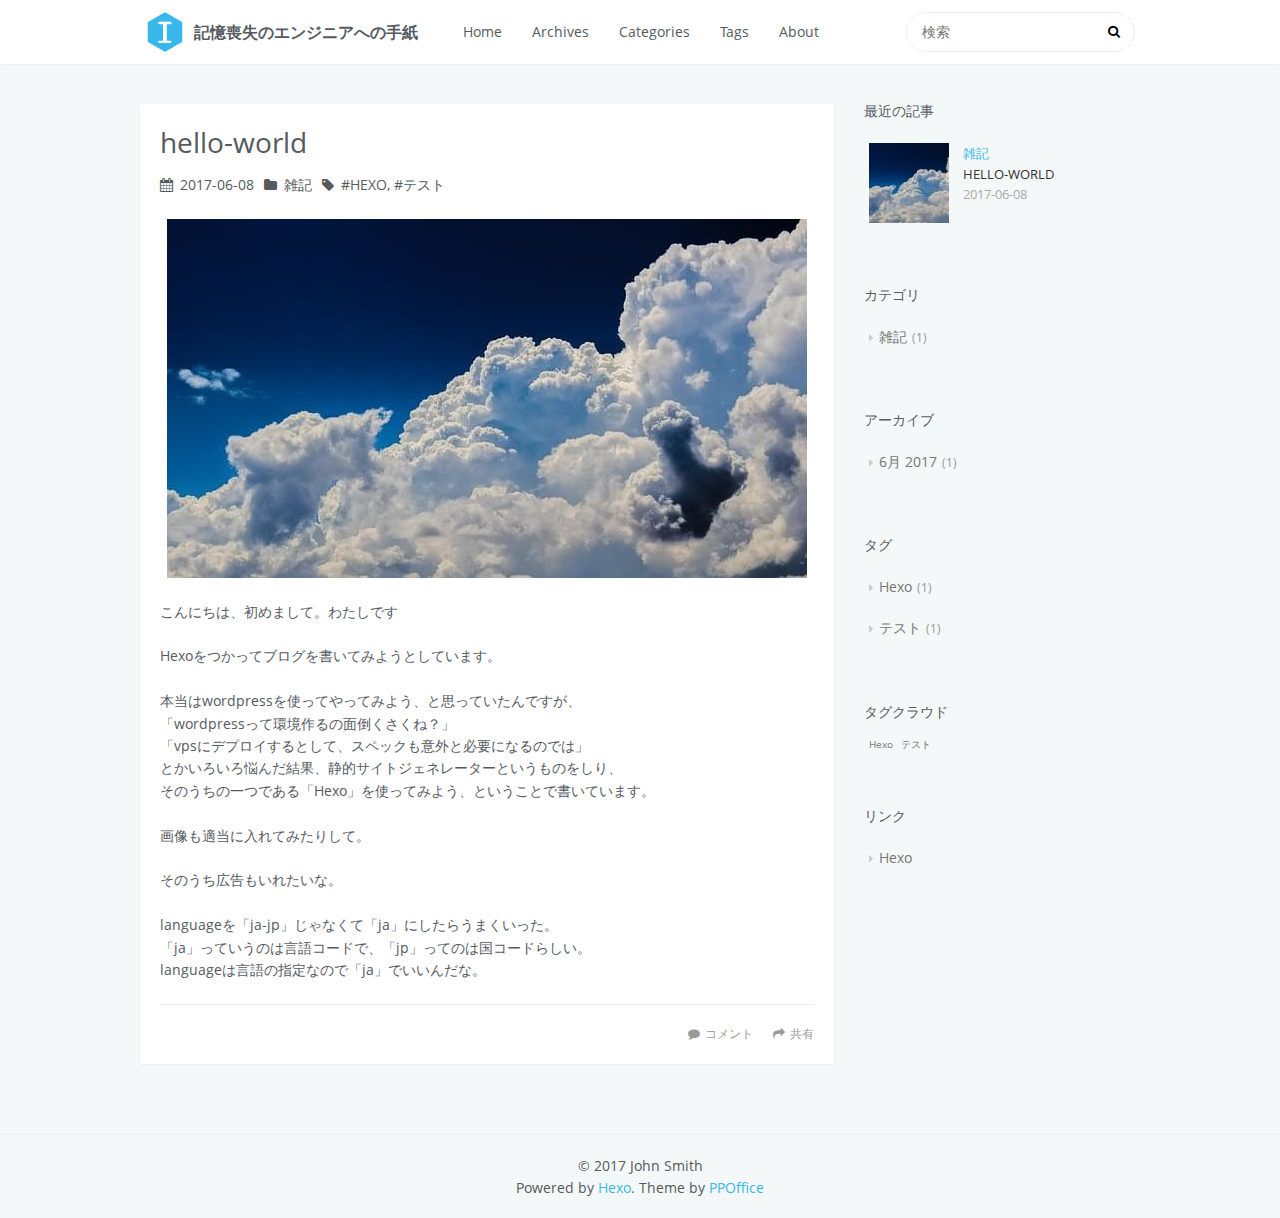
==== index.html @ bfbd878f "Hexo deploy" ====
<!DOCTYPE html><html lang="ja"><head><meta charset="utf-8"><title>記憶喪失のエンジニアへの手紙</title><meta name="viewport" content="width=device-width,initial-scale=1,maximum-scale=1"><meta property="og:type" content="website"><meta property="og:title" content="記憶喪失のエンジニアへの手紙"><meta property="og:url" content="http://localhost/index.html"><meta property="og:site_name" content="記憶喪失のエンジニアへの手紙"><meta name="twitter:card" content="summary"><meta name="twitter:title" content="記憶喪失のエンジニアへの手紙"><link rel="alternate" href="/" title="記憶喪失のエンジニアへの手紙" type="application/atom+xml"><link rel="stylesheet" href="/libs/font-awesome/css/font-awesome.min.css"><link rel="stylesheet" href="/libs/open-sans/styles.css"><link rel="stylesheet" href="/libs/source-code-pro/styles.css"><link rel="stylesheet" href="/css/style.css"><script src="/libs/jquery/2.1.3/jquery.min.js"></script><link rel="stylesheet" href="/libs/lightgallery/css/lightgallery.min.css"><link rel="stylesheet" href="/libs/justified-gallery/justifiedGallery.min.css"></head></html><body><div id="container"><header id="header"><div id="header-main" class="header-inner"><div class="outer"><a href="/" id="logo"><i class="logo"></i> <span class="site-title">記憶喪失のエンジニアへの手紙</span></a><nav id="main-nav"><a class="main-nav-link" href="/.">Home</a> <a class="main-nav-link" href="/archives">Archives</a> <a class="main-nav-link" href="/categories">Categories</a> <a class="main-nav-link" href="/tags">Tags</a> <a class="main-nav-link" href="/about">About</a></nav><div id="search-form-wrap"><form class="search-form"><input type="text" class="ins-search-input search-form-input" placeholder="検索"> <button type="submit" class="search-form-submit"></button></form><div class="ins-search"><div class="ins-search-mask"></div><div class="ins-search-container"><div class="ins-input-wrapper"><input type="text" class="ins-search-input" placeholder="Type something..."> <span class="ins-close ins-selectable"><i class="fa fa-times-circle"></i></span></div><div class="ins-section-wrapper"><div class="ins-section-container"></div></div></div></div><script>!function(T){var n={TRANSLATION:{POSTS:"投稿",PAGES:"Pages",CATEGORIES:"カテゴリ",TAGS:"タグ",UNTITLED:"(Untitled)"},ROOT_URL:"/",CONTENT_URL:"/content.json"};T.INSIGHT_CONFIG=n}(window)</script><script src="/js/insight.js"></script></div></div></div><div id="main-nav-mobile" class="header-sub header-inner"><table class="menu outer"><tr><td><a class="main-nav-link" href="/.">Home</a></td><td><a class="main-nav-link" href="/archives">Archives</a></td><td><a class="main-nav-link" href="/categories">Categories</a></td><td><a class="main-nav-link" href="/tags">Tags</a></td><td><a class="main-nav-link" href="/about">About</a></td><td><div class="search-form"><input type="text" class="ins-search-input search-form-input" placeholder="検索"></div></td></tr></table></div></header><div class="outer"><section id="main"><article id="post-hello-world" class="article article-type-post" itemscope itemprop="blogPost"><div class="article-inner"><header class="article-header"><h1 itemprop="name"><a class="article-title" href="/2017/06/08/hello-world/">hello-world</a></h1><div class="article-meta"><div class="article-date"><i class="fa fa-calendar"></i> <a href="/2017/06/08/hello-world/"><time datetime="2017-06-08T12:47:33.000Z" itemprop="datePublished">2017-06-08</time></a></div><div class="article-category"><i class="fa fa-folder"></i> <a class="article-category-link" href="/categories/雑記/">雑記</a></div><div class="article-tag"><i class="fa fa-tag"></i> <a class="tag-link" href="/tags/Hexo/">Hexo</a>, <a class="tag-link" href="/tags/テスト/">テスト</a></div></div></header><div class="article-entry" itemprop="articleBody"><p><img src="/img/clouds-2329680_640.jpg" alt=""></p><p>こんにちは、初めまして。わたしです</p><p>Hexoをつかってブログを書いてみようとしています。</p><p>本当はwordpressを使ってやってみよう、と思っていたんですが、<br>「wordpressって環境作るの面倒くさくね？」<br>「vpsにデプロイするとして、スペックも意外と必要になるのでは」<br>とかいろいろ悩んだ結果、静的サイトジェネレーターというものをしり、<br>そのうちの一つである「Hexo」を使ってみよう、ということで書いています。</p><p>画像も適当に入れてみたりして。</p><p>そのうち広告もいれたいな。</p><p>languageを「ja-jp」じゃなくて「ja」にしたらうまくいった。<br>「ja」っていうのは言語コードで、「jp」ってのは国コードらしい。<br>languageは言語の指定なので「ja」でいいんだな。</p></div><footer class="article-footer"><div class="share-container"></div><a data-url="http://localhost/2017/06/08/hello-world/" data-id="cj3r52si10000dojp0kq6yd2w" class="article-share-link"><i class="fa fa-share"></i>共有</a><script>!function(t){"undefined"!=typeof __SHARE_BUTTON_BINDED__&&__SHARE_BUTTON_BINDED__||(__SHARE_BUTTON_BINDED__=!0,t("body").on("click",function(){t(".article-share-box.on").removeClass("on")}).on("click",".article-share-link",function(e){e.stopPropagation();var a,o=t(this),i=o.attr("data-url"),r=encodeURIComponent(i),s="article-share-box-"+o.attr("data-id"),l=o.offset();if(t("#"+s).length){if((a=t("#"+s)).hasClass("on"))return void a.removeClass("on")}else{var n=['<div id="'+s+'" class="article-share-box">','<input class="article-share-input" value="'+i+'">','<div class="article-share-links">','<a href="https://twitter.com/intent/tweet?url='+r+'" class="fa fa-twitter article-share-twitter" target="_blank" title="Twitter"></a>','<a href="https://www.facebook.com/sharer.php?u='+r+'" class="fa fa-facebook article-share-facebook" target="_blank" title="Facebook"></a>','<a href="http://pinterest.com/pin/create/button/?url='+r+'" class="fa fa-pinterest article-share-pinterest" target="_blank" title="Pinterest"></a>','<a href="https://plus.google.com/share?url='+r+'" class="fa fa-google article-share-google" target="_blank" title="Google+"></a>',"</div>","</div>"].join("");a=t(n),t("body").append(a)}t(".article-share-box.on").hide(),a.css({top:l.top+25,left:l.left}).addClass("on")}).on("click",".article-share-box",function(t){t.stopPropagation()}).on("click",".article-share-box-input",function(){t(this).select()}).on("click",".article-share-box-link",function(t){t.preventDefault(),t.stopPropagation(),window.open(this.href,"article-share-box-window-"+Date.now(),"width=500,height=450")}))}(jQuery)</script><a href="http://localhost/2017/06/08/hello-world/#comments" class="article-comment-link disqus-comment-count" data-disqus-url="http://localhost/2017/06/08/hello-world/">コメント</a></footer></div></article></section><aside id="sidebar"><div class="widget-wrap"><h3 class="widget-title">最近の記事</h3><div class="widget"><ul id="recent-post"><li><div class="item-thumbnail"><a href="/2017/06/08/hello-world/" class="thumbnail"><span style="background-image:url(/img/clouds-2329680_640.thumbnail.jpg)" alt="hello-world" class="thumbnail-image"></span></a></div><div class="item-inner"><p class="item-category"><a class="article-category-link" href="/categories/雑記/">雑記</a></p><p class="item-title"><a href="/2017/06/08/hello-world/" class="title">hello-world</a></p><p class="item-date"><time datetime="2017-06-08T12:47:33.000Z" itemprop="datePublished">2017-06-08</time></p></div></li></ul></div></div><div class="widget-wrap"><h3 class="widget-title">カテゴリ</h3><div class="widget"><ul class="category-list"><li class="category-list-item"><a class="category-list-link" href="/categories/雑記/">雑記</a><span class="category-list-count">1</span></li></ul></div></div><div class="widget-wrap"><h3 class="widget-title">アーカイブ</h3><div class="widget"><ul class="archive-list"><li class="archive-list-item"><a class="archive-list-link" href="/archives/2017/06/">6月 2017</a><span class="archive-list-count">1</span></li></ul></div></div><div class="widget-wrap"><h3 class="widget-title">タグ</h3><div class="widget"><ul class="tag-list"><li class="tag-list-item"><a class="tag-list-link" href="/tags/Hexo/">Hexo</a><span class="tag-list-count">1</span></li><li class="tag-list-item"><a class="tag-list-link" href="/tags/テスト/">テスト</a><span class="tag-list-count">1</span></li></ul></div></div><div class="widget-wrap"><h3 class="widget-title">タグクラウド</h3><div class="widget tagcloud"><a href="/tags/Hexo/" style="font-size:10px">Hexo</a> <a href="/tags/テスト/" style="font-size:10px">テスト</a></div></div><div class="widget-wrap widget-list"><h3 class="widget-title">リンク</h3><div class="widget"><ul><li><a href="http://hexo.io">Hexo</a></li></ul></div></div><div id="toTop" class="fa fa-angle-up"></div></aside></div><footer id="footer"><div class="outer"><div id="footer-info" class="inner">&copy; 2017 John Smith<br>Powered by <a href="http://hexo.io/" target="_blank">Hexo</a>. Theme by <a href="http://github.com/ppoffice">PPOffice</a></div></div></footer><script>var disqus_config=function(){this.page.identifier="undefined"};!function(){var e=document,t=e.createElement("script");t.src="//clipclapclick.disqus.com/count.js",t.setAttribute("data-timestamp",+new Date),(e.head||e.body).appendChild(t)}()</script><script src="/libs/lightgallery/js/lightgallery.min.js"></script><script src="/libs/lightgallery/js/lg-thumbnail.min.js"></script><script src="/libs/lightgallery/js/lg-pager.min.js"></script><script src="/libs/lightgallery/js/lg-autoplay.min.js"></script><script src="/libs/lightgallery/js/lg-fullscreen.min.js"></script><script src="/libs/lightgallery/js/lg-zoom.min.js"></script><script src="/libs/lightgallery/js/lg-hash.min.js"></script><script src="/libs/lightgallery/js/lg-share.min.js"></script><script src="/libs/lightgallery/js/lg-video.min.js"></script><script src="/libs/justified-gallery/jquery.justifiedGallery.min.js"></script><script src="/js/main.js"></script></div></body>
---- libs/open-sans/styles.css ----
@font-face{font-family:'Open Sans';font-style:normal;font-weight:400;src:local('Open Sans'),local('OpenSans'),url(fonts/K88pR3goAWT7BTt32Z01mxJtnKITppOI_IvcXXDNrsc.woff2) format('woff2');unicode-range:U+0460-052F,U+20B4,U+2DE0-2DFF,U+A640-A69F}@font-face{font-family:'Open Sans';font-style:normal;font-weight:400;src:local('Open Sans'),local('OpenSans'),url(fonts/RjgO7rYTmqiVp7vzi-Q5URJtnKITppOI_IvcXXDNrsc.woff2) format('woff2');unicode-range:U+0400-045F,U+0490-0491,U+04B0-04B1,U+2116}@font-face{font-family:'Open Sans';font-style:normal;font-weight:400;src:local('Open Sans'),local('OpenSans'),url(fonts/LWCjsQkB6EMdfHrEVqA1KRJtnKITppOI_IvcXXDNrsc.woff2) format('woff2');unicode-range:U+1F00-1FFF}@font-face{font-family:'Open Sans';font-style:normal;font-weight:400;src:local('Open Sans'),local('OpenSans'),url(fonts/xozscpT2726on7jbcb_pAhJtnKITppOI_IvcXXDNrsc.woff2) format('woff2');unicode-range:U+0370-03FF}@font-face{font-family:'Open Sans';font-style:normal;font-weight:400;src:local('Open Sans'),local('OpenSans'),url(fonts/59ZRklaO5bWGqF5A9baEERJtnKITppOI_IvcXXDNrsc.woff2) format('woff2');unicode-range:U+0102-0103,U+1EA0-1EF1,U+20AB}@font-face{font-family:'Open Sans';font-style:normal;font-weight:400;src:local('Open Sans'),local('OpenSans'),url(fonts/u-WUoqrET9fUeobQW7jkRRJtnKITppOI_IvcXXDNrsc.woff2) format('woff2');unicode-range:U+0100-024F,U+1E00-1EFF,U+20A0-20AB,U+20AD-20CF,U+2C60-2C7F,U+A720-A7FF}@font-face{font-family:'Open Sans';font-style:normal;font-weight:400;src:local('Open Sans'),local('OpenSans'),url(fonts/cJZKeOuBrn4kERxqtaUH3VtXRa8TVwTICgirnJhmVJw.woff2) format('woff2');unicode-range:U+0000-00FF,U+0131,U+0152-0153,U+02C6,U+02DA,U+02DC,U+2000-206F,U+2074,U+20AC,U+2212,U+2215,U+E0FF,U+EFFD,U+F000}@font-face{font-family:'Open Sans';font-style:normal;font-weight:600;src:local('Open Sans Semibold'),local('OpenSans-Semibold'),url(fonts/MTP_ySUJH_bn48VBG8sNSq-j2U0lmluP9RWlSytm3ho.woff2) format('woff2');unicode-range:U+0460-052F,U+20B4,U+2DE0-2DFF,U+A640-A69F}@font-face{font-family:'Open Sans';font-style:normal;font-weight:600;src:local('Open Sans Semibold'),local('OpenSans-Semibold'),url(fonts/MTP_ySUJH_bn48VBG8sNSpX5f-9o1vgP2EXwfjgl7AY.woff2) format('woff2');unicode-range:U+0400-045F,U+0490-0491,U+04B0-04B1,U+2116}@font-face{font-family:'Open Sans';font-style:normal;font-weight:600;src:local('Open Sans Semibold'),local('OpenSans-Semibold'),url(fonts/MTP_ySUJH_bn48VBG8sNShWV49_lSm1NYrwo-zkhivY.woff2) format('woff2');unicode-range:U+1F00-1FFF}@font-face{font-family:'Open Sans';font-style:normal;font-weight:600;src:local('Open Sans Semibold'),local('OpenSans-Semibold'),url(fonts/MTP_ySUJH_bn48VBG8sNSqaRobkAwv3vxw3jMhVENGA.woff2) format('woff2');unicode-range:U+0370-03FF}@font-face{font-family:'Open Sans';font-style:normal;font-weight:600;src:local('Open Sans Semibold'),local('OpenSans-Semibold'),url(fonts/MTP_ySUJH_bn48VBG8sNSv8zf_FOSsgRmwsS7Aa9k2w.woff2) format('woff2');unicode-range:U+0102-0103,U+1EA0-1EF1,U+20AB}@font-face{font-family:'Open Sans';font-style:normal;font-weight:600;src:local('Open Sans Semibold'),local('OpenSans-Semibold'),url(fonts/MTP_ySUJH_bn48VBG8sNSj0LW-43aMEzIO6XUTLjad8.woff2) format('woff2');unicode-range:U+0100-024F,U+1E00-1EFF,U+20A0-20AB,U+20AD-20CF,U+2C60-2C7F,U+A720-A7FF}@font-face{font-family:'Open Sans';font-style:normal;font-weight:600;src:local('Open Sans Semibold'),local('OpenSans-Semibold'),url(fonts/MTP_ySUJH_bn48VBG8sNSugdm0LZdjqr5-oayXSOefg.woff2) format('woff2');unicode-range:U+0000-00FF,U+0131,U+0152-0153,U+02C6,U+02DA,U+02DC,U+2000-206F,U+2074,U+20AC,U+2212,U+2215,U+E0FF,U+EFFD,U+F000}@font-face{font-family:'Open Sans';font-style:italic;font-weight:400;src:local('Open Sans Italic'),local('OpenSans-Italic'),url(fonts/xjAJXh38I15wypJXxuGMBjTOQ_MqJVwkKsUn0wKzc2I.woff2) format('woff2');unicode-range:U+0460-052F,U+20B4,U+2DE0-2DFF,U+A640-A69F}@font-face{font-family:'Open Sans';font-style:italic;font-weight:400;src:local('Open Sans Italic'),local('OpenSans-Italic'),url(fonts/xjAJXh38I15wypJXxuGMBjUj_cnvWIuuBMVgbX098Mw.woff2) format('woff2');unicode-range:U+0400-045F,U+0490-0491,U+04B0-04B1,U+2116}@font-face{font-family:'Open Sans';font-style:italic;font-weight:400;src:local('Open Sans Italic'),local('OpenSans-Italic'),url(fonts/xjAJXh38I15wypJXxuGMBkbcKLIaa1LC45dFaAfauRA.woff2) format('woff2');unicode-range:U+1F00-1FFF}@font-face{font-family:'Open Sans';font-style:italic;font-weight:400;src:local('Open Sans Italic'),local('OpenSans-Italic'),url(fonts/xjAJXh38I15wypJXxuGMBmo_sUJ8uO4YLWRInS22T3Y.woff2) format('woff2');unicode-range:U+0370-03FF}@font-face{font-family:'Open Sans';font-style:italic;font-weight:400;src:local('Open Sans Italic'),local('OpenSans-Italic'),url(fonts/xjAJXh38I15wypJXxuGMBr6up8jxqWt8HVA3mDhkV_0.woff2) format('woff2');unicode-range:U+0102-0103,U+1EA0-1EF1,U+20AB}@font-face{font-family:'Open Sans';font-style:italic;font-weight:400;src:local('Open Sans Italic'),local('OpenSans-Italic'),url(fonts/xjAJXh38I15wypJXxuGMBiYE0-AqJ3nfInTTiDXDjU4.woff2) format('woff2');unicode-range:U+0100-024F,U+1E00-1EFF,U+20A0-20AB,U+20AD-20CF,U+2C60-2C7F,U+A720-A7FF}@font-face{font-family:'Open Sans';font-style:italic;font-weight:400;src:local('Open Sans Italic'),local('OpenSans-Italic'),url(fonts/xjAJXh38I15wypJXxuGMBo4P5ICox8Kq3LLUNMylGO4.woff2) format('woff2');unicode-range:U+0000-00FF,U+0131,U+0152-0153,U+02C6,U+02DA,U+02DC,U+2000-206F,U+2074,U+20AC,U+2212,U+2215,U+E0FF,U+EFFD,U+F000}
---- libs/source-code-pro/styles.css ----
@font-face{font-family:'Source Code Pro';font-style:normal;font-weight:400;src:local('Source Code Pro'),local('SourceCodePro-Regular'),url(fonts/mrl8jkM18OlOQN8JLgasDy2Q8seG17bfDXYR_jUsrzg.woff2) format('woff2');unicode-range:U+0100-024F,U+1E00-1EFF,U+20A0-20AB,U+20AD-20CF,U+2C60-2C7F,U+A720-A7FF}@font-face{font-family:'Source Code Pro';font-style:normal;font-weight:400;src:local('Source Code Pro'),local('SourceCodePro-Regular'),url(fonts/mrl8jkM18OlOQN8JLgasD9V_2ngZ8dMf8fLgjYEouxg.woff2) format('woff2');unicode-range:U+0000-00FF,U+0131,U+0152-0153,U+02C6,U+02DA,U+02DC,U+2000-206F,U+2074,U+20AC,U+2212,U+2215,U+E0FF,U+EFFD,U+F000}
---- css/style.css ----
body{width:100%}body:after,body:before{content:"";display:table}body:after{clear:both}a,abbr,acronym,address,applet,big,blockquote,body,caption,cite,code,dd,del,dfn,div,dl,dt,em,fieldset,form,h1,h2,h3,h4,h5,h6,html,iframe,img,ins,kbd,label,legend,li,object,ol,p,pre,q,s,samp,small,span,strike,strong,sub,sup,table,tbody,td,tfoot,th,thead,tr,tt,ul,var{margin:0;padding:0;border:0;outline:0;font-weight:inherit;font-style:inherit;font-family:inherit;font-size:100%;vertical-align:baseline}body{line-height:1;color:#000;background:#fff}ol,ul{list-style:none}table{border-collapse:separate;border-spacing:0;vertical-align:middle}caption,td,th{text-align:left;font-weight:400;vertical-align:middle}a img{border:none}button,input{margin:0;padding:0}button::-moz-focus-inner,input::-moz-focus-inner{border:0;padding:0}#container,body,html{height:100%}body{color:#565a5f;background:#f5f8f9;font:14px "open sans","Helvetica Neue","Microsoft Yahei",Helvetica,Arial,sans-serif;-webkit-text-size-adjust:100%}a{color:#38b7ea;text-decoration:none}a:visited{color:#38b7ea}code{margin:0 2px;color:#e96900;padding:3px 5px;font-size:.9em;border-radius:2px;font-family:"Source Code Pro",Consolas,Monaco,Menlo,Consolas,monospace;background-color:#f8f8f8}.outer{max-width:1020px;margin:0 auto;padding:0 20px}.outer:after,.outer:before{content:"";display:table}.outer:after{clear:both}@media screen and (max-width:559px){.outer{padding:0}}.alignleft,.left{float:left}.alignright,.right{float:right}.clear{clear:both}.logo{width:40px;height:40px;background-repeat:no-repeat;background-image:url(images/logo.png);-webkit-background-size:40px 40px;-moz-background-size:40px 40px;background-size:40px 40px}#container{position:relative}#container>.outer{margin-bottom:30px}@media screen and (min-width:1200px){#main{display:inline;float:left;width:68%;margin:0 1%}}@media screen and (min-width:800px) and (max-width:1199px){#main{display:inline;float:left;width:57.99999999999999%;margin:0 1%}}@media screen and (min-width:560px) and (max-width:799px){#main{width:100%}}@media screen and (max-width:559px){#main{width:100%}}.archive-article-header a,.archive-article-header a:visited,.layout-wrap-inner.tag-cloud a,.layout-wrap-inner.tag-cloud a:visited,.timeline-row .content h1 a,.timeline-row .content h1 a:visited{color:#565a5f;-webkit-transition:.2s ease;-moz-transition:.2s ease;-ms-transition:.2s ease;transition:.2s ease}.archive-article-header a:hover,.archive-article-header a:visited:hover,.layout-wrap-inner.tag-cloud a:hover,.layout-wrap-inner.tag-cloud a:visited:hover,.timeline-row .content h1 a:hover,.timeline-row .content h1 a:visited:hover{color:#38b7ea}.archive-year,.article-meta,.widget-title{line-height:1em;text-decoration:none;text-transform:uppercase}#comments,#header,#profile .inner,#toTop,.archive-article,.article-inner,.timeline-row .content{background:#fff;-webkit-box-shadow:0 1px 2px rgba(0,0,0,.05);box-shadow:0 1px 2px rgba(0,0,0,.05)}.article-entry h1,.widget h1{font-size:2em}.article-entry h2,.widget h2{font-size:1.5em}.article-entry h3,.widget h3{font-size:1.3em}.article-entry h4,.widget h4{font-size:1.2em}.article-entry h5,.widget h5{font-size:1em}.article-entry h6,.widget h6{font-size:1em;color:#999}.article-entry hr,.widget hr{border:1px dashed #eceff2}.article-entry strong,.widget strong{font-weight:700}.article-entry cite,.article-entry em,.widget cite,.widget em{font-style:italic}.article-entry sub,.article-entry sup,.widget sub,.widget sup{font-size:.75em;line-height:0;position:relative;vertical-align:baseline}.article-entry sup,.widget sup{top:-.5em}.article-entry sub,.widget sub{bottom:-.2em}.article-entry small,.widget small{font-size:.85em}.article-entry abbr,.article-entry acronym,.widget abbr,.widget acronym{border-bottom:1px dotted}.article-entry dl,.article-entry ol,.article-entry ul,.widget dl,.widget ol,.widget ul{margin:0 20px;line-height:1.6em}.article-entry ol ol,.article-entry ol ul,.article-entry ul ol,.article-entry ul ul,.widget ol ol,.widget ol ul,.widget ul ol,.widget ul ul{margin-top:0;margin-bottom:0}.article-entry ul,.widget ul{list-style:disc}.article-entry ol,.widget ol{list-style:decimal}.article-entry dt,.widget dt{font-weight:700}#header{background:#fff;position:relative}#header a,#header a:visited{white-space:nowrap;-webkit-transition:.2s ease;-moz-transition:.2s ease;-ms-transition:.2s ease;transition:.2s ease;color:#565a5f}#header a:hover{color:#38b7ea}#main-nav,#search-form-wrap,#sub-nav,.header-inner #logo{height:40px;line-height:40px;padding:12px 15px}#main-nav,.header-inner #logo{float:left}#search-form-wrap,#sub-nav{float:right}.header-inner{height:100%;position:relative}.header-inner #logo{display:inline-block}.header-inner #logo .logo{margin-right:5px;display:inline-block}.header-inner #logo .site-title{font-size:16px;display:inline-block;vertical-align:top;font-weight:600}#header-title{text-align:center;height:40px;position:absolute;top:50%;left:0;margin-top:-20px}.header-sub{border-top:1px solid #eceff2}.header-sub ul{margin:0 15px}.header-sub ul:after,.header-sub ul:before{content:"";display:table}.header-sub ul:after{clear:both}.header-sub ul li{float:left;margin:0 10px}.header-sub ul li a{display:inline-block;line-height:48px}.header-sub .main-nav-link{display:inline-block;line-height:48px}@media screen and (min-width:560px) and (max-width:799px){#header-sub{display:none}}@media screen and (max-width:559px){#header-sub{display:none}}@media screen and (min-width:560px) and (max-width:799px){#main-nav{display:none}}@media screen and (max-width:559px){#main-nav{display:none}}@media screen and (min-width:800px) and (max-width:1199px){#main-nav-mobile{display:none}}@media screen and (min-width:1200px){#main-nav-mobile{display:none}}.main-nav-link,.nav-icon{float:left;display:block;padding:0 15px}.nav-icon{text-align:center;font-size:14px;width:14px;height:14px;position:relative;cursor:pointer;height:40px!important;line-height:40px!important}.main-nav-link{font-weight:300}@media screen and (min-width:1200px){#sub-nav{display:none}}#sub-nav #profile-nav #profile-anchor{display:block;height:40px;line-height:40px}#sub-nav #profile-nav #profile-anchor:after,#sub-nav #profile-nav #profile-anchor:before{content:"";display:table}#sub-nav #profile-nav #profile-anchor:after{clear:both}#sub-nav #profile-nav .avatar,#sub-nav #profile-nav .fa{float:left}#sub-nav #profile-nav .avatar{width:40px;height:40px;margin-right:8px}#sub-nav #profile-nav .fa{line-height:40px}@media screen and (max-width:559px){#search-form-wrap{display:none}}#search-form-wrap .search-form{position:relative}#search-form-wrap .search-form .search-form-input{width:100%;padding:0 30px 0 15px;line-height:40px;height:40px!important;border-radius:21px}#search-form-wrap .search-form .search-form-input::-webkit-search-cancel-button,#search-form-wrap .search-form .search-form-input::-webkit-search-results-decoration{-webkit-appearance:none}#search-form-wrap .search-form .search-form-submit{top:50%;right:15px;border:none;cursor:pointer;margin-top:-7px;background:0 0;position:absolute;font:13px font-icon;font-family:FontAwesome}#search-form-wrap .search-form .search-form-submit:before{content:'\f002'}#search-form-wrap .search-form .search-form-submit:focus,#search-form-wrap .search-form .search-form-submit:hover{color:#777}.search-form-input,.search-form-input.ins-search-input,.search-form-input.st-default-search-input,.search-form-input.st-ui-search-input{-webkit-appearance:textarea;-webkit-appearance:textarea;-moz-appearance:textarea;appearance:textarea;padding:0;width:200px;-webkit-box-shadow:none;box-shadow:none;color:#565a5f;-webkit-transition:.2s ease;-moz-transition:.2s ease;-ms-transition:.2s ease;transition:.2s ease;-webkit-box-sizing:border-box;-moz-box-sizing:border-box;box-sizing:border-box;height:auto!important;line-height:1.6em;outline:0!important;background:0 0!important;font:14px "open sans","Helvetica Neue","Microsoft Yahei",Helvetica,Arial,sans-serif;border:1px solid #eceff2!important}.search-form-input.ins-search-input:focus,.search-form-input.st-default-search-input:focus,.search-form-input.st-ui-search-input:focus,.search-form-input:focus{border-color:#38b7ea!important}.search-form-input.ins-search-input::-webkit-search-cancel-button,.search-form-input.ins-search-input::-webkit-search-results-decoration,.search-form-input.st-default-search-input::-webkit-search-cancel-button,.search-form-input.st-default-search-input::-webkit-search-results-decoration,.search-form-input.st-ui-search-input::-webkit-search-cancel-button,.search-form-input.st-ui-search-input::-webkit-search-results-decoration,.search-form-input::-webkit-search-cancel-button,.search-form-input::-webkit-search-results-decoration{-webkit-appearance:none}#main-nav-mobile{overflow-y:hidden;overflow-x:auto}#main-nav-mobile .menu{margin:0;height:48px}#main-nav-mobile .menu:after,#main-nav-mobile .menu:before{content:"";display:table}#main-nav-mobile .menu:after{clear:both}#main-nav-mobile .menu .search-form-input{display:none;padding:0 10px;margin-right:15px;height:32px;line-height:32px;border-radius:16px}@media screen and (max-width:559px){#main-nav-mobile .menu .search-form-input{display:block}}#main-nav-mobile .menu .search-form-input::-webkit-search-cancel-button,#main-nav-mobile .menu .search-form-input::-webkit-search-results-decoration{-webkit-appearance:none}.bio{text-align:center}#profile .inner .bio h2{font-size:1.3em;font-weight:700;margin-top:15px}#profile .inner .bio p{margin:5px 20px 10px 20px;text-align:justify;max-width:300px;line-height:1.5em}.profile-block{padding:15px 20px;border-bottom:1px solid #eceff2}.profile-block:last-child{border-bottom:none}#profile{display:inline;float:left;width:28.000000000000004%;margin:0 1%;display:none}@media screen and (min-width:1200px){#profile{display:block}}#profile .inner{margin-top:40px;background:#fff}#profile .inner .base-info #avatar{display:block;margin:10px auto 20px;width:128px;height:128px}#profile .inner .base-info #location,#profile .inner .base-info #name,#profile .inner .base-info #title{display:block;text-align:center}#profile .inner .base-info #name{font-size:20px;font-weight:600}#profile .inner .base-info #location{font-size:12px;margin-top:5px;color:#9a9ea3}#profile .inner .base-info #location .fa{margin-right:5px}#profile .inner .base-info #follow{color:#fff;width:150px;height:40px;display:block;font-size:14px;line-height:40px;text-align:center;margin:20px auto 10px;background:#38b7ea;border-radius:20px;-webkit-transition:.2s ease;-moz-transition:.2s ease;-ms-transition:.2s ease;transition:.2s ease}#profile .inner .base-info #follow:hover{background:#49c8fb}#profile .inner .article-info{padding:0}#profile .inner .article-info:after,#profile .inner .article-info:before{content:"";display:table}#profile .inner .article-info:after{clear:both}#profile .inner .article-info .article-info-block{width:50%;float:left;padding:20px 15px;text-align:center;-webkit-box-sizing:border-box;-moz-box-sizing:border-box;box-sizing:border-box;font-size:20px}#profile .inner .article-info .article-info-block span{display:block;font-size:14px;text-transform:uppercase}#profile .inner .article-info .article-info-block:first-child{border-right:1px solid #eceff2}#profile .inner .social-links>table{width:100%}#profile .inner .social-links>table td{text-align:center;font-size:24px}#profile .inner .social-links>table td a{position:relative;-webkit-transition:.2s ease;-moz-transition:.2s ease;-ms-transition:.2s ease;transition:.2s ease;color:#898d92}#profile .inner .social-links>table td a:hover{color:#565a5f}#profile .inner .social-links>table td a.tooltip:hover:after{right:-50%;top:-41px;color:#fff;background:#333;font-size:14px;content:attr(title);display:block;padding:5px 15px;position:absolute;white-space:nowrap;border-radius:2px;text-transform:uppercase;-webkit-box-shadow:0 0 2px rgba(0,0,0,.2);box-shadow:0 0 2px rgba(0,0,0,.2);z-index:1}#profile .inner .social-links>table td a.tooltip:hover:before{top:-12px;right:8px;border:solid;border-color:#333 transparent;border-width:5px 5px 0 5px;content:"";display:block;position:absolute;z-index:2}#profile.card{top:50px;right:20px;z-index:999;display:block;min-width:280px;position:absolute}#profile.card .profile-inner{position:relative;-webkit-box-shadow:0 2px 5px rgba(0,0,0,.2);box-shadow:0 2px 5px rgba(0,0,0,.2)}#profile.card .profile-inner:after,#profile.card .profile-inner:before{z-index:1;content:'';top:-20px;right:10px;position:absolute;border-width:10px;border-style:solid;border-color:transparent transparent #fff transparent}#profile.card .profile-inner:after{z-index:0;border-color:transparent transparent #dbdee1 transparent}.article{margin:40px 0}.article-inner{overflow:hidden}.article-banner{width:100%;height:auto}.article-header{padding:20px 20px 0}.article-header .article-title{display:block;margin-bottom:14px}.article-title{font-size:2em;color:#565a5f;text-decoration:none;line-height:1.3em}a.article-title:visited{color:#565a5f}a.article-title:hover{color:#38b7ea}@media screen and (max-width:559px){.article-title{font-size:1.6em}}@media screen and (min-width:560px) and (max-width:799px){.article-title{font-size:1.6em}}.article-meta{line-height:1.6em}.article-meta:after,.article-meta:before{content:"";display:table}.article-meta:after{clear:both}.article-meta>div{float:left;margin-right:10px}.article-meta>div .fa{margin-right:3px}.article-meta a{color:#565a5f}.article-meta a:hover{color:#38b7ea}.article-category .fa-angle-right{margin:0 5px}.article-tag .tag-link:before{content:"#"}.article-entry{color:#565a5f;padding:0 20px;line-height:1.6em}.article-entry:after,.article-entry:before{content:"";display:table}.article-entry:after{clear:both}.article-entry p{text-align:justify}.article-entry p,.article-entry table{line-height:1.6em;margin:1.6em 0}.article-entry h1,.article-entry h2,.article-entry h3,.article-entry h4,.article-entry h5,.article-entry h6{font-weight:700}.article-entry h1,.article-entry h2,.article-entry h3,.article-entry h4,.article-entry h5,.article-entry h6{line-height:1.3em;margin:1.3em 0}.article-entry a{color:#38b7ea;text-decoration:none}.article-entry a:hover{text-decoration:underline}.article-entry dl,.article-entry ol,.article-entry ul{margin-top:1.6em;margin-bottom:1.6em}.article-entry img,.article-entry video{max-width:100%;height:auto;display:block;margin:auto}.article-entry iframe{border:none}.article-entry table{width:100%;border-collapse:collapse;border-spacing:0}.article-entry th{font-weight:700;border-bottom:3px solid #eceff2;padding-bottom:.5em}.article-entry td{border-bottom:1px solid #eceff2;padding:10px 0}.article-entry blockquote{position:static;font-family:Georgia,"Times New Roman","Microsoft Yahei",serif;font-size:1.1em;margin:0 -20px;padding:10px 20px 10px 54px;background:#fcfcfc;border-left:4px solid #eee}.article-entry blockquote:before{top:20px;left:10px;content:"\f10d";color:#e2e2e2;font-size:32px;font-family:FontAwesome;text-align:center;position:static}.article-entry blockquote footer{font-size:14px;margin:1.6em 0;font-family:"open sans","Helvetica Neue","Microsoft Yahei",Helvetica,Arial,sans-serif}.article-entry blockquote footer cite:before{content:"—";padding:0 .5em}.article-entry .pullquote{text-align:left;width:45%;margin:0}.article-entry .pullquote.left{margin-left:.5em;margin-right:1em}.article-entry .pullquote.right{margin-right:.5em;margin-left:1em}.article-entry .caption{color:#999;display:block;font-size:.9em;margin-top:.5em;position:relative;text-align:center}.article-entry .video-container{position:relative;padding-top:56.25%;height:0;overflow:hidden}.article-entry .video-container embed,.article-entry .video-container iframe,.article-entry .video-container object{position:absolute;top:0;left:0;width:100%;height:100%;margin-top:0}.article-more-link a{display:inline-block;line-height:1em;padding:6px 15px;border-radius:15px;background:#f5f8f9;color:#999;text-shadow:0 1px #fff;text-decoration:none}.article-more-link a:hover{background:#38b7ea;color:#fff;text-decoration:none;text-shadow:0 1px #169cd2}.article-footer{font-size:.85em;line-height:1.6em;border-top:1px solid #eceff2;padding-top:1.6em;margin:0 20px 20px}.article-footer:after,.article-footer:before{content:"";display:table}.article-footer:after{clear:both}.article-footer a{color:#999;text-decoration:none}.article-footer a:hover{color:#565a5f}.article-comment-link{float:right}.article-comment-link:before{content:"\f075";font-family:FontAwesome;padding-right:5px}.share-container{float:left}.article-share-link{float:right;cursor:pointer;margin-left:20px}.article-share-link .fa-share{margin-right:5px}#article-nav{position:relative}#article-nav:after,#article-nav:before{content:"";display:table}#article-nav:after{clear:both}@media screen and (min-width:1200px){#article-nav{margin:40px 0}#article-nav:before{width:8px;height:8px;position:absolute;top:50%;left:50%;margin-top:-4px;margin-left:-4px;content:"";border-radius:50%;background:#787c81}}.article-nav-link-wrap{text-decoration:none;color:#999;-webkit-box-sizing:border-box;-moz-box-sizing:border-box;box-sizing:border-box;margin-top:40px;text-align:center;display:block}.article-nav-link-wrap:hover{color:#565a5f}@media screen and (min-width:1200px){.article-nav-link-wrap{width:50%;margin-top:0}}@media screen and (min-width:1200px){#article-nav-newer{float:left;text-align:right;padding-right:20px}}@media screen and (min-width:1200px){#article-nav-older{float:right;text-align:left;padding-left:20px}}.article-nav-caption{letter-spacing:2px;line-height:1em;font-weight:700;color:#565a5f;text-transform:uppercase}#article-nav-newer .article-nav-caption{margin-right:-2px}.article-nav-title{font-size:.85em;margin-top:.5em;color:#565a5f;line-height:1.6em}.article-share-box{position:absolute;display:none;background:#fff;-webkit-box-shadow:0 2px 2px rgba(0,0,0,.1);box-shadow:0 2px 2px rgba(0,0,0,.1);border-radius:3px;margin-left:-145px;overflow:hidden;z-index:1}.article-share-box.on{display:block}.article-share-input{width:100%;background:0 0;-webkit-box-sizing:border-box;-moz-box-sizing:border-box;box-sizing:border-box;font:14px "open sans","Helvetica Neue","Microsoft Yahei",Helvetica,Arial,sans-serif;padding:0 10px;color:#565a5f;outline:0;border:1px solid #eceff2;border-radius:3px 3px 0 0;height:36px;line-height:36px}.article-share-links{background:#f5f8f9}.article-share-links:after,.article-share-links:before{content:"";display:table}.article-share-links:after{clear:both}.article-share-facebook,.article-share-google,.article-share-pinterest,.article-share-twitter{width:50px;height:36px;display:block;float:left;position:relative;color:#999;text-shadow:0 1px #fff}.article-share-facebook:before,.article-share-google:before,.article-share-pinterest:before,.article-share-twitter:before{font-size:20px;width:20px;height:20px;position:absolute;top:50%;left:50%;margin-top:-10px;margin-left:-10px;text-align:center}.article-share-facebook:hover,.article-share-google:hover,.article-share-pinterest:hover,.article-share-twitter:hover{color:#fff}.article-share-twitter:hover{background:#00aced;text-shadow:0 1px #008abe}.article-share-facebook:hover{background:#3b5998;text-shadow:0 1px #2f477a}.article-share-pinterest:hover{background:#cb2027;text-shadow:0 1px #a21a1f}.article-share-google:hover{background:#dd4b39;text-shadow:0 1px #be3221}.article-gallery{overflow:hidden;background:#000;position:relative;text-align:center;margin:1.6em 0}.article-gallery .gallery-item{display:none;max-width:100%}.article-gallery .gallery-item:after,.article-gallery .gallery-item:before{top:50%;width:40px;height:36px;font-size:36px;line-height:36px;margin-top:-18px;position:absolute;font-family:FontAwesome;color:rgba(255,255,255,.5)}.article-gallery .gallery-item:hover:after,.article-gallery .gallery-item:hover:before{color:rgba(255,255,255,.8)}.article-gallery .gallery-item:before{left:0;content:"\f104"}.article-gallery .gallery-item:after{right:0;content:"\f105"}.article-gallery .gallery-item:first-child{display:block}.article-gallery .gallery-item img{display:block;max-width:100%;margin:0 auto}.toc-article{background:#f9f9f9;margin:2em 0 0 .2em;padding:1em;border-radius:0}.toc-article .toc-title{font-size:120%}.toc-article strong{padding:.3em 1}ol.toc{width:100%;margin:1em 2em 0 0}#toc{line-height:1em;font-size:.8em;float:right}#toc .toc{padding:0}#toc .toc li{list-style-type:none}#toc .toc-child{padding-left:0}#toc.toc-aside{display:none;width:13%;position:fixed;right:2%;top:320px;overflow:hidden;line-height:1.5em;font-size:1em;color:color-heading;opacity:.6;-webkit-transition:opacity 1s ease-out;-moz-transition:opacity 1s ease-out;-ms-transition:opacity 1s ease-out;transition:opacity 1s ease-out}#toc.toc-aside strong{padding:.3em 0;color:color-font}#toc.toc-aside:hover{-webkit-transition:opacity .3s ease-out;-moz-transition:opacity .3s ease-out;-ms-transition:opacity .3s ease-out;transition:opacity .3s ease-out;opacity:1}#toc.toc-aside a{-webkit-transition:color 1s ease-out;-moz-transition:color 1s ease-out;-ms-transition:color 1s ease-out;transition:color 1s ease-out}#toc.toc-aside a:hover{color:color-theme;-webkit-transition:color .3s ease-out;-moz-transition:color .3s ease-out;-ms-transition:color .3s ease-out;transition:color .3s ease-out}.article.rtl .article-entry p,.article.rtl .article-title{direction:rtl}.article.rtl .article-meta>div{float:right;margin-left:10px;margin-right:0}.lg-outer .lg-thumb-item{border-radius:0!important}#comments{padding:20px;margin:40px 0}#comments a{color:#38b7ea}.archives:after,.archives:before{content:"";display:table}.archives:after{clear:both}.archives .article:first-child{margin:20px 0}.archive-category-wrap,.archive-tag-wrap,.archive-year-wrap,.layout-title{font-size:1.4em;margin:40px 0 20px 0}@media screen and (max-width:559px){.archive-category-wrap,.archive-tag-wrap,.archive-year-wrap,.layout-title{padding:0 15px;font-size:1.2em}}.archive-category-wrap .fa,.archive-tag-wrap .fa,.archive-year-wrap .fa,.layout-title .fa{margin-right:3px}.archive-category-wrap .archive-year,.archive-tag-wrap .archive-year,.archive-year-wrap .archive-year,.layout-title .archive-year{color:#565a5f}.archive-category-wrap .archive-year:hover,.archive-tag-wrap .archive-year:hover,.archive-year-wrap .archive-year:hover,.layout-title .archive-year:hover{color:#38b7ea}@media screen and (max-width:559px){.layout-wrap-inner{padding:0 15px}}.archive-article{-webkit-column-break-inside:avoid;page-break-inside:avoid;overflow:hidden;break-inside:avoid-column;padding:0;margin-bottom:15px}.archive-article:after,.archive-article:before{content:"";display:table}.archive-article:after{clear:both}.archive-article.archive-type-summary{padding:15px}.archive-article.archive-type-summary .article-entry{padding:0}.archive-article.archive-type-summary .article-entry p{margin:12px 0}.archive-article .archive-article-content,.archive-article .archive-article-thumbnail{display:table-cell;vertical-align:top}@media screen and (max-width:559px){.archive-article .archive-article-content,.archive-article .archive-article-thumbnail{display:block}}.archive-article .archive-article-thumbnail{width:160px;padding-right:15px}@media screen and (max-width:559px){.archive-article .archive-article-thumbnail{width:100%;padding-bottom:15px}}.archive-article .archive-article-thumbnail .thumbnail{height:0;width:100%;padding-bottom:56.25%;display:block;position:relative;overflow:hidden}.archive-article .archive-article-thumbnail .thumbnail span{width:100%;height:100%;display:block}.archive-article .archive-article-thumbnail .thumbnail .thumbnail-image{position:absolute;-webkit-background-size:cover;-moz-background-size:cover;background-size:cover;background-position:center}.archive-article .archive-article-thumbnail .thumbnail .thumbnail-none{background-image:url(images/thumb-default-small.png)}.archive-article-title{display:block;font-size:1.6em;line-height:1.4em;margin-bottom:12px}@media screen and (max-width:559px){.archive-article-title{display:block;font-size:1.3em}}.archive-article-date{display:block;margin-top:8px}.layout-wrap-inner.list-categories ul{margin-left:15px;list-style:none}.layout-wrap-inner.list-categories ul .category-list-child,.layout-wrap-inner.list-categories ul li{padding:10px 0;font-size:14px;border-bottom:1px solid border-color}.layout-wrap-inner.list-categories ul .category-list-child a,.layout-wrap-inner.list-categories ul li a{color:#777}.layout-wrap-inner.list-categories ul ol,.layout-wrap-inner.list-categories ul ul{list-style:none}.layout-wrap-inner.list-categories ul ol li,.layout-wrap-inner.list-categories ul ul li{border:none}.layout-wrap-inner.list-categories ul ol li:last-child,.layout-wrap-inner.list-categories ul ul li:last-child{padding-bottom:0}.layout-wrap-inner.list-categories li a:before{color:#ccc;content:"\f0da";font-size:12px;margin-right:6px;font-family:FontAwesome;-webkit-transition:.2s ease;-moz-transition:.2s ease;-ms-transition:.2s ease;transition:.2s ease}.layout-wrap-inner.list-categories li a:hover:before{color:#333}.layout-wrap-inner.tag-cloud a{margin-right:8px}.layout-wrap-inner.tag-cloud a:before{content:'#'}#page-nav{margin:40px auto;text-align:center;color:#999;overflow:hidden}#page-nav:after,#page-nav:before{content:"";display:table}#page-nav:after{clear:both}#page-nav a,#page-nav span{height:32px;padding:0 10px;line-height:32px;text-align:center;display:inline-block;border-radius:2px}#page-nav a{color:#999;text-decoration:none}#page-nav a:hover{color:#fff;background:#38b7ea}#page-nav .page-number{display:inline-block}@media screen and (max-width:559px){#page-nav .page-number{display:none}}#page-nav .current{color:#565a5f;font-weight:700}.timeline-wrap{margin:40px 20px 40px 40px;border-left:3px solid #eceff2}@media screen and (max-width:559px){.timeline-wrap{margin:40px 20px 40px 30px}}@media screen and (min-width:560px) and (max-width:799px){.timeline-wrap{margin:40px 20px 40px 30px}}.timeline-row{margin:20px 0}.timeline-row:after,.timeline-row:before{content:"";display:table}.timeline-row:after{clear:both}.timeline-row .node,.timeline-row .title{float:left}.timeline-row .node{width:12px;color:#fff;height:12px;border-radius:50%;margin:11px 0 0 -8px;display:inline-block;background-color:#38b7ea}.timeline-row .content{margin-left:25px;position:relative}.timeline-row .content:after,.timeline-row .content:before{content:'';position:absolute;display:inline-block}.timeline-row .content:after{top:10px;left:-14px;border:7px solid transparent;border-right-color:#fff}.timeline-row .content:before{top:9px;left:-16px;border:8px solid transparent;border-right-color:rgba(0,0,0,.05)}.timeline-row .content .article-meta,.timeline-row .content h1{padding:10px}.timeline-row .content h1{font-size:16px}.timeline-row .content .article-meta{font-size:12px;color:#898d92;border-top:1px solid #f7f7f7;background-color:rgba(244,246,247,.2)}.timeline-row-major .node{width:14px;height:14px;font-size:14px;margin:0 0 0 -17px;padding:6px 8px 10px}.timeline-row-major .title{font-size:18px;margin-left:15px;line-height:30px}#footer{padding:20px 0;border-top:1px solid #eceff2;color:#565a5f;font-size:16px;text-align:center}#footer .outer{margin-bottom:0}#footer a{color:#38b7ea;text-decoration:none}#footer a:hover{text-decoration:underline}#footer-info{line-height:1.6em;font-size:.85em}@media screen and (min-width:1200px){#sidebar{display:inline;float:left;width:28.000000000000004%;margin:0 1%}}@media screen and (min-width:800px) and (max-width:1199px){#sidebar{display:inline;float:left;width:38%;margin:0 1%}}.widget{line-height:1.6em;word-wrap:break-word;font-size:.9em}.widget ol,.widget ul{list-style:none;margin:0}.widget ol ol,.widget ol ul,.widget ul ol,.widget ul ul{margin:0 20px}.widget ol ul,.widget ul ul{list-style:disc}.widget ol ol,.widget ul ol{list-style:decimal}.archive-list-count,.category-list-count,.tag-list-count{padding-left:5px;color:#999;font-size:.85em}.archive-list-count:before,.category-list-count:before,.tag-list-count:before{content:"("}.archive-list-count:after,.category-list-count:after,.tag-list-count:after{content:")"}.tagcloud a{margin-right:5px}.widget-wrap{margin:40px 10px}@media screen and (max-width:559px){.widget-wrap{margin:40px 20px}}.widget-title{margin-bottom:0}.widget{padding:15px 5px}.widget a{color:#777;text-decoration:none}.widget a:hover{color:#333}.widget dl dl,.widget dl ol,.widget dl ul,.widget ol dl,.widget ol ol,.widget ol ul,.widget ul dl,.widget ul ol,.widget ul ul{margin-left:15px;list-style:disc}.widget ol,.widget ul{list-style:none}.widget ol .category-list-child,.widget ol li,.widget ul .category-list-child,.widget ul li{padding:10px 0;font-size:14px;border-bottom:1px solid border-color}.widget ol .category-list-child a,.widget ol li a,.widget ul .category-list-child a,.widget ul li a{color:#777}.widget ol ol,.widget ol ul,.widget ul ol,.widget ul ul{list-style:none}.widget ol ol li,.widget ol ul li,.widget ul ol li,.widget ul ul li{border:none}.widget ol ol li:last-child,.widget ol ul li:last-child,.widget ul ol li:last-child,.widget ul ul li:last-child{padding-bottom:0}.widget ol:not(#recent-post) li a:before,.widget ul:not(#recent-post) li a:before{color:#ccc;content:"\f0da";font-size:12px;margin-right:6px;font-family:FontAwesome;-webkit-transition:.2s ease;-moz-transition:.2s ease;-ms-transition:.2s ease;transition:.2s ease}.widget ol:not(#recent-post) li a:hover:before,.widget ul:not(#recent-post) li a:hover:before{color:#333}#toTop{display:none;cursor:pointer;text-align:center;width:60px;height:60px;color:#fff;font-size:50px;line-height:55px;background:#565a5f;opacity:.8;border-radius:4px;bottom:20px;position:fixed}@media screen and (min-width:560px) and (max-width:799px){#toTop{width:52px;height:52px;font-size:34px;line-height:52px}}@media screen and (max-width:559px){#toTop{width:48px;height:48px;font-size:32px;line-height:48px}}#recent-post li{padding:10px 0 10px 94px}#recent-post li:after,#recent-post li:before{content:"";display:table}#recent-post li:after{clear:both}#recent-post.no-thumbnail li{padding:10px 0}#recent-post li .item-thumbnail{opacity:1;float:left;margin-left:-94px;-webkit-transition:all .2s ease;-moz-transition:all .2s ease;-ms-transition:all .2s ease;transition:all .2s ease}#recent-post li .item-thumbnail .thumbnail{width:80px;height:80px;display:block;position:relative;overflow:hidden}#recent-post li .item-thumbnail .thumbnail span{width:100%;height:100%;display:block}#recent-post li .item-thumbnail .thumbnail .thumbnail-image{position:absolute;-webkit-background-size:cover;-moz-background-size:cover;background-size:cover;background-position:center}#recent-post li .item-thumbnail .thumbnail .thumbnail-none{background-image:url(images/thumb-default-small.png);-webkit-background-size:100% 100%;-moz-background-size:100% 100%;background-size:100% 100%}#recent-post li .item-inner .item-category,#recent-post li .item-inner a{font-size:13px;text-transform:uppercase}#recent-post li .item-inner .item-category a,#recent-post li .item-inner a a{color:#38b7ea}#recent-post li .item-inner .item-category a:hover,#recent-post li .item-inner a a:hover{color:#333}#recent-post li .item-inner .item-category .fa,#recent-post li .item-inner .item-category a,#recent-post li .item-inner a .fa,#recent-post li .item-inner a a{margin-right:5px}#recent-post li .item-inner .item-title{font-size:15px}#recent-post li .item-inner .item-title a{color:#333;-webkit-transition:all .2s ease;-moz-transition:all .2s ease;-ms-transition:all .2s ease;transition:all .2s ease}#recent-post li .item-inner .item-date{color:#aaa;font-size:13px;text-transform:uppercase}#recent-post li:hover .item-thumbnail{opacity:.8}#recent-post li:hover .item-title a{color:#38b7ea}.ins-search{display:none}.ins-search.show{display:block}.ins-selectable{cursor:pointer}.ins-search-container,.ins-search-mask{position:fixed}.ins-search-mask{top:0;left:0;width:100%;height:100%;z-index:100;background:rgba(0,0,0,.5)}.ins-input-wrapper{position:relative}.ins-search-input{width:100%;border:none;outline:0;font-size:16px;-webkit-box-shadow:none;box-shadow:none;font-weight:200;border-radius:0;background:#fff;line-height:20px;-webkit-box-sizing:border-box;-moz-box-sizing:border-box;box-sizing:border-box;padding:12px 28px 12px 20px;border-bottom:1px solid #e2e2e2;font-family:"Microsoft Yahei Light","Microsoft Yahei",Helvetica,Arial,sans-serif}.ins-close{top:50%;right:6px;width:20px;height:20px;font-size:16px;margin-top:-11px;position:absolute;text-align:center;display:inline-block}.ins-close:hover{color:#006bde}.ins-search-container{left:50%;top:100px;z-index:101;bottom:100px;-webkit-box-sizing:border-box;-moz-box-sizing:border-box;box-sizing:border-box;width:540px;margin-left:-270px}@media screen and (max-width:559px),screen and (max-height:479px){.ins-search-container{top:0;left:0;margin:0;width:100%;height:100%;background:#f7f7f7}}.ins-section-wrapper{left:0;right:0;top:45px;bottom:0;overflow-y:auto;position:absolute}.ins-section-container{position:relative;background:#f7f7f7}.ins-section{font-size:14px;line-height:16px}.ins-section .ins-search-item,.ins-section .ins-section-header{padding:8px 15px}.ins-section .ins-section-header{color:#9a9a9a;border-bottom:1px solid #e2e2e2}.ins-section .ins-slug{margin-left:5px;color:#9a9a9a}.ins-section .ins-slug:before{content:'('}.ins-section .ins-slug:after{content:')'}.ins-section .ins-search-item .ins-search-preview,.ins-section .ins-search-item header{overflow:hidden;white-space:nowrap;text-overflow:ellipsis}.ins-section .ins-search-item header .fa{margin-right:8px}.ins-section .ins-search-item .ins-search-preview{height:15px;font-size:12px;color:#9a9a9a;margin:5px 0 0 20px}.ins-section .ins-search-item.active,.ins-section .ins-search-item:hover{color:#fff;background:#006bde}.ins-section .ins-search-item.active .ins-search-preview,.ins-section .ins-search-item.active .ins-slug,.ins-section .ins-search-item:hover .ins-search-preview,.ins-section .ins-search-item:hover .ins-slug{color:#fff}.highlight{margin:0;display:block;overflow-x:auto;padding:15px 20px;font-size:14px;font-family:"Source Code Pro",Consolas,Monaco,Menlo,Consolas,monospace;line-height:22.400000000000002px}.highlight table{margin:0;width:auto}.highlight table td{border:none}.highlight table td.code{padding-right:20px}.highlight .gutter pre{color:#666;text-align:right;padding-right:20px}.article-entry .highlight{margin:1.6em 0}.article-entry .highlight .line{height:1.6em}.highlight{color:#ddd;background:#272822}.highlight .code .keyword,.highlight .code .literal,.highlight .code .name,.highlight .code .selector-tag,.highlight .code .strong,.highlight .code .tag{color:#f92672}.highlight .code .code{color:#66d9ef}.highlight .code .class .title{color:#fff}.highlight .code .attribute,.highlight .code .link,.highlight .code .regexp,.highlight .code .symbol{color:#bf79db}.highlight .code .addition,.highlight .code .built_in,.highlight .code .builtin-name,.highlight .code .bullet,.highlight .code .emphasis,.highlight .code .section,.highlight .code .selector-attr,.highlight .code .selector-pseudo,.highlight .code .string,.highlight .code .subst,.highlight .code .template-tag,.highlight .code .template-variable,.highlight .code .title,.highlight .code .type,.highlight .code .variable{color:#a6e22e}.highlight .code .comment,.highlight .code .deletion,.highlight .code .meta,.highlight .code .quote{color:#75715e}.highlight .code .doctag,.highlight .code .keyword,.highlight .code .literal,.highlight .code .section,.highlight .code .selector-id,.highlight .code .selector-tag,.highlight .code .title,.highlight .code .type{font-weight:700}
---- libs/lightgallery/css/lightgallery.min.css ----
.lg-sub-html,.lg-toolbar{background-color:rgba(0,0,0,.45)}#lg-counter,.lg-outer .lg-video-cont{vertical-align:middle;display:inline-block}@font-face{font-family:lg;src:url(../fonts/lg.eot?n1z373);src:url(../fonts/lg.eot?#iefixn1z373) format("embedded-opentype"),url(../fonts/lg.woff?n1z373) format("woff"),url(../fonts/lg.ttf?n1z373) format("truetype"),url(../fonts/lg.svg?n1z373#lg) format("svg");font-weight:400;font-style:normal}.lg-icon{font-family:lg;speak:none;font-style:normal;font-weight:400;font-variant:normal;text-transform:none;line-height:1;-webkit-font-smoothing:antialiased;-moz-osx-font-smoothing:grayscale}.lg-actions .lg-next,.lg-actions .lg-prev{background-color:rgba(0,0,0,.45);border-radius:2px;color:#999;cursor:pointer;display:block;font-size:22px;margin-top:-10px;padding:8px 10px 9px;position:absolute;top:50%;z-index:1080}.lg-actions .lg-next.disabled,.lg-actions .lg-prev.disabled{pointer-events:none;opacity:.5}.lg-actions .lg-next:hover,.lg-actions .lg-prev:hover{color:#fff}.lg-actions .lg-next{right:20px}.lg-actions .lg-next:before{content:"\e095"}.lg-actions .lg-prev{left:20px}.lg-actions .lg-prev:after{content:"\e094"}@-webkit-keyframes lg-right-end{0%,100%{left:0}50%{left:-30px}}@-moz-keyframes lg-right-end{0%,100%{left:0}50%{left:-30px}}@-ms-keyframes lg-right-end{0%,100%{left:0}50%{left:-30px}}@keyframes lg-right-end{0%,100%{left:0}50%{left:-30px}}@-webkit-keyframes lg-left-end{0%,100%{left:0}50%{left:30px}}@-moz-keyframes lg-left-end{0%,100%{left:0}50%{left:30px}}@-ms-keyframes lg-left-end{0%,100%{left:0}50%{left:30px}}@keyframes lg-left-end{0%,100%{left:0}50%{left:30px}}.lg-outer.lg-right-end .lg-object{-webkit-animation:lg-right-end .3s;-o-animation:lg-right-end .3s;animation:lg-right-end .3s;position:relative}.lg-outer.lg-left-end .lg-object{-webkit-animation:lg-left-end .3s;-o-animation:lg-left-end .3s;animation:lg-left-end .3s;position:relative}.lg-toolbar{z-index:1082;left:0;position:absolute;top:0;width:100%}.lg-toolbar .lg-icon{color:#999;cursor:pointer;float:right;font-size:24px;height:47px;line-height:27px;padding:10px 0;text-align:center;width:50px;text-decoration:none!important;outline:0;-webkit-transition:color .2s linear;-o-transition:color .2s linear;transition:color .2s linear}.lg-toolbar .lg-icon:hover{color:#fff}.lg-toolbar .lg-close:after{content:"\e070"}.lg-toolbar .lg-download:after{content:"\e0f2"}.lg-sub-html{bottom:0;color:#eee;font-size:16px;left:0;padding:10px 40px;position:fixed;right:0;text-align:center;z-index:1080}.lg-sub-html h4{margin:0;font-size:13px;font-weight:700}.lg-sub-html p{font-size:12px;margin:5px 0 0}#lg-counter{color:#999;font-size:16px;padding-left:20px;padding-top:12px}.lg-next,.lg-prev,.lg-toolbar{opacity:1;-webkit-transition:-webkit-transform .35s cubic-bezier(0,0,.25,1) 0s,opacity .35s cubic-bezier(0,0,.25,1) 0s,color .2s linear;-moz-transition:-moz-transform .35s cubic-bezier(0,0,.25,1) 0s,opacity .35s cubic-bezier(0,0,.25,1) 0s,color .2s linear;-o-transition:-o-transform .35s cubic-bezier(0,0,.25,1) 0s,opacity .35s cubic-bezier(0,0,.25,1) 0s,color .2s linear;transition:transform .35s cubic-bezier(0,0,.25,1) 0s,opacity .35s cubic-bezier(0,0,.25,1) 0s,color .2s linear}.lg-hide-items .lg-prev{opacity:0;-webkit-transform:translate3d(-10px,0,0);transform:translate3d(-10px,0,0)}.lg-hide-items .lg-next{opacity:0;-webkit-transform:translate3d(10px,0,0);transform:translate3d(10px,0,0)}.lg-hide-items .lg-toolbar{opacity:0;-webkit-transform:translate3d(0,-10px,0);transform:translate3d(0,-10px,0)}body:not(.lg-from-hash) .lg-outer.lg-start-zoom .lg-object{-webkit-transform:scale3d(.5,.5,.5);transform:scale3d(.5,.5,.5);opacity:0;-webkit-transition:-webkit-transform 250ms cubic-bezier(0,0,.25,1) 0s,opacity 250ms cubic-bezier(0,0,.25,1)!important;-moz-transition:-moz-transform 250ms cubic-bezier(0,0,.25,1) 0s,opacity 250ms cubic-bezier(0,0,.25,1)!important;-o-transition:-o-transform 250ms cubic-bezier(0,0,.25,1) 0s,opacity 250ms cubic-bezier(0,0,.25,1)!important;transition:transform 250ms cubic-bezier(0,0,.25,1) 0s,opacity 250ms cubic-bezier(0,0,.25,1)!important;-webkit-transform-origin:50% 50%;-moz-transform-origin:50% 50%;-ms-transform-origin:50% 50%;transform-origin:50% 50%}body:not(.lg-from-hash) .lg-outer.lg-start-zoom .lg-item.lg-complete .lg-object{-webkit-transform:scale3d(1,1,1);transform:scale3d(1,1,1);opacity:1}.lg-outer .lg-thumb-outer{background-color:#0d0a0a;bottom:0;position:absolute;width:100%;z-index:1080;max-height:350px;-webkit-transform:translate3d(0,100%,0);transform:translate3d(0,100%,0);-webkit-transition:-webkit-transform .25s cubic-bezier(0,0,.25,1) 0s;-moz-transition:-moz-transform .25s cubic-bezier(0,0,.25,1) 0s;-o-transition:-o-transform .25s cubic-bezier(0,0,.25,1) 0s;transition:transform .25s cubic-bezier(0,0,.25,1) 0s}.lg-outer .lg-thumb-outer.lg-grab .lg-thumb-item{cursor:-webkit-grab;cursor:-moz-grab;cursor:-o-grab;cursor:-ms-grab;cursor:grab}.lg-outer .lg-thumb-outer.lg-grabbing .lg-thumb-item{cursor:move;cursor:-webkit-grabbing;cursor:-moz-grabbing;cursor:-o-grabbing;cursor:-ms-grabbing;cursor:grabbing}.lg-outer .lg-thumb-outer.lg-dragging .lg-thumb{-webkit-transition-duration:0s!important;transition-duration:0s!important}.lg-outer.lg-thumb-open .lg-thumb-outer{-webkit-transform:translate3d(0,0,0);transform:translate3d(0,0,0)}.lg-outer .lg-thumb{padding:10px 0;height:100%;margin-bottom:-5px}.lg-outer .lg-thumb-item{cursor:pointer;float:left;overflow:hidden;height:100%;border:2px solid #fff;border-radius:4px;margin-bottom:5px}@media (min-width:1025px){.lg-outer .lg-thumb-item{-webkit-transition:border-color .25s ease;-o-transition:border-color .25s ease;transition:border-color .25s ease}}.lg-outer .lg-thumb-item.active,.lg-outer .lg-thumb-item:hover{border-color:#a90707}.lg-outer .lg-thumb-item img{width:100%;height:100%;object-fit:cover}.lg-outer.lg-has-thumb .lg-item{padding-bottom:120px}.lg-outer.lg-can-toggle .lg-item{padding-bottom:0}.lg-outer.lg-pull-caption-up .lg-sub-html{-webkit-transition:bottom .25s ease;-o-transition:bottom .25s ease;transition:bottom .25s ease}.lg-outer.lg-pull-caption-up.lg-thumb-open .lg-sub-html{bottom:100px}.lg-outer .lg-toggle-thumb{background-color:#0d0a0a;border-radius:2px 2px 0 0;color:#999;cursor:pointer;font-size:24px;height:39px;line-height:27px;padding:5px 0;position:absolute;right:20px;text-align:center;top:-39px;width:50px}.lg-outer .lg-toggle-thumb:hover,.lg-outer.lg-dropdown-active #lg-share{color:#fff}.lg-outer .lg-toggle-thumb:after{content:"\e1ff"}.lg-outer .lg-video-cont{max-width:1140px;max-height:100%;width:100%;padding:0 5px}.lg-outer .lg-video{width:100%;height:0;padding-bottom:56.25%;overflow:hidden;position:relative}.lg-outer .lg-video .lg-object{display:inline-block;position:absolute;top:0;left:0;width:100%!important;height:100%!important}.lg-outer .lg-video .lg-video-play{width:84px;height:59px;position:absolute;left:50%;top:50%;margin-left:-42px;margin-top:-30px;z-index:1080;cursor:pointer}.lg-outer .lg-has-vimeo .lg-video-play{background:url(../img/vimeo-play.png) no-repeat}.lg-outer .lg-has-vimeo:hover .lg-video-play{background:url(../img/vimeo-play.png) 0 -58px no-repeat}.lg-outer .lg-has-html5 .lg-video-play{background:url(../img/video-play.png) no-repeat;height:64px;margin-left:-32px;margin-top:-32px;width:64px;opacity:.8}.lg-outer .lg-has-html5:hover .lg-video-play{opacity:1}.lg-outer .lg-has-youtube .lg-video-play{background:url(../img/youtube-play.png) no-repeat}.lg-outer .lg-has-youtube:hover .lg-video-play{background:url(../img/youtube-play.png) 0 -60px no-repeat}.lg-outer .lg-video-object{width:100%!important;height:100%!important;position:absolute;top:0;left:0}.lg-outer .lg-has-video .lg-video-object{visibility:hidden}.lg-outer .lg-has-video.lg-video-playing .lg-object,.lg-outer .lg-has-video.lg-video-playing .lg-video-play{display:none}.lg-outer .lg-has-video.lg-video-playing .lg-video-object{visibility:visible}.lg-progress-bar{background-color:#333;height:5px;left:0;position:absolute;top:0;width:100%;z-index:1083;opacity:0;-webkit-transition:opacity 80ms ease 0s;-moz-transition:opacity 80ms ease 0s;-o-transition:opacity 80ms ease 0s;transition:opacity 80ms ease 0s}.lg-progress-bar .lg-progress{background-color:#a90707;height:5px;width:0}.lg-progress-bar.lg-start .lg-progress{width:100%}.lg-show-autoplay .lg-progress-bar{opacity:1}.lg-autoplay-button:after{content:"\e01d"}.lg-show-autoplay .lg-autoplay-button:after{content:"\e01a"}.lg-outer.lg-css3.lg-zoom-dragging .lg-item.lg-complete.lg-zoomable .lg-image,.lg-outer.lg-css3.lg-zoom-dragging .lg-item.lg-complete.lg-zoomable .lg-img-wrap{-webkit-transition-duration:0s;transition-duration:0s}.lg-outer .lg-item.lg-complete.lg-zoomable .lg-img-wrap{-webkit-transition:left .3s cubic-bezier(0,0,.25,1) 0s,top .3s cubic-bezier(0,0,.25,1) 0s;-moz-transition:left .3s cubic-bezier(0,0,.25,1) 0s,top .3s cubic-bezier(0,0,.25,1) 0s;-o-transition:left .3s cubic-bezier(0,0,.25,1) 0s,top .3s cubic-bezier(0,0,.25,1) 0s;transition:left .3s cubic-bezier(0,0,.25,1) 0s,top .3s cubic-bezier(0,0,.25,1) 0s;-webkit-transform:translate3d(0,0,0);transform:translate3d(0,0,0);-webkit-backface-visibility:hidden;-moz-backface-visibility:hidden;backface-visibility:hidden}.lg-outer .lg-item.lg-complete.lg-zoomable .lg-image{-webkit-transform:scale3d(1,1,1);transform:scale3d(1,1,1);-webkit-transition:-webkit-transform .3s cubic-bezier(0,0,.25,1) 0s,opacity .15s!important;-moz-transition:-moz-transform .3s cubic-bezier(0,0,.25,1) 0s,opacity .15s!important;-o-transition:-o-transform .3s cubic-bezier(0,0,.25,1) 0s,opacity .15s!important;transition:transform .3s cubic-bezier(0,0,.25,1) 0s,opacity .15s!important;-webkit-transform-origin:0 0;-moz-transform-origin:0 0;-ms-transform-origin:0 0;transform-origin:0 0;-webkit-backface-visibility:hidden;-moz-backface-visibility:hidden;backface-visibility:hidden}#lg-zoom-in:after{content:"\e311"}#lg-actual-size{font-size:20px}#lg-actual-size:after{content:"\e033"}#lg-zoom-out{opacity:.5;pointer-events:none}#lg-zoom-out:after{content:"\e312"}.lg-zoomed #lg-zoom-out{opacity:1;pointer-events:auto}.lg-outer .lg-pager-outer{bottom:60px;left:0;position:absolute;right:0;text-align:center;z-index:1080;height:10px}.lg-outer .lg-pager-outer.lg-pager-hover .lg-pager-cont{overflow:visible}.lg-outer .lg-pager-cont{cursor:pointer;display:inline-block;overflow:hidden;position:relative;vertical-align:top;margin:0 5px}.lg-outer .lg-pager-cont:hover .lg-pager-thumb-cont{opacity:1;-webkit-transform:translate3d(0,0,0);transform:translate3d(0,0,0)}.lg-outer .lg-pager-cont.lg-pager-active .lg-pager{box-shadow:0 0 0 2px #fff inset}.lg-outer .lg-pager-thumb-cont{background-color:#fff;color:#fff;bottom:100%;height:83px;left:0;margin-bottom:20px;margin-left:-60px;opacity:0;padding:5px;position:absolute;width:120px;border-radius:3px;-webkit-transition:opacity .15s ease 0s,-webkit-transform .15s ease 0s;-moz-transition:opacity .15s ease 0s,-moz-transform .15s ease 0s;-o-transition:opacity .15s ease 0s,-o-transform .15s ease 0s;transition:opacity .15s ease 0s,transform .15s ease 0s;-webkit-transform:translate3d(0,5px,0);transform:translate3d(0,5px,0)}.lg-outer .lg-pager-thumb-cont img{width:100%;height:100%}.lg-outer .lg-pager{background-color:rgba(255,255,255,.5);border-radius:50%;box-shadow:0 0 0 8px rgba(255,255,255,.7) inset;display:block;height:12px;-webkit-transition:box-shadow .3s ease 0s;-o-transition:box-shadow .3s ease 0s;transition:box-shadow .3s ease 0s;width:12px}.lg-outer .lg-pager:focus,.lg-outer .lg-pager:hover{box-shadow:0 0 0 8px #fff inset}.lg-outer .lg-caret{border-left:10px solid transparent;border-right:10px solid transparent;border-top:10px dashed;bottom:-10px;display:inline-block;height:0;left:50%;margin-left:-5px;position:absolute;vertical-align:middle;width:0}.lg-fullscreen:after{content:"\e20c"}.lg-fullscreen-on .lg-fullscreen:after{content:"\e20d"}.lg-outer #lg-dropdown-overlay{background-color:rgba(0,0,0,.25);bottom:0;cursor:default;left:0;position:fixed;right:0;top:0;z-index:1081;opacity:0;visibility:hidden;-webkit-transition:visibility 0s linear .18s,opacity .18s linear 0s;-o-transition:visibility 0s linear .18s,opacity .18s linear 0s;transition:visibility 0s linear .18s,opacity .18s linear 0s}.lg-outer.lg-dropdown-active #lg-dropdown-overlay,.lg-outer.lg-dropdown-active .lg-dropdown{-webkit-transition-delay:0s;transition-delay:0s;-moz-transform:translate3d(0,0,0);-o-transform:translate3d(0,0,0);-ms-transform:translate3d(0,0,0);-webkit-transform:translate3d(0,0,0);transform:translate3d(0,0,0);opacity:1;visibility:visible}.lg-outer .lg-dropdown{background-color:#fff;border-radius:2px;font-size:14px;list-style-type:none;margin:0;padding:10px 0;position:absolute;right:0;text-align:left;top:50px;opacity:0;visibility:hidden;-moz-transform:translate3d(0,5px,0);-o-transform:translate3d(0,5px,0);-ms-transform:translate3d(0,5px,0);-webkit-transform:translate3d(0,5px,0);transform:translate3d(0,5px,0);-webkit-transition:-webkit-transform .18s linear 0s,visibility 0s linear .5s,opacity .18s linear 0s;-moz-transition:-moz-transform .18s linear 0s,visibility 0s linear .5s,opacity .18s linear 0s;-o-transition:-o-transform .18s linear 0s,visibility 0s linear .5s,opacity .18s linear 0s;transition:transform .18s linear 0s,visibility 0s linear .5s,opacity .18s linear 0s}.lg-outer .lg-dropdown:after{content:"";display:block;height:0;width:0;position:absolute;border:8px solid transparent;border-bottom-color:#fff;right:16px;top:-16px}.lg-outer .lg-dropdown>li:last-child{margin-bottom:0}.lg-outer .lg-dropdown>li:hover .lg-icon,.lg-outer .lg-dropdown>li:hover a{color:#333}.lg-outer .lg-dropdown a{color:#333;display:block;white-space:pre;padding:4px 12px;font-family:"Open Sans","Helvetica Neue",Helvetica,Arial,sans-serif;font-size:12px}.lg-outer .lg-dropdown a:hover{background-color:rgba(0,0,0,.07)}.lg-outer .lg-dropdown .lg-dropdown-text{display:inline-block;line-height:1;margin-top:-3px;vertical-align:middle}.lg-outer .lg-dropdown .lg-icon{color:#333;display:inline-block;float:none;font-size:20px;height:auto;line-height:1;margin-right:8px;padding:0;vertical-align:middle;width:auto}.lg-outer,.lg-outer .lg,.lg-outer .lg-inner{width:100%;height:100%}.lg-outer #lg-share{position:relative}.lg-outer #lg-share:after{content:"\e80d"}.lg-outer #lg-share-facebook .lg-icon{color:#3b5998}.lg-outer #lg-share-facebook .lg-icon:after{content:"\e901"}.lg-outer #lg-share-twitter .lg-icon{color:#00aced}.lg-outer #lg-share-twitter .lg-icon:after{content:"\e904"}.lg-outer #lg-share-googleplus .lg-icon{color:#dd4b39}.lg-outer #lg-share-googleplus .lg-icon:after{content:"\e902"}.lg-outer #lg-share-pinterest .lg-icon{color:#cb2027}.lg-outer #lg-share-pinterest .lg-icon:after{content:"\e903"}.group:after,.group:before{display:table;content:"";line-height:0}.group:after{clear:both}.lg-outer{position:fixed;top:0;left:0;z-index:1050;opacity:0;-webkit-transition:opacity .15s ease 0s;-o-transition:opacity .15s ease 0s;transition:opacity .15s ease 0s}.lg-outer *{-webkit-box-sizing:border-box;-moz-box-sizing:border-box;box-sizing:border-box}.lg-outer.lg-visible{opacity:1}.lg-outer.lg-css3 .lg-item.lg-current,.lg-outer.lg-css3 .lg-item.lg-next-slide,.lg-outer.lg-css3 .lg-item.lg-prev-slide{-webkit-transition-duration:inherit!important;transition-duration:inherit!important;-webkit-transition-timing-function:inherit!important;transition-timing-function:inherit!important}.lg-outer.lg-css3.lg-dragging .lg-item.lg-current,.lg-outer.lg-css3.lg-dragging .lg-item.lg-next-slide,.lg-outer.lg-css3.lg-dragging .lg-item.lg-prev-slide{-webkit-transition-duration:0s!important;transition-duration:0s!important;opacity:1}.lg-outer.lg-grab img.lg-object{cursor:-webkit-grab;cursor:-moz-grab;cursor:-o-grab;cursor:-ms-grab;cursor:grab}.lg-outer.lg-grabbing img.lg-object{cursor:move;cursor:-webkit-grabbing;cursor:-moz-grabbing;cursor:-o-grabbing;cursor:-ms-grabbing;cursor:grabbing}.lg-outer .lg{position:relative;overflow:hidden;margin-left:auto;margin-right:auto;max-width:100%;max-height:100%}.lg-outer .lg-inner{position:absolute;left:0;top:0;white-space:nowrap}.lg-outer .lg-item{background:url(../img/loading.gif) center center no-repeat;display:none!important}.lg-outer.lg-css .lg-current,.lg-outer.lg-css3 .lg-current,.lg-outer.lg-css3 .lg-next-slide,.lg-outer.lg-css3 .lg-prev-slide{display:inline-block!important}.lg-outer .lg-img-wrap,.lg-outer .lg-item{display:inline-block;text-align:center;position:absolute;width:100%;height:100%}.lg-outer .lg-img-wrap:before,.lg-outer .lg-item:before{content:"";display:inline-block;height:50%;width:1px;margin-right:-1px}.lg-outer .lg-img-wrap{position:absolute;padding:0 5px;left:0;right:0;top:0;bottom:0}.lg-outer .lg-item.lg-complete{background-image:none}.lg-outer .lg-item.lg-current{z-index:1060}.lg-outer .lg-image{display:inline-block;vertical-align:middle;max-width:100%;max-height:100%;width:auto!important;height:auto!important}.lg-outer.lg-show-after-load .lg-item .lg-object,.lg-outer.lg-show-after-load .lg-item .lg-video-play{opacity:0;-webkit-transition:opacity .15s ease 0s;-o-transition:opacity .15s ease 0s;transition:opacity .15s ease 0s}.lg-outer.lg-show-after-load .lg-item.lg-complete .lg-object,.lg-outer.lg-show-after-load .lg-item.lg-complete .lg-video-play{opacity:1}.lg-outer .lg-empty-html,.lg-outer.lg-hide-download #lg-download{display:none}.lg-backdrop{position:fixed;top:0;left:0;right:0;bottom:0;z-index:1040;background-color:#000;opacity:0;-webkit-transition:opacity .15s ease 0s;-o-transition:opacity .15s ease 0s;transition:opacity .15s ease 0s}.lg-backdrop.in{opacity:1}.lg-css3.lg-no-trans .lg-current,.lg-css3.lg-no-trans .lg-next-slide,.lg-css3.lg-no-trans .lg-prev-slide{-webkit-transition:none 0s ease 0s!important;-moz-transition:none 0s ease 0s!important;-o-transition:none 0s ease 0s!important;transition:none 0s ease 0s!important}.lg-css3.lg-use-css3 .lg-item,.lg-css3.lg-use-left .lg-item{-webkit-backface-visibility:hidden;-moz-backface-visibility:hidden;backface-visibility:hidden}.lg-css3.lg-fade .lg-item{opacity:0}.lg-css3.lg-fade .lg-item.lg-current{opacity:1}.lg-css3.lg-fade .lg-item.lg-current,.lg-css3.lg-fade .lg-item.lg-next-slide,.lg-css3.lg-fade .lg-item.lg-prev-slide{-webkit-transition:opacity .1s ease 0s;-moz-transition:opacity .1s ease 0s;-o-transition:opacity .1s ease 0s;transition:opacity .1s ease 0s}.lg-css3.lg-slide.lg-use-css3 .lg-item{opacity:0}.lg-css3.lg-slide.lg-use-css3 .lg-item.lg-prev-slide{-webkit-transform:translate3d(-100%,0,0);transform:translate3d(-100%,0,0)}.lg-css3.lg-slide.lg-use-css3 .lg-item.lg-next-slide{-webkit-transform:translate3d(100%,0,0);transform:translate3d(100%,0,0)}.lg-css3.lg-slide.lg-use-css3 .lg-item.lg-current{-webkit-transform:translate3d(0,0,0);transform:translate3d(0,0,0);opacity:1}.lg-css3.lg-slide.lg-use-css3 .lg-item.lg-current,.lg-css3.lg-slide.lg-use-css3 .lg-item.lg-next-slide,.lg-css3.lg-slide.lg-use-css3 .lg-item.lg-prev-slide{-webkit-transition:-webkit-transform 1s cubic-bezier(0,0,.25,1) 0s,opacity .1s ease 0s;-moz-transition:-moz-transform 1s cubic-bezier(0,0,.25,1) 0s,opacity .1s ease 0s;-o-transition:-o-transform 1s cubic-bezier(0,0,.25,1) 0s,opacity .1s ease 0s;transition:transform 1s cubic-bezier(0,0,.25,1) 0s,opacity .1s ease 0s}.lg-css3.lg-slide.lg-use-left .lg-item{opacity:0;position:absolute;left:0}.lg-css3.lg-slide.lg-use-left .lg-item.lg-prev-slide{left:-100%}.lg-css3.lg-slide.lg-use-left .lg-item.lg-next-slide{left:100%}.lg-css3.lg-slide.lg-use-left .lg-item.lg-current{left:0;opacity:1}.lg-css3.lg-slide.lg-use-left .lg-item.lg-current,.lg-css3.lg-slide.lg-use-left .lg-item.lg-next-slide,.lg-css3.lg-slide.lg-use-left .lg-item.lg-prev-slide{-webkit-transition:left 1s cubic-bezier(0,0,.25,1) 0s,opacity .1s ease 0s;-moz-transition:left 1s cubic-bezier(0,0,.25,1) 0s,opacity .1s ease 0s;-o-transition:left 1s cubic-bezier(0,0,.25,1) 0s,opacity .1s ease 0s;transition:left 1s cubic-bezier(0,0,.25,1) 0s,opacity .1s ease 0s}
---- libs/justified-gallery/justifiedGallery.min.css ----
/*!
 * Justified Gallery - v3.6.1
 * http://miromannino.github.io/Justified-Gallery/
 * Copyright (c) 2015 Miro Mannino
 * Licensed under the MIT license.
 */@-webkit-keyframes justified-gallery-show-caption-animation{from{opacity:0}to{opacity:.7}}@-moz-keyframes justified-gallery-show-caption-animation{from{opacity:0}to{opacity:.7}}@-o-keyframes justified-gallery-show-caption-animation{from{opacity:0}to{opacity:.7}}@keyframes justified-gallery-show-caption-animation{from{opacity:0}to{opacity:.7}}@-webkit-keyframes justified-gallery-show-entry-animation{from{opacity:0}to{opacity:1}}@-moz-keyframes justified-gallery-show-entry-animation{from{opacity:0}to{opacity:1}}@-o-keyframes justified-gallery-show-entry-animation{from{opacity:0}to{opacity:1}}@keyframes justified-gallery-show-entry-animation{from{opacity:0}to{opacity:1}}.justified-gallery{width:100%;position:relative;overflow:hidden}.justified-gallery>a,.justified-gallery>div{position:absolute;display:inline-block;overflow:hidden;opacity:0}.justified-gallery>a>a>img,.justified-gallery>a>img,.justified-gallery>div>a>img,.justified-gallery>div>img{position:absolute;top:50%;left:50%;margin:0;padding:0;border:0}.justified-gallery>a>.caption,.justified-gallery>div>.caption{display:none;position:absolute;bottom:0;padding:5px;background-color:#000;left:0;right:0;margin:0;color:#fff;font-size:12px;font-weight:300;font-family:sans-serif}.justified-gallery>a>.caption.caption-visible,.justified-gallery>div>.caption.caption-visible{display:initial;opacity:.7;filter:"alpha(opacity=70)";-webkit-animation:justified-gallery-show-caption-animation .5s 0 ease;-moz-animation:justified-gallery-show-caption-animation .5s 0 ease;-ms-animation:justified-gallery-show-caption-animation .5s 0 ease}.justified-gallery>.entry-visible{opacity:1;-webkit-animation:justified-gallery-show-entry-animation .5s 0 ease;-moz-animation:justified-gallery-show-entry-animation .5s 0 ease;-ms-animation:justified-gallery-show-entry-animation .5s 0 ease}.justified-gallery>.jg-filtered{display:none}.justified-gallery>.spinner{position:absolute;bottom:0;margin-left:-24px;padding:10px 0;left:50%;opacity:initial;filter:initial;overflow:initial}.justified-gallery>.spinner>span{display:inline-block;opacity:0;width:8px;height:8px;margin:0 4px;background-color:#000;border-top-left-radius:6px;border-top-right-radius:6px;border-bottom-right-radius:6px;border-bottom-left-radius:6px}
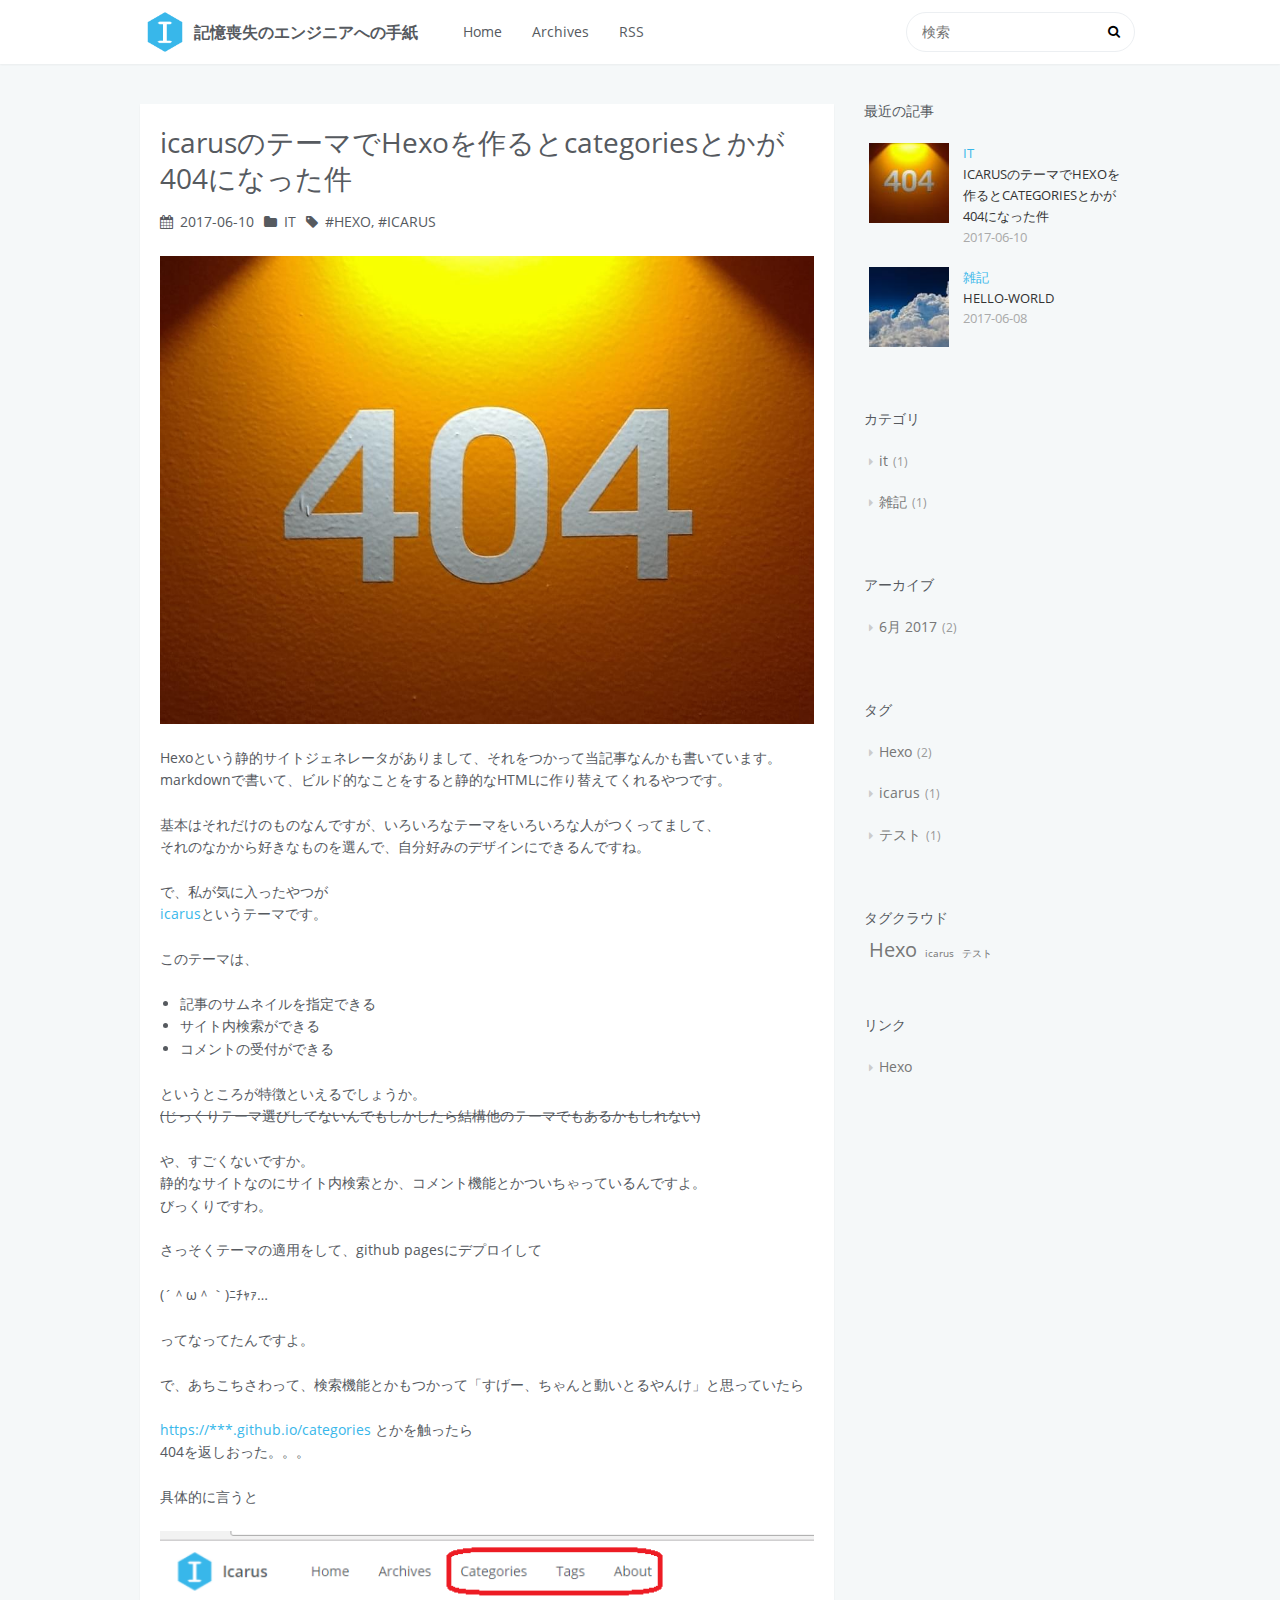
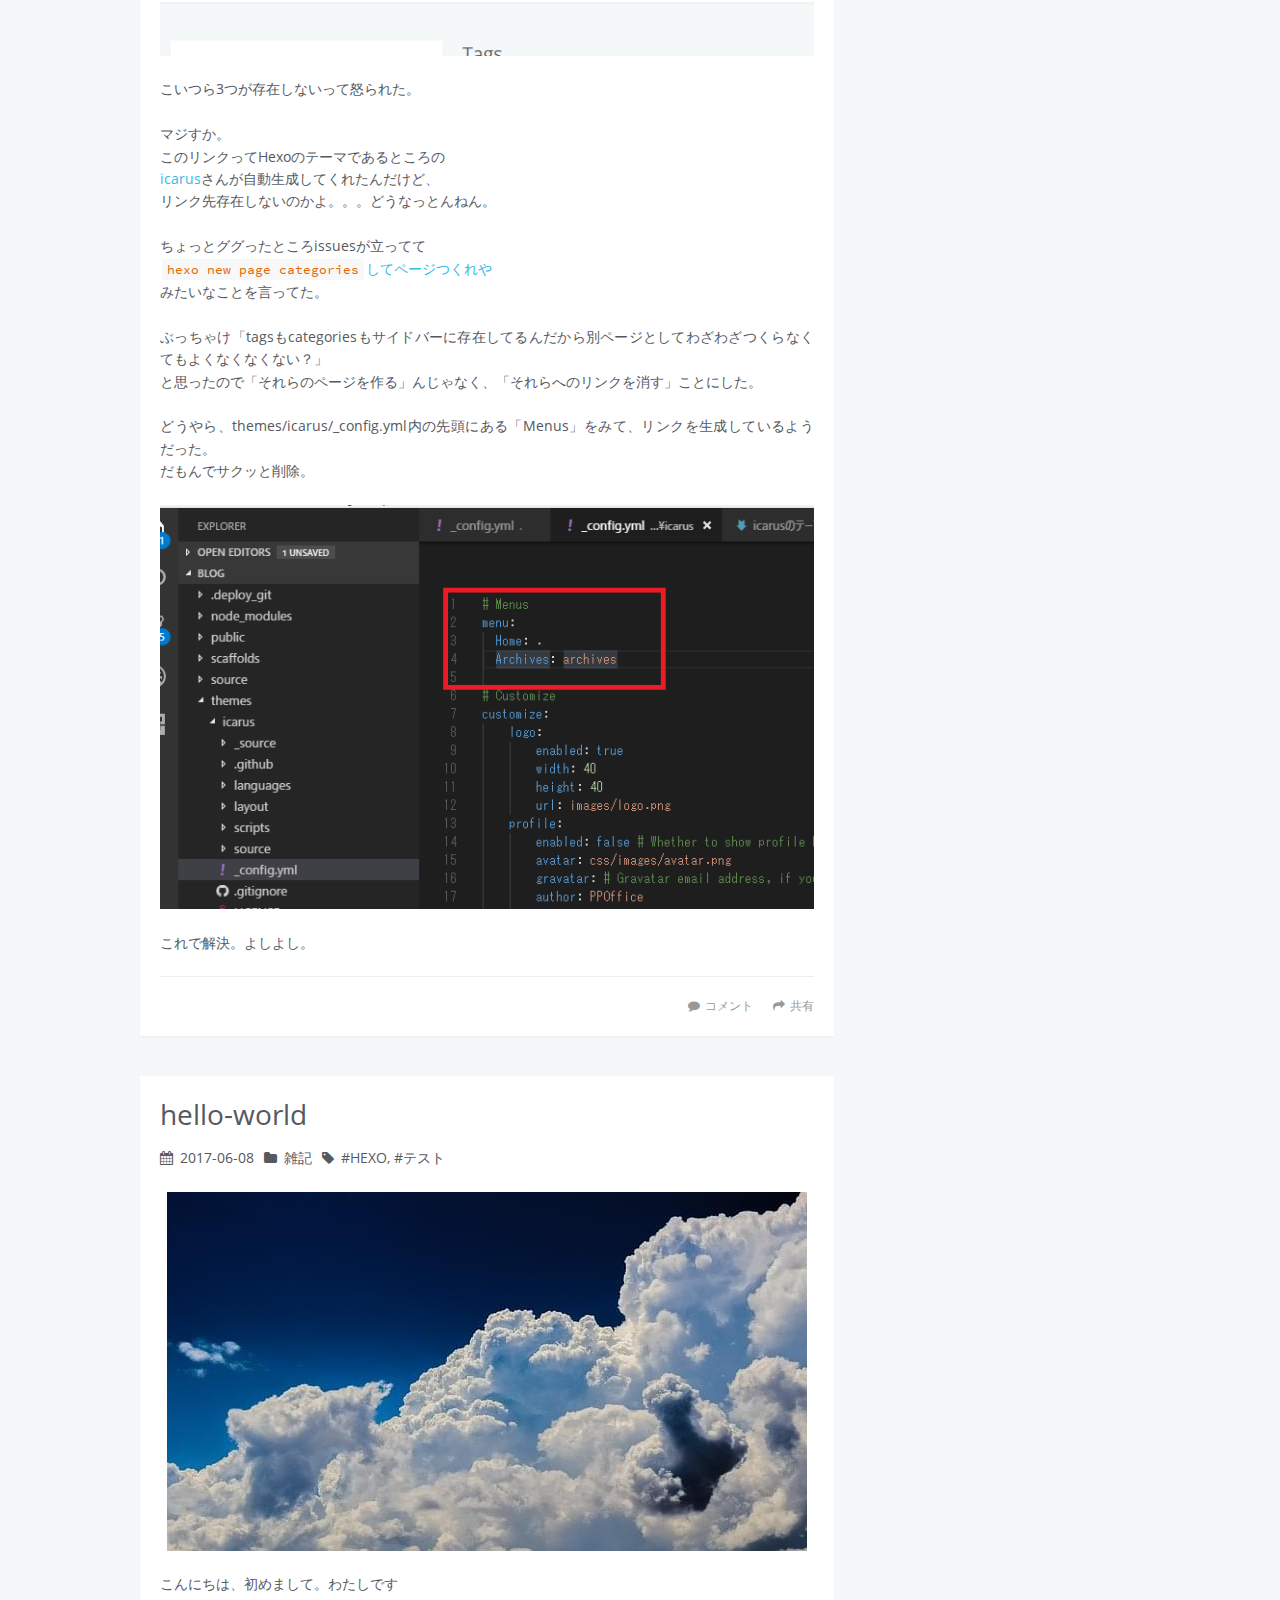
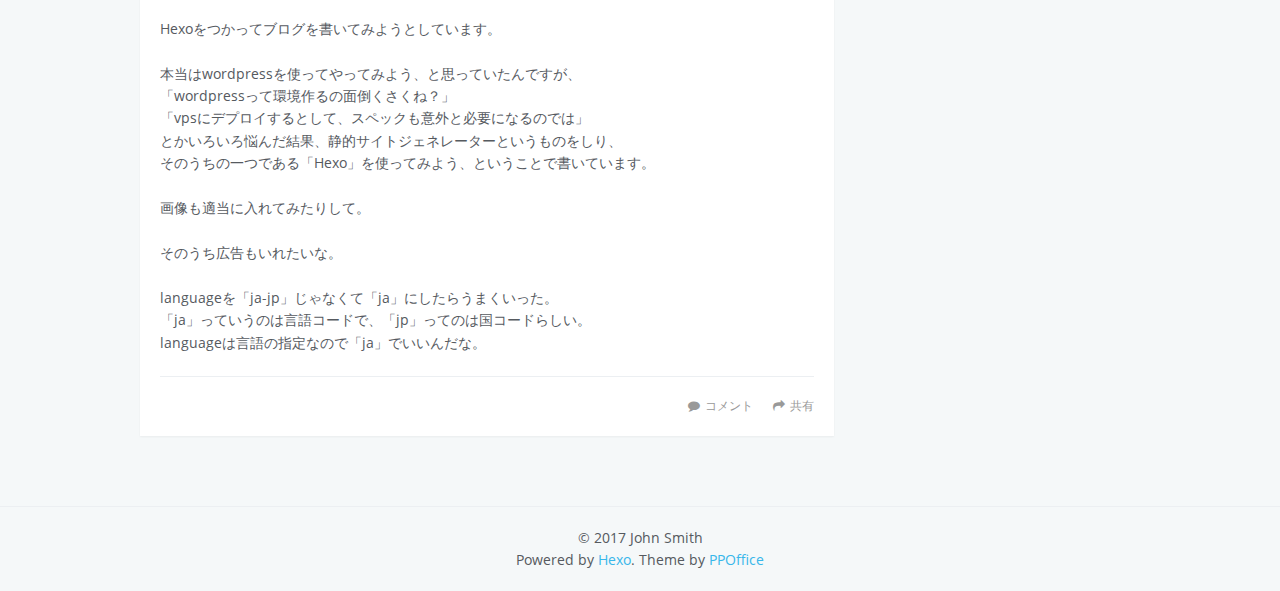
==== commit a16703d9: "Hexo deploy" ====
--- a/index.html
+++ b/index.html
@@ -1 +1 @@
-<!DOCTYPE html><html lang="ja"><head><meta charset="utf-8"><title>記憶喪失のエンジニアへの手紙</title><meta name="viewport" content="width=device-width,initial-scale=1,maximum-scale=1"><meta property="og:type" content="website"><meta property="og:title" content="記憶喪失のエンジニアへの手紙"><meta property="og:url" content="http://localhost/index.html"><meta property="og:site_name" content="記憶喪失のエンジニアへの手紙"><meta name="twitter:card" content="summary"><meta name="twitter:title" content="記憶喪失のエンジニアへの手紙"><link rel="alternate" href="/" title="記憶喪失のエンジニアへの手紙" type="application/atom+xml"><link rel="stylesheet" href="/libs/font-awesome/css/font-awesome.min.css"><link rel="stylesheet" href="/libs/open-sans/styles.css"><link rel="stylesheet" href="/libs/source-code-pro/styles.css"><link rel="stylesheet" href="/css/style.css"><script src="/libs/jquery/2.1.3/jquery.min.js"></script><link rel="stylesheet" href="/libs/lightgallery/css/lightgallery.min.css"><link rel="stylesheet" href="/libs/justified-gallery/justifiedGallery.min.css"></head></html><body><div id="container"><header id="header"><div id="header-main" class="header-inner"><div class="outer"><a href="/" id="logo"><i class="logo"></i> <span class="site-title">記憶喪失のエンジニアへの手紙</span></a><nav id="main-nav"><a class="main-nav-link" href="/.">Home</a> <a class="main-nav-link" href="/archives">Archives</a> <a class="main-nav-link" href="/categories">Categories</a> <a class="main-nav-link" href="/tags">Tags</a> <a class="main-nav-link" href="/about">About</a></nav><div id="search-form-wrap"><form class="search-form"><input type="text" class="ins-search-input search-form-input" placeholder="検索"> <button type="submit" class="search-form-submit"></button></form><div class="ins-search"><div class="ins-search-mask"></div><div class="ins-search-container"><div class="ins-input-wrapper"><input type="text" class="ins-search-input" placeholder="Type something..."> <span class="ins-close ins-selectable"><i class="fa fa-times-circle"></i></span></div><div class="ins-section-wrapper"><div class="ins-section-container"></div></div></div></div><script>!function(T){var n={TRANSLATION:{POSTS:"投稿",PAGES:"Pages",CATEGORIES:"カテゴリ",TAGS:"タグ",UNTITLED:"(Untitled)"},ROOT_URL:"/",CONTENT_URL:"/content.json"};T.INSIGHT_CONFIG=n}(window)</script><script src="/js/insight.js"></script></div></div></div><div id="main-nav-mobile" class="header-sub header-inner"><table class="menu outer"><tr><td><a class="main-nav-link" href="/.">Home</a></td><td><a class="main-nav-link" href="/archives">Archives</a></td><td><a class="main-nav-link" href="/categories">Categories</a></td><td><a class="main-nav-link" href="/tags">Tags</a></td><td><a class="main-nav-link" href="/about">About</a></td><td><div class="search-form"><input type="text" class="ins-search-input search-form-input" placeholder="検索"></div></td></tr></table></div></header><div class="outer"><section id="main"><article id="post-hello-world" class="article article-type-post" itemscope itemprop="blogPost"><div class="article-inner"><header class="article-header"><h1 itemprop="name"><a class="article-title" href="/2017/06/08/hello-world/">hello-world</a></h1><div class="article-meta"><div class="article-date"><i class="fa fa-calendar"></i> <a href="/2017/06/08/hello-world/"><time datetime="2017-06-08T12:47:33.000Z" itemprop="datePublished">2017-06-08</time></a></div><div class="article-category"><i class="fa fa-folder"></i> <a class="article-category-link" href="/categories/雑記/">雑記</a></div><div class="article-tag"><i class="fa fa-tag"></i> <a class="tag-link" href="/tags/Hexo/">Hexo</a>, <a class="tag-link" href="/tags/テスト/">テスト</a></div></div></header><div class="article-entry" itemprop="articleBody"><p><img src="/img/clouds-2329680_640.jpg" alt=""></p><p>こんにちは、初めまして。わたしです</p><p>Hexoをつかってブログを書いてみようとしています。</p><p>本当はwordpressを使ってやってみよう、と思っていたんですが、<br>「wordpressって環境作るの面倒くさくね？」<br>「vpsにデプロイするとして、スペックも意外と必要になるのでは」<br>とかいろいろ悩んだ結果、静的サイトジェネレーターというものをしり、<br>そのうちの一つである「Hexo」を使ってみよう、ということで書いています。</p><p>画像も適当に入れてみたりして。</p><p>そのうち広告もいれたいな。</p><p>languageを「ja-jp」じゃなくて「ja」にしたらうまくいった。<br>「ja」っていうのは言語コードで、「jp」ってのは国コードらしい。<br>languageは言語の指定なので「ja」でいいんだな。</p></div><footer class="article-footer"><div class="share-container"></div><a data-url="http://localhost/2017/06/08/hello-world/" data-id="cj3r52si10000dojp0kq6yd2w" class="article-share-link"><i class="fa fa-share"></i>共有</a><script>!function(t){"undefined"!=typeof __SHARE_BUTTON_BINDED__&&__SHARE_BUTTON_BINDED__||(__SHARE_BUTTON_BINDED__=!0,t("body").on("click",function(){t(".article-share-box.on").removeClass("on")}).on("click",".article-share-link",function(e){e.stopPropagation();var a,o=t(this),i=o.attr("data-url"),r=encodeURIComponent(i),s="article-share-box-"+o.attr("data-id"),l=o.offset();if(t("#"+s).length){if((a=t("#"+s)).hasClass("on"))return void a.removeClass("on")}else{var n=['<div id="'+s+'" class="article-share-box">','<input class="article-share-input" value="'+i+'">','<div class="article-share-links">','<a href="https://twitter.com/intent/tweet?url='+r+'" class="fa fa-twitter article-share-twitter" target="_blank" title="Twitter"></a>','<a href="https://www.facebook.com/sharer.php?u='+r+'" class="fa fa-facebook article-share-facebook" target="_blank" title="Facebook"></a>','<a href="http://pinterest.com/pin/create/button/?url='+r+'" class="fa fa-pinterest article-share-pinterest" target="_blank" title="Pinterest"></a>','<a href="https://plus.google.com/share?url='+r+'" class="fa fa-google article-share-google" target="_blank" title="Google+"></a>',"</div>","</div>"].join("");a=t(n),t("body").append(a)}t(".article-share-box.on").hide(),a.css({top:l.top+25,left:l.left}).addClass("on")}).on("click",".article-share-box",function(t){t.stopPropagation()}).on("click",".article-share-box-input",function(){t(this).select()}).on("click",".article-share-box-link",function(t){t.preventDefault(),t.stopPropagation(),window.open(this.href,"article-share-box-window-"+Date.now(),"width=500,height=450")}))}(jQuery)</script><a href="http://localhost/2017/06/08/hello-world/#comments" class="article-comment-link disqus-comment-count" data-disqus-url="http://localhost/2017/06/08/hello-world/">コメント</a></footer></div></article></section><aside id="sidebar"><div class="widget-wrap"><h3 class="widget-title">最近の記事</h3><div class="widget"><ul id="recent-post"><li><div class="item-thumbnail"><a href="/2017/06/08/hello-world/" class="thumbnail"><span style="background-image:url(/img/clouds-2329680_640.thumbnail.jpg)" alt="hello-world" class="thumbnail-image"></span></a></div><div class="item-inner"><p class="item-category"><a class="article-category-link" href="/categories/雑記/">雑記</a></p><p class="item-title"><a href="/2017/06/08/hello-world/" class="title">hello-world</a></p><p class="item-date"><time datetime="2017-06-08T12:47:33.000Z" itemprop="datePublished">2017-06-08</time></p></div></li></ul></div></div><div class="widget-wrap"><h3 class="widget-title">カテゴリ</h3><div class="widget"><ul class="category-list"><li class="category-list-item"><a class="category-list-link" href="/categories/雑記/">雑記</a><span class="category-list-count">1</span></li></ul></div></div><div class="widget-wrap"><h3 class="widget-title">アーカイブ</h3><div class="widget"><ul class="archive-list"><li class="archive-list-item"><a class="archive-list-link" href="/archives/2017/06/">6月 2017</a><span class="archive-list-count">1</span></li></ul></div></div><div class="widget-wrap"><h3 class="widget-title">タグ</h3><div class="widget"><ul class="tag-list"><li class="tag-list-item"><a class="tag-list-link" href="/tags/Hexo/">Hexo</a><span class="tag-list-count">1</span></li><li class="tag-list-item"><a class="tag-list-link" href="/tags/テスト/">テスト</a><span class="tag-list-count">1</span></li></ul></div></div><div class="widget-wrap"><h3 class="widget-title">タグクラウド</h3><div class="widget tagcloud"><a href="/tags/Hexo/" style="font-size:10px">Hexo</a> <a href="/tags/テスト/" style="font-size:10px">テスト</a></div></div><div class="widget-wrap widget-list"><h3 class="widget-title">リンク</h3><div class="widget"><ul><li><a href="http://hexo.io">Hexo</a></li></ul></div></div><div id="toTop" class="fa fa-angle-up"></div></aside></div><footer id="footer"><div class="outer"><div id="footer-info" class="inner">&copy; 2017 John Smith<br>Powered by <a href="http://hexo.io/" target="_blank">Hexo</a>. Theme by <a href="http://github.com/ppoffice">PPOffice</a></div></div></footer><script>var disqus_config=function(){this.page.identifier="undefined"};!function(){var e=document,t=e.createElement("script");t.src="//clipclapclick.disqus.com/count.js",t.setAttribute("data-timestamp",+new Date),(e.head||e.body).appendChild(t)}()</script><script src="/libs/lightgallery/js/lightgallery.min.js"></script><script src="/libs/lightgallery/js/lg-thumbnail.min.js"></script><script src="/libs/lightgallery/js/lg-pager.min.js"></script><script src="/libs/lightgallery/js/lg-autoplay.min.js"></script><script src="/libs/lightgallery/js/lg-fullscreen.min.js"></script><script src="/libs/lightgallery/js/lg-zoom.min.js"></script><script src="/libs/lightgallery/js/lg-hash.min.js"></script><script src="/libs/lightgallery/js/lg-share.min.js"></script><script src="/libs/lightgallery/js/lg-video.min.js"></script><script src="/libs/justified-gallery/jquery.justifiedGallery.min.js"></script><script src="/js/main.js"></script></div></body>+<!DOCTYPE html><html lang="ja"><head><meta charset="utf-8"><title>記憶喪失のエンジニアへの手紙</title><meta name="viewport" content="width=device-width,initial-scale=1,maximum-scale=1"><meta property="og:type" content="website"><meta property="og:title" content="記憶喪失のエンジニアへの手紙"><meta property="og:url" content="https://dskssk.github.io/index.html"><meta property="og:site_name" content="記憶喪失のエンジニアへの手紙"><meta name="twitter:card" content="summary"><meta name="twitter:title" content="記憶喪失のエンジニアへの手紙"><link rel="alternate" href="/" title="記憶喪失のエンジニアへの手紙" type="application/atom+xml"><link rel="stylesheet" href="/libs/font-awesome/css/font-awesome.min.css"><link rel="stylesheet" href="/libs/open-sans/styles.css"><link rel="stylesheet" href="/libs/source-code-pro/styles.css"><link rel="stylesheet" href="/css/style.css"><script src="/libs/jquery/2.1.3/jquery.min.js"></script><link rel="stylesheet" href="/libs/lightgallery/css/lightgallery.min.css"><link rel="stylesheet" href="/libs/justified-gallery/justifiedGallery.min.css"></head></html><body><div id="container"><header id="header"><div id="header-main" class="header-inner"><div class="outer"><a href="/" id="logo"><i class="logo"></i> <span class="site-title">記憶喪失のエンジニアへの手紙</span></a><nav id="main-nav"><a class="main-nav-link" href="/.">Home</a> <a class="main-nav-link" href="/archives">Archives</a> <a class="main-nav-link" href="/atom.xml">RSS</a></nav><div id="search-form-wrap"><form class="search-form"><input type="text" class="ins-search-input search-form-input" placeholder="検索"> <button type="submit" class="search-form-submit"></button></form><div class="ins-search"><div class="ins-search-mask"></div><div class="ins-search-container"><div class="ins-input-wrapper"><input type="text" class="ins-search-input" placeholder="Type something..."> <span class="ins-close ins-selectable"><i class="fa fa-times-circle"></i></span></div><div class="ins-section-wrapper"><div class="ins-section-container"></div></div></div></div><script>!function(T){var n={TRANSLATION:{POSTS:"投稿",PAGES:"Pages",CATEGORIES:"カテゴリ",TAGS:"タグ",UNTITLED:"(Untitled)"},ROOT_URL:"/",CONTENT_URL:"/content.json"};T.INSIGHT_CONFIG=n}(window)</script><script src="/js/insight.js"></script></div></div></div><div id="main-nav-mobile" class="header-sub header-inner"><table class="menu outer"><tr><td><a class="main-nav-link" href="/.">Home</a></td><td><a class="main-nav-link" href="/archives">Archives</a></td><td><a class="main-nav-link" href="/atom.xml">RSS</a></td><td><div class="search-form"><input type="text" class="ins-search-input search-form-input" placeholder="検索"></div></td></tr></table></div></header><div class="outer"><section id="main"><article id="post-icarusのテーマでhexoを作るとcategoriesとかが404になった件" class="article article-type-post" itemscope itemprop="blogPost"><div class="article-inner"><header class="article-header"><h1 itemprop="name"><a class="article-title" href="/2017/06/10/icarusのテーマでhexoを作るとcategoriesとかが404になった件/">icarusのテーマでHexoを作るとcategoriesとかが404になった件</a></h1><div class="article-meta"><div class="article-date"><i class="fa fa-calendar"></i> <a href="/2017/06/10/icarusのテーマでhexoを作るとcategoriesとかが404になった件/"><time datetime="2017-06-10T13:16:32.000Z" itemprop="datePublished">2017-06-10</time></a></div><div class="article-category"><i class="fa fa-folder"></i> <a class="article-category-link" href="/categories/it/">it</a></div><div class="article-tag"><i class="fa fa-tag"></i> <a class="tag-link" href="/tags/Hexo/">Hexo</a>, <a class="tag-link" href="/tags/icarus/">icarus</a></div></div></header><div class="article-entry" itemprop="articleBody"><p><img src="/img/not_found.jpg" alt=""></p><p>Hexoという静的サイトジェネレータがありまして、それをつかって当記事なんかも書いています。<br>markdownで書いて、ビルド的なことをすると静的なHTMLに作り替えてくれるやつです。</p><p>基本はそれだけのものなんですが、いろいろなテーマをいろいろな人がつくってまして、<br>それのなかから好きなものを選んで、自分好みのデザインにできるんですね。</p><p>で、私が気に入ったやつが<br><a href="https://github.com/ppoffice/hexo-theme-icarus" target="_blank" rel="external">icarus</a>というテーマです。</p><p>このテーマは、</p><ul><li>記事のサムネイルを指定できる</li><li>サイト内検索ができる</li><li>コメントの受付ができる</li></ul><p>というところが特徴といえるでしょうか。<br><del>(じっくりテーマ選びしてないんでもしかしたら結構他のテーマでもあるかもしれない)</del></p><p>や、すごくないですか。<br>静的なサイトなのにサイト内検索とか、コメント機能とかついちゃっているんですよ。<br>びっくりですわ。</p><p>さっそくテーマの適用をして、github pagesにデプロイして</p><p>(´＾ω＾｀)ﾆﾁｬｧ…</p><p>ってなってたんですよ。</p><p>で、あちこちさわって、検索機能とかもつかって「すげー、ちゃんと動いとるやんけ」と思っていたら</p><p><a href="https://***.github.io/categories" target="_blank" rel="external">https://***.github.io/categories</a> とかを触ったら<br>404を返しおった。。。</p><p>具体的に言うと</p><p><img src="/img/not_found_links.png" alt=""></p><p>こいつら3つが存在しないって怒られた。</p><p>マジすか。<br>このリンクってHexoのテーマであるところの<br><a href="https://github.com/ppoffice/hexo-theme-icarus" target="_blank" rel="external">icarus</a>さんが自動生成してくれたんだけど、<br>リンク先存在しないのかよ。。。どうなっとんねん。</p><p>ちょっとググったところissuesが立ってて<br><a href="https://github.com/ppoffice/hexo-theme-icarus/issues/236" target="_blank" rel="external"><code>hexo new page categories</code>してページつくれや</a><br>みたいなことを言ってた。</p><p>ぶっちゃけ「tagsもcategoriesもサイドバーに存在してるんだから別ページとしてわざわざつくらなくてもよくなくなくない？」<br>と思ったので「それらのページを作る」んじゃなく、「それらへのリンクを消す」ことにした。</p><p>どうやら、themes/icarus/_config.yml内の先頭にある「Menus」をみて、リンクを生成しているようだった。<br>だもんでサクッと削除。</p><p><img src="/img/delete_menus.png" alt=""></p><p>これで解決。よしよし。</p></div><footer class="article-footer"><div class="share-container"></div><a data-url="https://dskssk.github.io/2017/06/10/icarusのテーマでhexoを作るとcategoriesとかが404になった件/" data-id="cj3rcv6g400010gjpxskaxij1" class="article-share-link"><i class="fa fa-share"></i>共有</a><script>!function(t){"undefined"!=typeof __SHARE_BUTTON_BINDED__&&__SHARE_BUTTON_BINDED__||(__SHARE_BUTTON_BINDED__=!0,t("body").on("click",function(){t(".article-share-box.on").removeClass("on")}).on("click",".article-share-link",function(e){e.stopPropagation();var a,o=t(this),i=o.attr("data-url"),r=encodeURIComponent(i),s="article-share-box-"+o.attr("data-id"),l=o.offset();if(t("#"+s).length){if((a=t("#"+s)).hasClass("on"))return void a.removeClass("on")}else{var n=['<div id="'+s+'" class="article-share-box">','<input class="article-share-input" value="'+i+'">','<div class="article-share-links">','<a href="https://twitter.com/intent/tweet?url='+r+'" class="fa fa-twitter article-share-twitter" target="_blank" title="Twitter"></a>','<a href="https://www.facebook.com/sharer.php?u='+r+'" class="fa fa-facebook article-share-facebook" target="_blank" title="Facebook"></a>','<a href="http://pinterest.com/pin/create/button/?url='+r+'" class="fa fa-pinterest article-share-pinterest" target="_blank" title="Pinterest"></a>','<a href="https://plus.google.com/share?url='+r+'" class="fa fa-google article-share-google" target="_blank" title="Google+"></a>',"</div>","</div>"].join("");a=t(n),t("body").append(a)}t(".article-share-box.on").hide(),a.css({top:l.top+25,left:l.left}).addClass("on")}).on("click",".article-share-box",function(t){t.stopPropagation()}).on("click",".article-share-box-input",function(){t(this).select()}).on("click",".article-share-box-link",function(t){t.preventDefault(),t.stopPropagation(),window.open(this.href,"article-share-box-window-"+Date.now(),"width=500,height=450")}))}(jQuery)</script><a href="https://dskssk.github.io/2017/06/10/icarusのテーマでhexoを作るとcategoriesとかが404になった件/#comments" class="article-comment-link disqus-comment-count" data-disqus-url="https://dskssk.github.io/2017/06/10/icarusのテーマでhexoを作るとcategoriesとかが404になった件/">コメント</a></footer></div></article><article id="post-hello-world" class="article article-type-post" itemscope itemprop="blogPost"><div class="article-inner"><header class="article-header"><h1 itemprop="name"><a class="article-title" href="/2017/06/08/hello-world/">hello-world</a></h1><div class="article-meta"><div class="article-date"><i class="fa fa-calendar"></i> <a href="/2017/06/08/hello-world/"><time datetime="2017-06-08T12:47:33.000Z" itemprop="datePublished">2017-06-08</time></a></div><div class="article-category"><i class="fa fa-folder"></i> <a class="article-category-link" href="/categories/雑記/">雑記</a></div><div class="article-tag"><i class="fa fa-tag"></i> <a class="tag-link" href="/tags/Hexo/">Hexo</a>, <a class="tag-link" href="/tags/テスト/">テスト</a></div></div></header><div class="article-entry" itemprop="articleBody"><p><img src="/img/clouds-2329680_640.jpg" alt=""></p><p>こんにちは、初めまして。わたしです</p><p>Hexoをつかってブログを書いてみようとしています。</p><p>本当はwordpressを使ってやってみよう、と思っていたんですが、<br>「wordpressって環境作るの面倒くさくね？」<br>「vpsにデプロイするとして、スペックも意外と必要になるのでは」<br>とかいろいろ悩んだ結果、静的サイトジェネレーターというものをしり、<br>そのうちの一つである「Hexo」を使ってみよう、ということで書いています。</p><p>画像も適当に入れてみたりして。</p><p>そのうち広告もいれたいな。</p><p>languageを「ja-jp」じゃなくて「ja」にしたらうまくいった。<br>「ja」っていうのは言語コードで、「jp」ってのは国コードらしい。<br>languageは言語の指定なので「ja」でいいんだな。</p></div><footer class="article-footer"><div class="share-container"></div><a data-url="https://dskssk.github.io/2017/06/08/hello-world/" data-id="cj3rcv6ey00000gjp5xgh105y" class="article-share-link"><i class="fa fa-share"></i>共有</a><script>!function(t){"undefined"!=typeof __SHARE_BUTTON_BINDED__&&__SHARE_BUTTON_BINDED__||(__SHARE_BUTTON_BINDED__=!0,t("body").on("click",function(){t(".article-share-box.on").removeClass("on")}).on("click",".article-share-link",function(e){e.stopPropagation();var a,o=t(this),i=o.attr("data-url"),r=encodeURIComponent(i),s="article-share-box-"+o.attr("data-id"),l=o.offset();if(t("#"+s).length){if((a=t("#"+s)).hasClass("on"))return void a.removeClass("on")}else{var n=['<div id="'+s+'" class="article-share-box">','<input class="article-share-input" value="'+i+'">','<div class="article-share-links">','<a href="https://twitter.com/intent/tweet?url='+r+'" class="fa fa-twitter article-share-twitter" target="_blank" title="Twitter"></a>','<a href="https://www.facebook.com/sharer.php?u='+r+'" class="fa fa-facebook article-share-facebook" target="_blank" title="Facebook"></a>','<a href="http://pinterest.com/pin/create/button/?url='+r+'" class="fa fa-pinterest article-share-pinterest" target="_blank" title="Pinterest"></a>','<a href="https://plus.google.com/share?url='+r+'" class="fa fa-google article-share-google" target="_blank" title="Google+"></a>',"</div>","</div>"].join("");a=t(n),t("body").append(a)}t(".article-share-box.on").hide(),a.css({top:l.top+25,left:l.left}).addClass("on")}).on("click",".article-share-box",function(t){t.stopPropagation()}).on("click",".article-share-box-input",function(){t(this).select()}).on("click",".article-share-box-link",function(t){t.preventDefault(),t.stopPropagation(),window.open(this.href,"article-share-box-window-"+Date.now(),"width=500,height=450")}))}(jQuery)</script><a href="https://dskssk.github.io/2017/06/08/hello-world/#comments" class="article-comment-link disqus-comment-count" data-disqus-url="https://dskssk.github.io/2017/06/08/hello-world/">コメント</a></footer></div></article></section><aside id="sidebar"><div class="widget-wrap"><h3 class="widget-title">最近の記事</h3><div class="widget"><ul id="recent-post"><li><div class="item-thumbnail"><a href="/2017/06/10/icarusのテーマでhexoを作るとcategoriesとかが404になった件/" class="thumbnail"><span style="background-image:url(/img/not_found.thumbnail.jpg)" alt="icarusのテーマでHexoを作るとcategoriesとかが404になった件" class="thumbnail-image"></span></a></div><div class="item-inner"><p class="item-category"><a class="article-category-link" href="/categories/it/">it</a></p><p class="item-title"><a href="/2017/06/10/icarusのテーマでhexoを作るとcategoriesとかが404になった件/" class="title">icarusのテーマでHexoを作るとcategoriesとかが404になった件</a></p><p class="item-date"><time datetime="2017-06-10T13:16:32.000Z" itemprop="datePublished">2017-06-10</time></p></div></li><li><div class="item-thumbnail"><a href="/2017/06/08/hello-world/" class="thumbnail"><span style="background-image:url(/img/clouds-2329680_640.thumbnail.jpg)" alt="hello-world" class="thumbnail-image"></span></a></div><div class="item-inner"><p class="item-category"><a class="article-category-link" href="/categories/雑記/">雑記</a></p><p class="item-title"><a href="/2017/06/08/hello-world/" class="title">hello-world</a></p><p class="item-date"><time datetime="2017-06-08T12:47:33.000Z" itemprop="datePublished">2017-06-08</time></p></div></li></ul></div></div><div class="widget-wrap"><h3 class="widget-title">カテゴリ</h3><div class="widget"><ul class="category-list"><li class="category-list-item"><a class="category-list-link" href="/categories/it/">it</a><span class="category-list-count">1</span></li><li class="category-list-item"><a class="category-list-link" href="/categories/雑記/">雑記</a><span class="category-list-count">1</span></li></ul></div></div><div class="widget-wrap"><h3 class="widget-title">アーカイブ</h3><div class="widget"><ul class="archive-list"><li class="archive-list-item"><a class="archive-list-link" href="/archives/2017/06/">6月 2017</a><span class="archive-list-count">2</span></li></ul></div></div><div class="widget-wrap"><h3 class="widget-title">タグ</h3><div class="widget"><ul class="tag-list"><li class="tag-list-item"><a class="tag-list-link" href="/tags/Hexo/">Hexo</a><span class="tag-list-count">2</span></li><li class="tag-list-item"><a class="tag-list-link" href="/tags/icarus/">icarus</a><span class="tag-list-count">1</span></li><li class="tag-list-item"><a class="tag-list-link" href="/tags/テスト/">テスト</a><span class="tag-list-count">1</span></li></ul></div></div><div class="widget-wrap"><h3 class="widget-title">タグクラウド</h3><div class="widget tagcloud"><a href="/tags/Hexo/" style="font-size:20px">Hexo</a> <a href="/tags/icarus/" style="font-size:10px">icarus</a> <a href="/tags/テスト/" style="font-size:10px">テスト</a></div></div><div class="widget-wrap widget-list"><h3 class="widget-title">リンク</h3><div class="widget"><ul><li><a href="http://hexo.io">Hexo</a></li></ul></div></div><div id="toTop" class="fa fa-angle-up"></div></aside></div><footer id="footer"><div class="outer"><div id="footer-info" class="inner">&copy; 2017 John Smith<br>Powered by <a href="http://hexo.io/" target="_blank">Hexo</a>. Theme by <a href="http://github.com/ppoffice">PPOffice</a></div></div></footer><script>var disqus_config=function(){this.page.identifier="undefined"};!function(){var e=document,t=e.createElement("script");t.src="//clipclapclick.disqus.com/count.js",t.setAttribute("data-timestamp",+new Date),(e.head||e.body).appendChild(t)}()</script><script src="/libs/lightgallery/js/lightgallery.min.js"></script><script src="/libs/lightgallery/js/lg-thumbnail.min.js"></script><script src="/libs/lightgallery/js/lg-pager.min.js"></script><script src="/libs/lightgallery/js/lg-autoplay.min.js"></script><script src="/libs/lightgallery/js/lg-fullscreen.min.js"></script><script src="/libs/lightgallery/js/lg-zoom.min.js"></script><script src="/libs/lightgallery/js/lg-hash.min.js"></script><script src="/libs/lightgallery/js/lg-share.min.js"></script><script src="/libs/lightgallery/js/lg-video.min.js"></script><script src="/libs/justified-gallery/jquery.justifiedGallery.min.js"></script><script src="/js/main.js"></script></div></body>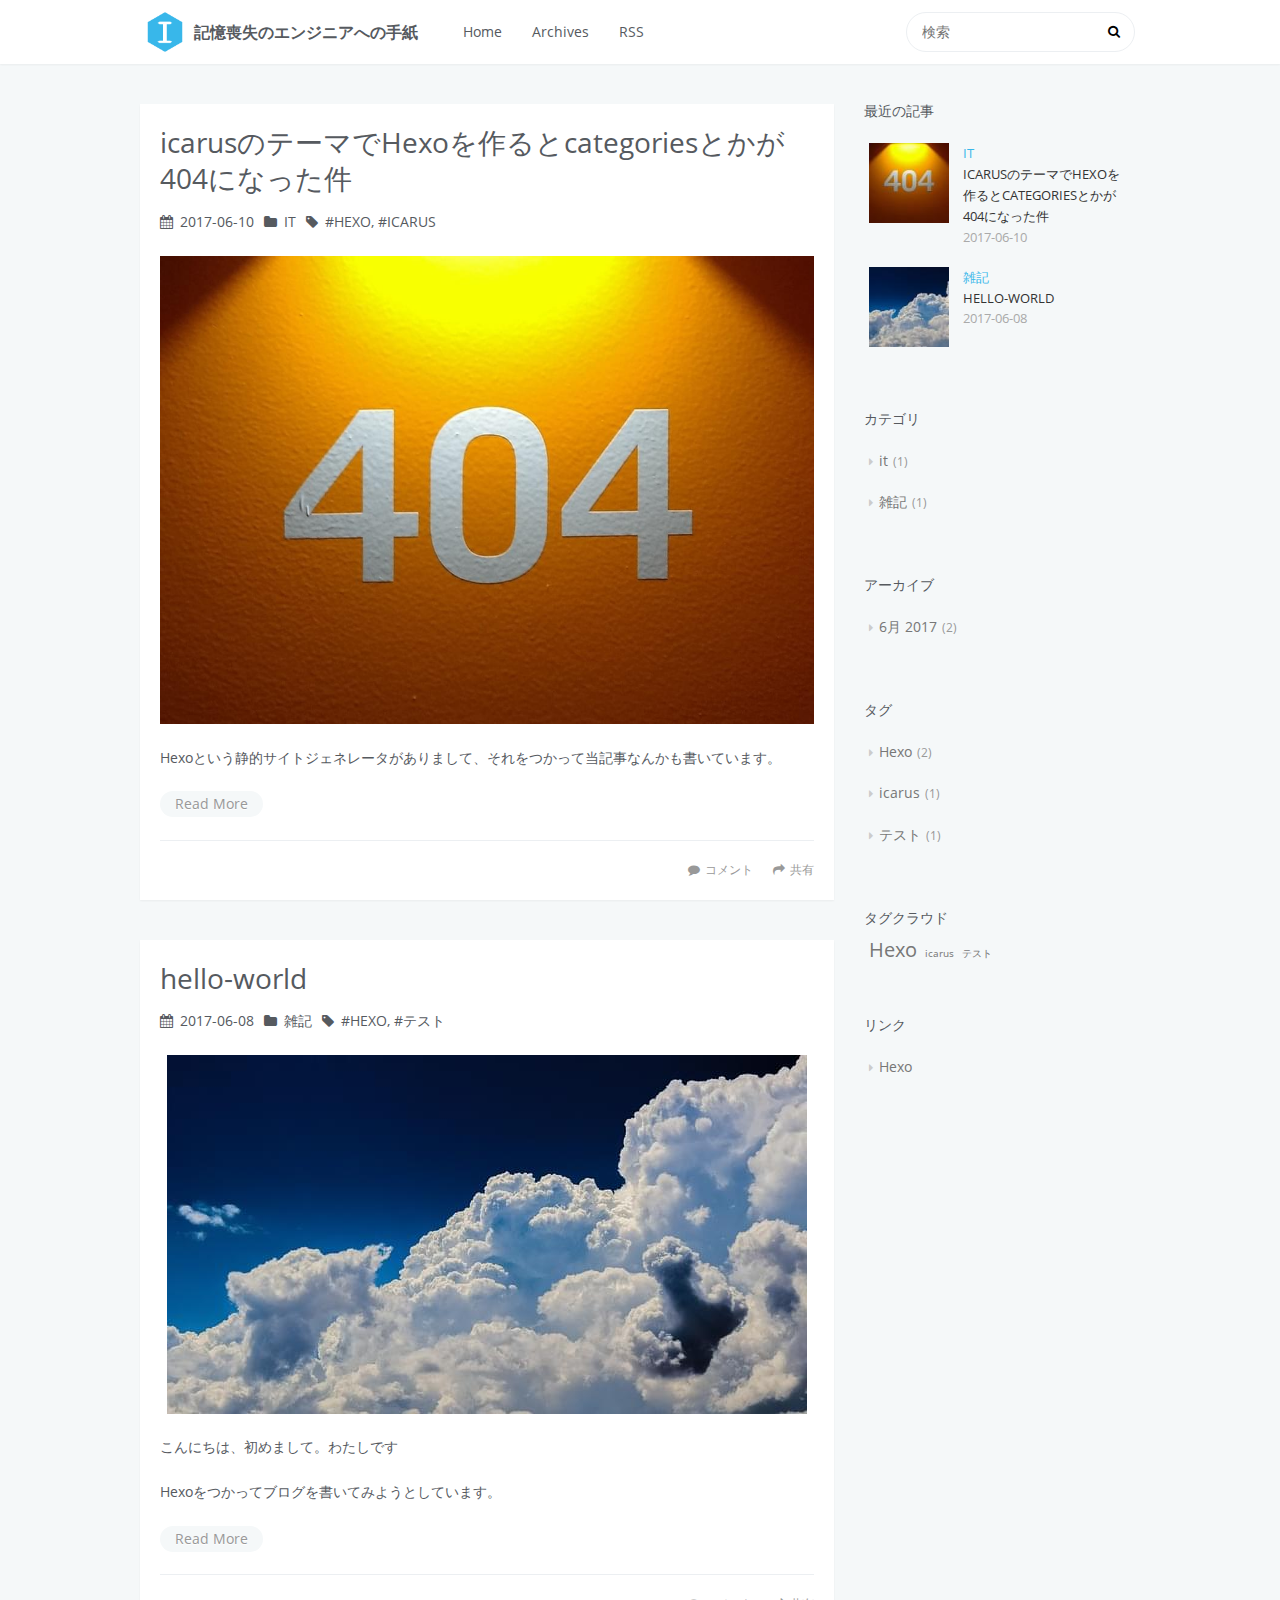
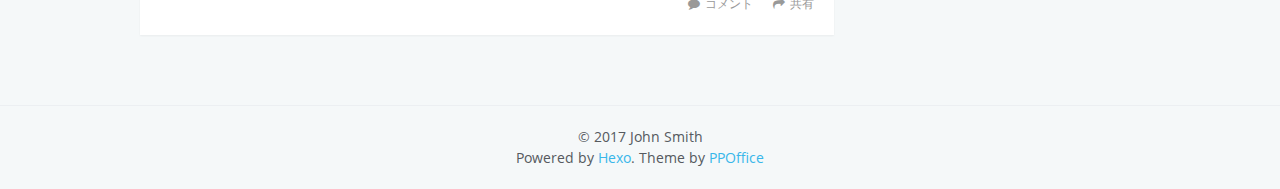
==== commit 1c4bd8ff: "Hexo deploy" ====
--- a/index.html
+++ b/index.html
@@ -1 +1 @@
-<!DOCTYPE html><html lang="ja"><head><meta charset="utf-8"><title>記憶喪失のエンジニアへの手紙</title><meta name="viewport" content="width=device-width,initial-scale=1,maximum-scale=1"><meta property="og:type" content="website"><meta property="og:title" content="記憶喪失のエンジニアへの手紙"><meta property="og:url" content="https://dskssk.github.io/index.html"><meta property="og:site_name" content="記憶喪失のエンジニアへの手紙"><meta name="twitter:card" content="summary"><meta name="twitter:title" content="記憶喪失のエンジニアへの手紙"><link rel="alternate" href="/" title="記憶喪失のエンジニアへの手紙" type="application/atom+xml"><link rel="stylesheet" href="/libs/font-awesome/css/font-awesome.min.css"><link rel="stylesheet" href="/libs/open-sans/styles.css"><link rel="stylesheet" href="/libs/source-code-pro/styles.css"><link rel="stylesheet" href="/css/style.css"><script src="/libs/jquery/2.1.3/jquery.min.js"></script><link rel="stylesheet" href="/libs/lightgallery/css/lightgallery.min.css"><link rel="stylesheet" href="/libs/justified-gallery/justifiedGallery.min.css"></head></html><body><div id="container"><header id="header"><div id="header-main" class="header-inner"><div class="outer"><a href="/" id="logo"><i class="logo"></i> <span class="site-title">記憶喪失のエンジニアへの手紙</span></a><nav id="main-nav"><a class="main-nav-link" href="/.">Home</a> <a class="main-nav-link" href="/archives">Archives</a> <a class="main-nav-link" href="/atom.xml">RSS</a></nav><div id="search-form-wrap"><form class="search-form"><input type="text" class="ins-search-input search-form-input" placeholder="検索"> <button type="submit" class="search-form-submit"></button></form><div class="ins-search"><div class="ins-search-mask"></div><div class="ins-search-container"><div class="ins-input-wrapper"><input type="text" class="ins-search-input" placeholder="Type something..."> <span class="ins-close ins-selectable"><i class="fa fa-times-circle"></i></span></div><div class="ins-section-wrapper"><div class="ins-section-container"></div></div></div></div><script>!function(T){var n={TRANSLATION:{POSTS:"投稿",PAGES:"Pages",CATEGORIES:"カテゴリ",TAGS:"タグ",UNTITLED:"(Untitled)"},ROOT_URL:"/",CONTENT_URL:"/content.json"};T.INSIGHT_CONFIG=n}(window)</script><script src="/js/insight.js"></script></div></div></div><div id="main-nav-mobile" class="header-sub header-inner"><table class="menu outer"><tr><td><a class="main-nav-link" href="/.">Home</a></td><td><a class="main-nav-link" href="/archives">Archives</a></td><td><a class="main-nav-link" href="/atom.xml">RSS</a></td><td><div class="search-form"><input type="text" class="ins-search-input search-form-input" placeholder="検索"></div></td></tr></table></div></header><div class="outer"><section id="main"><article id="post-icarusのテーマでhexoを作るとcategoriesとかが404になった件" class="article article-type-post" itemscope itemprop="blogPost"><div class="article-inner"><header class="article-header"><h1 itemprop="name"><a class="article-title" href="/2017/06/10/icarusのテーマでhexoを作るとcategoriesとかが404になった件/">icarusのテーマでHexoを作るとcategoriesとかが404になった件</a></h1><div class="article-meta"><div class="article-date"><i class="fa fa-calendar"></i> <a href="/2017/06/10/icarusのテーマでhexoを作るとcategoriesとかが404になった件/"><time datetime="2017-06-10T13:16:32.000Z" itemprop="datePublished">2017-06-10</time></a></div><div class="article-category"><i class="fa fa-folder"></i> <a class="article-category-link" href="/categories/it/">it</a></div><div class="article-tag"><i class="fa fa-tag"></i> <a class="tag-link" href="/tags/Hexo/">Hexo</a>, <a class="tag-link" href="/tags/icarus/">icarus</a></div></div></header><div class="article-entry" itemprop="articleBody"><p><img src="/img/not_found.jpg" alt=""></p><p>Hexoという静的サイトジェネレータがありまして、それをつかって当記事なんかも書いています。<br>markdownで書いて、ビルド的なことをすると静的なHTMLに作り替えてくれるやつです。</p><p>基本はそれだけのものなんですが、いろいろなテーマをいろいろな人がつくってまして、<br>それのなかから好きなものを選んで、自分好みのデザインにできるんですね。</p><p>で、私が気に入ったやつが<br><a href="https://github.com/ppoffice/hexo-theme-icarus" target="_blank" rel="external">icarus</a>というテーマです。</p><p>このテーマは、</p><ul><li>記事のサムネイルを指定できる</li><li>サイト内検索ができる</li><li>コメントの受付ができる</li></ul><p>というところが特徴といえるでしょうか。<br><del>(じっくりテーマ選びしてないんでもしかしたら結構他のテーマでもあるかもしれない)</del></p><p>や、すごくないですか。<br>静的なサイトなのにサイト内検索とか、コメント機能とかついちゃっているんですよ。<br>びっくりですわ。</p><p>さっそくテーマの適用をして、github pagesにデプロイして</p><p>(´＾ω＾｀)ﾆﾁｬｧ…</p><p>ってなってたんですよ。</p><p>で、あちこちさわって、検索機能とかもつかって「すげー、ちゃんと動いとるやんけ」と思っていたら</p><p><a href="https://***.github.io/categories" target="_blank" rel="external">https://***.github.io/categories</a> とかを触ったら<br>404を返しおった。。。</p><p>具体的に言うと</p><p><img src="/img/not_found_links.png" alt=""></p><p>こいつら3つが存在しないって怒られた。</p><p>マジすか。<br>このリンクってHexoのテーマであるところの<br><a href="https://github.com/ppoffice/hexo-theme-icarus" target="_blank" rel="external">icarus</a>さんが自動生成してくれたんだけど、<br>リンク先存在しないのかよ。。。どうなっとんねん。</p><p>ちょっとググったところissuesが立ってて<br><a href="https://github.com/ppoffice/hexo-theme-icarus/issues/236" target="_blank" rel="external"><code>hexo new page categories</code>してページつくれや</a><br>みたいなことを言ってた。</p><p>ぶっちゃけ「tagsもcategoriesもサイドバーに存在してるんだから別ページとしてわざわざつくらなくてもよくなくなくない？」<br>と思ったので「それらのページを作る」んじゃなく、「それらへのリンクを消す」ことにした。</p><p>どうやら、themes/icarus/_config.yml内の先頭にある「Menus」をみて、リンクを生成しているようだった。<br>だもんでサクッと削除。</p><p><img src="/img/delete_menus.png" alt=""></p><p>これで解決。よしよし。</p></div><footer class="article-footer"><div class="share-container"></div><a data-url="https://dskssk.github.io/2017/06/10/icarusのテーマでhexoを作るとcategoriesとかが404になった件/" data-id="cj3rcv6g400010gjpxskaxij1" class="article-share-link"><i class="fa fa-share"></i>共有</a><script>!function(t){"undefined"!=typeof __SHARE_BUTTON_BINDED__&&__SHARE_BUTTON_BINDED__||(__SHARE_BUTTON_BINDED__=!0,t("body").on("click",function(){t(".article-share-box.on").removeClass("on")}).on("click",".article-share-link",function(e){e.stopPropagation();var a,o=t(this),i=o.attr("data-url"),r=encodeURIComponent(i),s="article-share-box-"+o.attr("data-id"),l=o.offset();if(t("#"+s).length){if((a=t("#"+s)).hasClass("on"))return void a.removeClass("on")}else{var n=['<div id="'+s+'" class="article-share-box">','<input class="article-share-input" value="'+i+'">','<div class="article-share-links">','<a href="https://twitter.com/intent/tweet?url='+r+'" class="fa fa-twitter article-share-twitter" target="_blank" title="Twitter"></a>','<a href="https://www.facebook.com/sharer.php?u='+r+'" class="fa fa-facebook article-share-facebook" target="_blank" title="Facebook"></a>','<a href="http://pinterest.com/pin/create/button/?url='+r+'" class="fa fa-pinterest article-share-pinterest" target="_blank" title="Pinterest"></a>','<a href="https://plus.google.com/share?url='+r+'" class="fa fa-google article-share-google" target="_blank" title="Google+"></a>',"</div>","</div>"].join("");a=t(n),t("body").append(a)}t(".article-share-box.on").hide(),a.css({top:l.top+25,left:l.left}).addClass("on")}).on("click",".article-share-box",function(t){t.stopPropagation()}).on("click",".article-share-box-input",function(){t(this).select()}).on("click",".article-share-box-link",function(t){t.preventDefault(),t.stopPropagation(),window.open(this.href,"article-share-box-window-"+Date.now(),"width=500,height=450")}))}(jQuery)</script><a href="https://dskssk.github.io/2017/06/10/icarusのテーマでhexoを作るとcategoriesとかが404になった件/#comments" class="article-comment-link disqus-comment-count" data-disqus-url="https://dskssk.github.io/2017/06/10/icarusのテーマでhexoを作るとcategoriesとかが404になった件/">コメント</a></footer></div></article><article id="post-hello-world" class="article article-type-post" itemscope itemprop="blogPost"><div class="article-inner"><header class="article-header"><h1 itemprop="name"><a class="article-title" href="/2017/06/08/hello-world/">hello-world</a></h1><div class="article-meta"><div class="article-date"><i class="fa fa-calendar"></i> <a href="/2017/06/08/hello-world/"><time datetime="2017-06-08T12:47:33.000Z" itemprop="datePublished">2017-06-08</time></a></div><div class="article-category"><i class="fa fa-folder"></i> <a class="article-category-link" href="/categories/雑記/">雑記</a></div><div class="article-tag"><i class="fa fa-tag"></i> <a class="tag-link" href="/tags/Hexo/">Hexo</a>, <a class="tag-link" href="/tags/テスト/">テスト</a></div></div></header><div class="article-entry" itemprop="articleBody"><p><img src="/img/clouds-2329680_640.jpg" alt=""></p><p>こんにちは、初めまして。わたしです</p><p>Hexoをつかってブログを書いてみようとしています。</p><p>本当はwordpressを使ってやってみよう、と思っていたんですが、<br>「wordpressって環境作るの面倒くさくね？」<br>「vpsにデプロイするとして、スペックも意外と必要になるのでは」<br>とかいろいろ悩んだ結果、静的サイトジェネレーターというものをしり、<br>そのうちの一つである「Hexo」を使ってみよう、ということで書いています。</p><p>画像も適当に入れてみたりして。</p><p>そのうち広告もいれたいな。</p><p>languageを「ja-jp」じゃなくて「ja」にしたらうまくいった。<br>「ja」っていうのは言語コードで、「jp」ってのは国コードらしい。<br>languageは言語の指定なので「ja」でいいんだな。</p></div><footer class="article-footer"><div class="share-container"></div><a data-url="https://dskssk.github.io/2017/06/08/hello-world/" data-id="cj3rcv6ey00000gjp5xgh105y" class="article-share-link"><i class="fa fa-share"></i>共有</a><script>!function(t){"undefined"!=typeof __SHARE_BUTTON_BINDED__&&__SHARE_BUTTON_BINDED__||(__SHARE_BUTTON_BINDED__=!0,t("body").on("click",function(){t(".article-share-box.on").removeClass("on")}).on("click",".article-share-link",function(e){e.stopPropagation();var a,o=t(this),i=o.attr("data-url"),r=encodeURIComponent(i),s="article-share-box-"+o.attr("data-id"),l=o.offset();if(t("#"+s).length){if((a=t("#"+s)).hasClass("on"))return void a.removeClass("on")}else{var n=['<div id="'+s+'" class="article-share-box">','<input class="article-share-input" value="'+i+'">','<div class="article-share-links">','<a href="https://twitter.com/intent/tweet?url='+r+'" class="fa fa-twitter article-share-twitter" target="_blank" title="Twitter"></a>','<a href="https://www.facebook.com/sharer.php?u='+r+'" class="fa fa-facebook article-share-facebook" target="_blank" title="Facebook"></a>','<a href="http://pinterest.com/pin/create/button/?url='+r+'" class="fa fa-pinterest article-share-pinterest" target="_blank" title="Pinterest"></a>','<a href="https://plus.google.com/share?url='+r+'" class="fa fa-google article-share-google" target="_blank" title="Google+"></a>',"</div>","</div>"].join("");a=t(n),t("body").append(a)}t(".article-share-box.on").hide(),a.css({top:l.top+25,left:l.left}).addClass("on")}).on("click",".article-share-box",function(t){t.stopPropagation()}).on("click",".article-share-box-input",function(){t(this).select()}).on("click",".article-share-box-link",function(t){t.preventDefault(),t.stopPropagation(),window.open(this.href,"article-share-box-window-"+Date.now(),"width=500,height=450")}))}(jQuery)</script><a href="https://dskssk.github.io/2017/06/08/hello-world/#comments" class="article-comment-link disqus-comment-count" data-disqus-url="https://dskssk.github.io/2017/06/08/hello-world/">コメント</a></footer></div></article></section><aside id="sidebar"><div class="widget-wrap"><h3 class="widget-title">最近の記事</h3><div class="widget"><ul id="recent-post"><li><div class="item-thumbnail"><a href="/2017/06/10/icarusのテーマでhexoを作るとcategoriesとかが404になった件/" class="thumbnail"><span style="background-image:url(/img/not_found.thumbnail.jpg)" alt="icarusのテーマでHexoを作るとcategoriesとかが404になった件" class="thumbnail-image"></span></a></div><div class="item-inner"><p class="item-category"><a class="article-category-link" href="/categories/it/">it</a></p><p class="item-title"><a href="/2017/06/10/icarusのテーマでhexoを作るとcategoriesとかが404になった件/" class="title">icarusのテーマでHexoを作るとcategoriesとかが404になった件</a></p><p class="item-date"><time datetime="2017-06-10T13:16:32.000Z" itemprop="datePublished">2017-06-10</time></p></div></li><li><div class="item-thumbnail"><a href="/2017/06/08/hello-world/" class="thumbnail"><span style="background-image:url(/img/clouds-2329680_640.thumbnail.jpg)" alt="hello-world" class="thumbnail-image"></span></a></div><div class="item-inner"><p class="item-category"><a class="article-category-link" href="/categories/雑記/">雑記</a></p><p class="item-title"><a href="/2017/06/08/hello-world/" class="title">hello-world</a></p><p class="item-date"><time datetime="2017-06-08T12:47:33.000Z" itemprop="datePublished">2017-06-08</time></p></div></li></ul></div></div><div class="widget-wrap"><h3 class="widget-title">カテゴリ</h3><div class="widget"><ul class="category-list"><li class="category-list-item"><a class="category-list-link" href="/categories/it/">it</a><span class="category-list-count">1</span></li><li class="category-list-item"><a class="category-list-link" href="/categories/雑記/">雑記</a><span class="category-list-count">1</span></li></ul></div></div><div class="widget-wrap"><h3 class="widget-title">アーカイブ</h3><div class="widget"><ul class="archive-list"><li class="archive-list-item"><a class="archive-list-link" href="/archives/2017/06/">6月 2017</a><span class="archive-list-count">2</span></li></ul></div></div><div class="widget-wrap"><h3 class="widget-title">タグ</h3><div class="widget"><ul class="tag-list"><li class="tag-list-item"><a class="tag-list-link" href="/tags/Hexo/">Hexo</a><span class="tag-list-count">2</span></li><li class="tag-list-item"><a class="tag-list-link" href="/tags/icarus/">icarus</a><span class="tag-list-count">1</span></li><li class="tag-list-item"><a class="tag-list-link" href="/tags/テスト/">テスト</a><span class="tag-list-count">1</span></li></ul></div></div><div class="widget-wrap"><h3 class="widget-title">タグクラウド</h3><div class="widget tagcloud"><a href="/tags/Hexo/" style="font-size:20px">Hexo</a> <a href="/tags/icarus/" style="font-size:10px">icarus</a> <a href="/tags/テスト/" style="font-size:10px">テスト</a></div></div><div class="widget-wrap widget-list"><h3 class="widget-title">リンク</h3><div class="widget"><ul><li><a href="http://hexo.io">Hexo</a></li></ul></div></div><div id="toTop" class="fa fa-angle-up"></div></aside></div><footer id="footer"><div class="outer"><div id="footer-info" class="inner">&copy; 2017 John Smith<br>Powered by <a href="http://hexo.io/" target="_blank">Hexo</a>. Theme by <a href="http://github.com/ppoffice">PPOffice</a></div></div></footer><script>var disqus_config=function(){this.page.identifier="undefined"};!function(){var e=document,t=e.createElement("script");t.src="//clipclapclick.disqus.com/count.js",t.setAttribute("data-timestamp",+new Date),(e.head||e.body).appendChild(t)}()</script><script src="/libs/lightgallery/js/lightgallery.min.js"></script><script src="/libs/lightgallery/js/lg-thumbnail.min.js"></script><script src="/libs/lightgallery/js/lg-pager.min.js"></script><script src="/libs/lightgallery/js/lg-autoplay.min.js"></script><script src="/libs/lightgallery/js/lg-fullscreen.min.js"></script><script src="/libs/lightgallery/js/lg-zoom.min.js"></script><script src="/libs/lightgallery/js/lg-hash.min.js"></script><script src="/libs/lightgallery/js/lg-share.min.js"></script><script src="/libs/lightgallery/js/lg-video.min.js"></script><script src="/libs/justified-gallery/jquery.justifiedGallery.min.js"></script><script src="/js/main.js"></script></div></body>+<!DOCTYPE html><html lang="ja"><head><meta charset="utf-8"><title>記憶喪失のエンジニアへの手紙</title><meta name="viewport" content="width=device-width,initial-scale=1,maximum-scale=1"><meta property="og:type" content="website"><meta property="og:title" content="記憶喪失のエンジニアへの手紙"><meta property="og:url" content="https://dskssk.github.io/index.html"><meta property="og:site_name" content="記憶喪失のエンジニアへの手紙"><meta name="twitter:card" content="summary"><meta name="twitter:title" content="記憶喪失のエンジニアへの手紙"><link rel="alternate" href="/" title="記憶喪失のエンジニアへの手紙" type="application/atom+xml"><link rel="stylesheet" href="/libs/font-awesome/css/font-awesome.min.css"><link rel="stylesheet" href="/libs/open-sans/styles.css"><link rel="stylesheet" href="/libs/source-code-pro/styles.css"><link rel="stylesheet" href="/css/style.css"><script src="/libs/jquery/2.1.3/jquery.min.js"></script><link rel="stylesheet" href="/libs/lightgallery/css/lightgallery.min.css"><link rel="stylesheet" href="/libs/justified-gallery/justifiedGallery.min.css"></head></html><body><div id="container"><header id="header"><div id="header-main" class="header-inner"><div class="outer"><a href="/" id="logo"><i class="logo"></i> <span class="site-title">記憶喪失のエンジニアへの手紙</span></a><nav id="main-nav"><a class="main-nav-link" href="/.">Home</a> <a class="main-nav-link" href="/archives">Archives</a> <a class="main-nav-link" href="/atom.xml">RSS</a></nav><div id="search-form-wrap"><form class="search-form"><input type="text" class="ins-search-input search-form-input" placeholder="検索"> <button type="submit" class="search-form-submit"></button></form><div class="ins-search"><div class="ins-search-mask"></div><div class="ins-search-container"><div class="ins-input-wrapper"><input type="text" class="ins-search-input" placeholder="Type something..."> <span class="ins-close ins-selectable"><i class="fa fa-times-circle"></i></span></div><div class="ins-section-wrapper"><div class="ins-section-container"></div></div></div></div><script>!function(T){var n={TRANSLATION:{POSTS:"投稿",PAGES:"Pages",CATEGORIES:"カテゴリ",TAGS:"タグ",UNTITLED:"(Untitled)"},ROOT_URL:"/",CONTENT_URL:"/content.json"};T.INSIGHT_CONFIG=n}(window)</script><script src="/js/insight.js"></script></div></div></div><div id="main-nav-mobile" class="header-sub header-inner"><table class="menu outer"><tr><td><a class="main-nav-link" href="/.">Home</a></td><td><a class="main-nav-link" href="/archives">Archives</a></td><td><a class="main-nav-link" href="/atom.xml">RSS</a></td><td><div class="search-form"><input type="text" class="ins-search-input search-form-input" placeholder="検索"></div></td></tr></table></div></header><div class="outer"><section id="main"><article id="post-icarusのテーマでhexoを作るとcategoriesとかが404になった件" class="article article-type-post" itemscope itemprop="blogPost"><div class="article-inner"><header class="article-header"><h1 itemprop="name"><a class="article-title" href="/2017/06/10/icarusのテーマでhexoを作るとcategoriesとかが404になった件/">icarusのテーマでHexoを作るとcategoriesとかが404になった件</a></h1><div class="article-meta"><div class="article-date"><i class="fa fa-calendar"></i> <a href="/2017/06/10/icarusのテーマでhexoを作るとcategoriesとかが404になった件/"><time datetime="2017-06-10T13:16:32.000Z" itemprop="datePublished">2017-06-10</time></a></div><div class="article-category"><i class="fa fa-folder"></i> <a class="article-category-link" href="/categories/it/">it</a></div><div class="article-tag"><i class="fa fa-tag"></i> <a class="tag-link" href="/tags/Hexo/">Hexo</a>, <a class="tag-link" href="/tags/icarus/">icarus</a></div></div></header><div class="article-entry" itemprop="articleBody"><p></p><p><img src="/img/not_found.jpg" alt=""></p><p>Hexoという静的サイトジェネレータがありまして、それをつかって当記事なんかも書いています。</p><p></p><p class="article-more-link"><a href="/2017/06/10/icarusのテーマでhexoを作るとcategoriesとかが404になった件/#more">Read More</a></p></div><footer class="article-footer"><div class="share-container"></div><a data-url="https://dskssk.github.io/2017/06/10/icarusのテーマでhexoを作るとcategoriesとかが404になった件/" data-id="cj3rcv6g400010gjpxskaxij1" class="article-share-link"><i class="fa fa-share"></i>共有</a><script>!function(t){"undefined"!=typeof __SHARE_BUTTON_BINDED__&&__SHARE_BUTTON_BINDED__||(__SHARE_BUTTON_BINDED__=!0,t("body").on("click",function(){t(".article-share-box.on").removeClass("on")}).on("click",".article-share-link",function(e){e.stopPropagation();var a,o=t(this),i=o.attr("data-url"),r=encodeURIComponent(i),s="article-share-box-"+o.attr("data-id"),l=o.offset();if(t("#"+s).length){if((a=t("#"+s)).hasClass("on"))return void a.removeClass("on")}else{var n=['<div id="'+s+'" class="article-share-box">','<input class="article-share-input" value="'+i+'">','<div class="article-share-links">','<a href="https://twitter.com/intent/tweet?url='+r+'" class="fa fa-twitter article-share-twitter" target="_blank" title="Twitter"></a>','<a href="https://www.facebook.com/sharer.php?u='+r+'" class="fa fa-facebook article-share-facebook" target="_blank" title="Facebook"></a>','<a href="http://pinterest.com/pin/create/button/?url='+r+'" class="fa fa-pinterest article-share-pinterest" target="_blank" title="Pinterest"></a>','<a href="https://plus.google.com/share?url='+r+'" class="fa fa-google article-share-google" target="_blank" title="Google+"></a>',"</div>","</div>"].join("");a=t(n),t("body").append(a)}t(".article-share-box.on").hide(),a.css({top:l.top+25,left:l.left}).addClass("on")}).on("click",".article-share-box",function(t){t.stopPropagation()}).on("click",".article-share-box-input",function(){t(this).select()}).on("click",".article-share-box-link",function(t){t.preventDefault(),t.stopPropagation(),window.open(this.href,"article-share-box-window-"+Date.now(),"width=500,height=450")}))}(jQuery)</script><a href="https://dskssk.github.io/2017/06/10/icarusのテーマでhexoを作るとcategoriesとかが404になった件/#comments" class="article-comment-link disqus-comment-count" data-disqus-url="https://dskssk.github.io/2017/06/10/icarusのテーマでhexoを作るとcategoriesとかが404になった件/">コメント</a></footer></div></article><article id="post-hello-world" class="article article-type-post" itemscope itemprop="blogPost"><div class="article-inner"><header class="article-header"><h1 itemprop="name"><a class="article-title" href="/2017/06/08/hello-world/">hello-world</a></h1><div class="article-meta"><div class="article-date"><i class="fa fa-calendar"></i> <a href="/2017/06/08/hello-world/"><time datetime="2017-06-08T12:47:33.000Z" itemprop="datePublished">2017-06-08</time></a></div><div class="article-category"><i class="fa fa-folder"></i> <a class="article-category-link" href="/categories/雑記/">雑記</a></div><div class="article-tag"><i class="fa fa-tag"></i> <a class="tag-link" href="/tags/Hexo/">Hexo</a>, <a class="tag-link" href="/tags/テスト/">テスト</a></div></div></header><div class="article-entry" itemprop="articleBody"><p></p><p><img src="/img/clouds-2329680_640.jpg" alt=""></p><p>こんにちは、初めまして。わたしです</p><p>Hexoをつかってブログを書いてみようとしています。</p><p></p><p class="article-more-link"><a href="/2017/06/08/hello-world/#more">Read More</a></p></div><footer class="article-footer"><div class="share-container"></div><a data-url="https://dskssk.github.io/2017/06/08/hello-world/" data-id="cj3rcv6ey00000gjp5xgh105y" class="article-share-link"><i class="fa fa-share"></i>共有</a><script>!function(t){"undefined"!=typeof __SHARE_BUTTON_BINDED__&&__SHARE_BUTTON_BINDED__||(__SHARE_BUTTON_BINDED__=!0,t("body").on("click",function(){t(".article-share-box.on").removeClass("on")}).on("click",".article-share-link",function(e){e.stopPropagation();var a,o=t(this),i=o.attr("data-url"),r=encodeURIComponent(i),s="article-share-box-"+o.attr("data-id"),l=o.offset();if(t("#"+s).length){if((a=t("#"+s)).hasClass("on"))return void a.removeClass("on")}else{var n=['<div id="'+s+'" class="article-share-box">','<input class="article-share-input" value="'+i+'">','<div class="article-share-links">','<a href="https://twitter.com/intent/tweet?url='+r+'" class="fa fa-twitter article-share-twitter" target="_blank" title="Twitter"></a>','<a href="https://www.facebook.com/sharer.php?u='+r+'" class="fa fa-facebook article-share-facebook" target="_blank" title="Facebook"></a>','<a href="http://pinterest.com/pin/create/button/?url='+r+'" class="fa fa-pinterest article-share-pinterest" target="_blank" title="Pinterest"></a>','<a href="https://plus.google.com/share?url='+r+'" class="fa fa-google article-share-google" target="_blank" title="Google+"></a>',"</div>","</div>"].join("");a=t(n),t("body").append(a)}t(".article-share-box.on").hide(),a.css({top:l.top+25,left:l.left}).addClass("on")}).on("click",".article-share-box",function(t){t.stopPropagation()}).on("click",".article-share-box-input",function(){t(this).select()}).on("click",".article-share-box-link",function(t){t.preventDefault(),t.stopPropagation(),window.open(this.href,"article-share-box-window-"+Date.now(),"width=500,height=450")}))}(jQuery)</script><a href="https://dskssk.github.io/2017/06/08/hello-world/#comments" class="article-comment-link disqus-comment-count" data-disqus-url="https://dskssk.github.io/2017/06/08/hello-world/">コメント</a></footer></div></article></section><aside id="sidebar"><div class="widget-wrap"><h3 class="widget-title">最近の記事</h3><div class="widget"><ul id="recent-post"><li><div class="item-thumbnail"><a href="/2017/06/10/icarusのテーマでhexoを作るとcategoriesとかが404になった件/" class="thumbnail"><span style="background-image:url(/img/not_found.thumbnail.jpg)" alt="icarusのテーマでHexoを作るとcategoriesとかが404になった件" class="thumbnail-image"></span></a></div><div class="item-inner"><p class="item-category"><a class="article-category-link" href="/categories/it/">it</a></p><p class="item-title"><a href="/2017/06/10/icarusのテーマでhexoを作るとcategoriesとかが404になった件/" class="title">icarusのテーマでHexoを作るとcategoriesとかが404になった件</a></p><p class="item-date"><time datetime="2017-06-10T13:16:32.000Z" itemprop="datePublished">2017-06-10</time></p></div></li><li><div class="item-thumbnail"><a href="/2017/06/08/hello-world/" class="thumbnail"><span style="background-image:url(/img/clouds-2329680_640.thumbnail.jpg)" alt="hello-world" class="thumbnail-image"></span></a></div><div class="item-inner"><p class="item-category"><a class="article-category-link" href="/categories/雑記/">雑記</a></p><p class="item-title"><a href="/2017/06/08/hello-world/" class="title">hello-world</a></p><p class="item-date"><time datetime="2017-06-08T12:47:33.000Z" itemprop="datePublished">2017-06-08</time></p></div></li></ul></div></div><div class="widget-wrap"><h3 class="widget-title">カテゴリ</h3><div class="widget"><ul class="category-list"><li class="category-list-item"><a class="category-list-link" href="/categories/it/">it</a><span class="category-list-count">1</span></li><li class="category-list-item"><a class="category-list-link" href="/categories/雑記/">雑記</a><span class="category-list-count">1</span></li></ul></div></div><div class="widget-wrap"><h3 class="widget-title">アーカイブ</h3><div class="widget"><ul class="archive-list"><li class="archive-list-item"><a class="archive-list-link" href="/archives/2017/06/">6月 2017</a><span class="archive-list-count">2</span></li></ul></div></div><div class="widget-wrap"><h3 class="widget-title">タグ</h3><div class="widget"><ul class="tag-list"><li class="tag-list-item"><a class="tag-list-link" href="/tags/Hexo/">Hexo</a><span class="tag-list-count">2</span></li><li class="tag-list-item"><a class="tag-list-link" href="/tags/icarus/">icarus</a><span class="tag-list-count">1</span></li><li class="tag-list-item"><a class="tag-list-link" href="/tags/テスト/">テスト</a><span class="tag-list-count">1</span></li></ul></div></div><div class="widget-wrap"><h3 class="widget-title">タグクラウド</h3><div class="widget tagcloud"><a href="/tags/Hexo/" style="font-size:20px">Hexo</a> <a href="/tags/icarus/" style="font-size:10px">icarus</a> <a href="/tags/テスト/" style="font-size:10px">テスト</a></div></div><div class="widget-wrap widget-list"><h3 class="widget-title">リンク</h3><div class="widget"><ul><li><a href="http://hexo.io">Hexo</a></li></ul></div></div><div id="toTop" class="fa fa-angle-up"></div></aside></div><footer id="footer"><div class="outer"><div id="footer-info" class="inner">&copy; 2017 John Smith<br>Powered by <a href="http://hexo.io/" target="_blank">Hexo</a>. Theme by <a href="http://github.com/ppoffice">PPOffice</a></div></div></footer><script>var disqus_config=function(){this.page.identifier="undefined"};!function(){var e=document,t=e.createElement("script");t.src="//clipclapclick.disqus.com/count.js",t.setAttribute("data-timestamp",+new Date),(e.head||e.body).appendChild(t)}()</script><script src="/libs/lightgallery/js/lightgallery.min.js"></script><script src="/libs/lightgallery/js/lg-thumbnail.min.js"></script><script src="/libs/lightgallery/js/lg-pager.min.js"></script><script src="/libs/lightgallery/js/lg-autoplay.min.js"></script><script src="/libs/lightgallery/js/lg-fullscreen.min.js"></script><script src="/libs/lightgallery/js/lg-zoom.min.js"></script><script src="/libs/lightgallery/js/lg-hash.min.js"></script><script src="/libs/lightgallery/js/lg-share.min.js"></script><script src="/libs/lightgallery/js/lg-video.min.js"></script><script src="/libs/justified-gallery/jquery.justifiedGallery.min.js"></script><script src="/js/main.js"></script></div></body>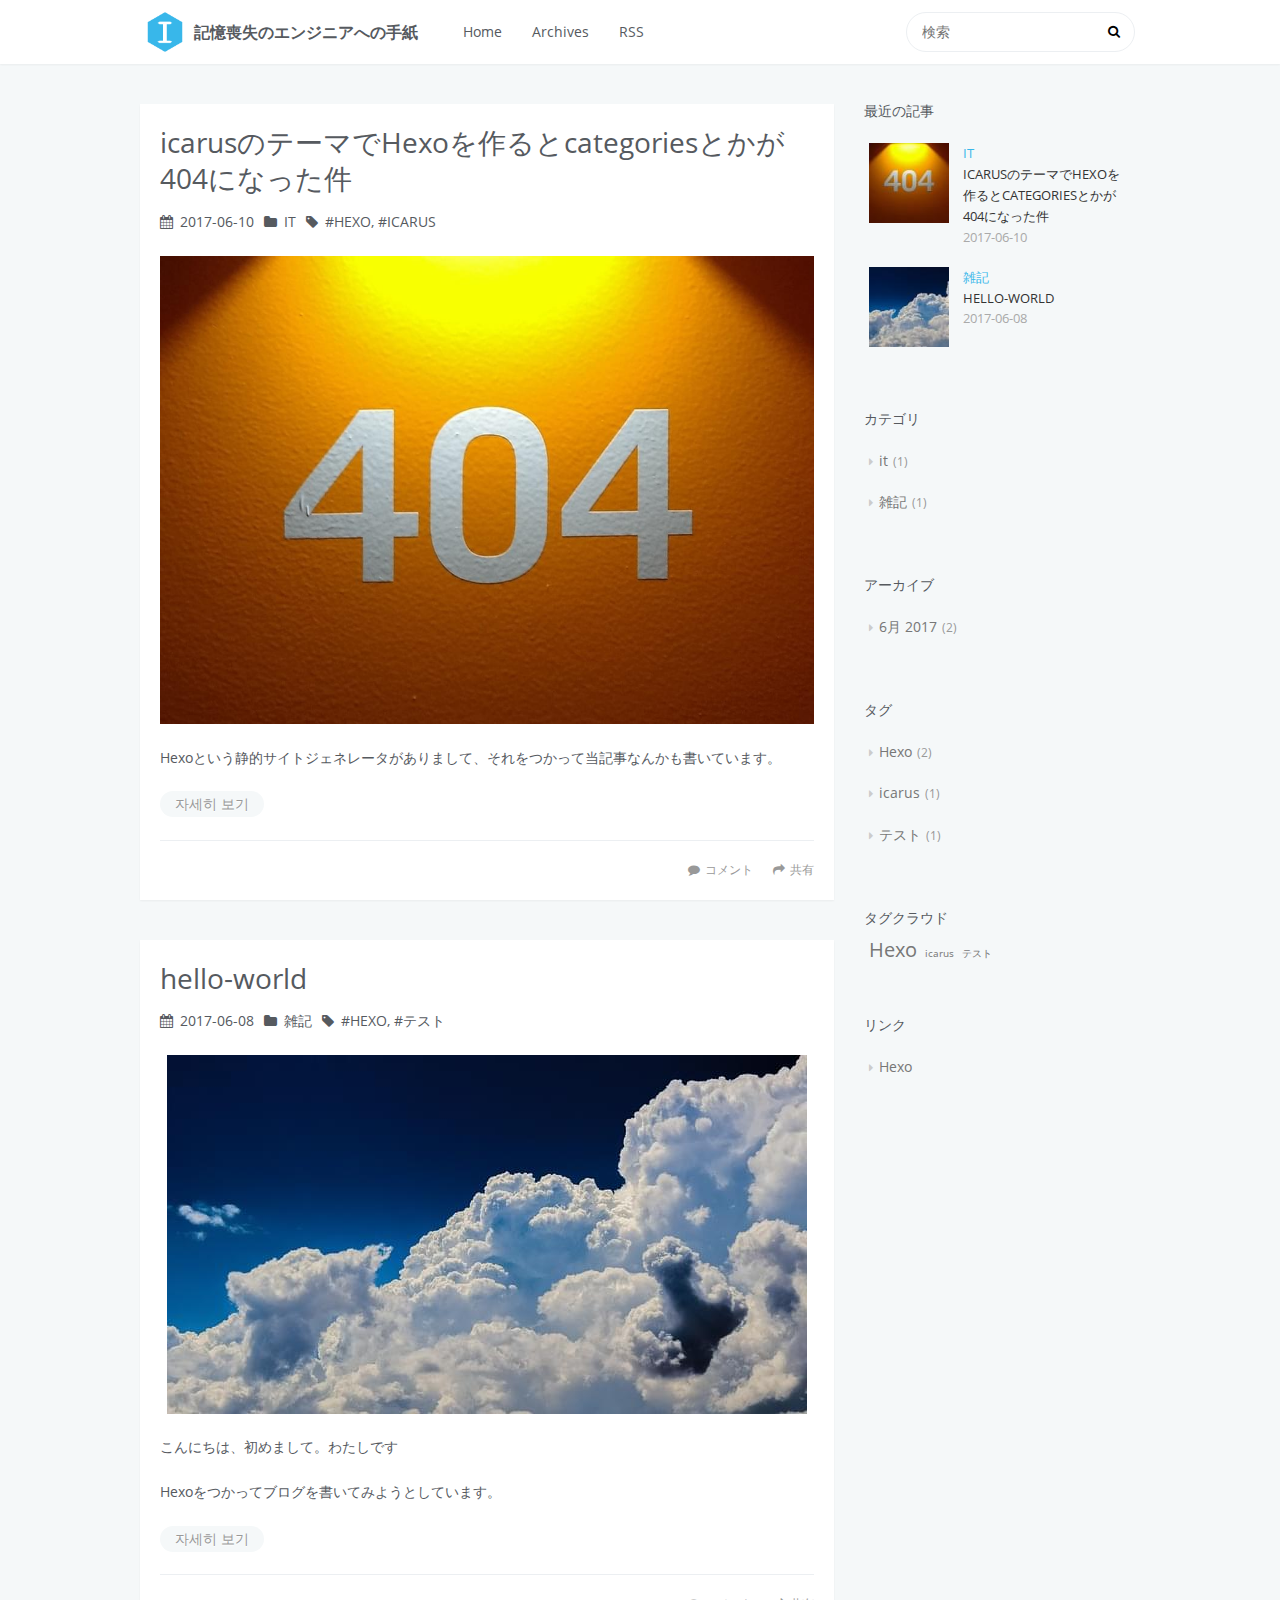
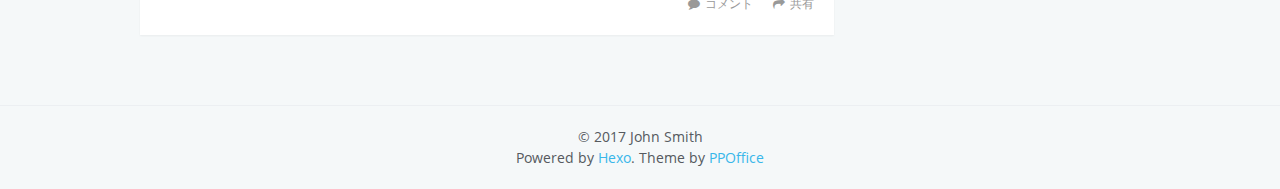
==== commit 268db151: "Hexo deploy" ====
--- a/index.html
+++ b/index.html
@@ -1 +1 @@
-<!DOCTYPE html><html lang="ja"><head><meta charset="utf-8"><title>記憶喪失のエンジニアへの手紙</title><meta name="viewport" content="width=device-width,initial-scale=1,maximum-scale=1"><meta property="og:type" content="website"><meta property="og:title" content="記憶喪失のエンジニアへの手紙"><meta property="og:url" content="https://dskssk.github.io/index.html"><meta property="og:site_name" content="記憶喪失のエンジニアへの手紙"><meta name="twitter:card" content="summary"><meta name="twitter:title" content="記憶喪失のエンジニアへの手紙"><link rel="alternate" href="/" title="記憶喪失のエンジニアへの手紙" type="application/atom+xml"><link rel="stylesheet" href="/libs/font-awesome/css/font-awesome.min.css"><link rel="stylesheet" href="/libs/open-sans/styles.css"><link rel="stylesheet" href="/libs/source-code-pro/styles.css"><link rel="stylesheet" href="/css/style.css"><script src="/libs/jquery/2.1.3/jquery.min.js"></script><link rel="stylesheet" href="/libs/lightgallery/css/lightgallery.min.css"><link rel="stylesheet" href="/libs/justified-gallery/justifiedGallery.min.css"></head></html><body><div id="container"><header id="header"><div id="header-main" class="header-inner"><div class="outer"><a href="/" id="logo"><i class="logo"></i> <span class="site-title">記憶喪失のエンジニアへの手紙</span></a><nav id="main-nav"><a class="main-nav-link" href="/.">Home</a> <a class="main-nav-link" href="/archives">Archives</a> <a class="main-nav-link" href="/atom.xml">RSS</a></nav><div id="search-form-wrap"><form class="search-form"><input type="text" class="ins-search-input search-form-input" placeholder="検索"> <button type="submit" class="search-form-submit"></button></form><div class="ins-search"><div class="ins-search-mask"></div><div class="ins-search-container"><div class="ins-input-wrapper"><input type="text" class="ins-search-input" placeholder="Type something..."> <span class="ins-close ins-selectable"><i class="fa fa-times-circle"></i></span></div><div class="ins-section-wrapper"><div class="ins-section-container"></div></div></div></div><script>!function(T){var n={TRANSLATION:{POSTS:"投稿",PAGES:"Pages",CATEGORIES:"カテゴリ",TAGS:"タグ",UNTITLED:"(Untitled)"},ROOT_URL:"/",CONTENT_URL:"/content.json"};T.INSIGHT_CONFIG=n}(window)</script><script src="/js/insight.js"></script></div></div></div><div id="main-nav-mobile" class="header-sub header-inner"><table class="menu outer"><tr><td><a class="main-nav-link" href="/.">Home</a></td><td><a class="main-nav-link" href="/archives">Archives</a></td><td><a class="main-nav-link" href="/atom.xml">RSS</a></td><td><div class="search-form"><input type="text" class="ins-search-input search-form-input" placeholder="検索"></div></td></tr></table></div></header><div class="outer"><section id="main"><article id="post-icarusのテーマでhexoを作るとcategoriesとかが404になった件" class="article article-type-post" itemscope itemprop="blogPost"><div class="article-inner"><header class="article-header"><h1 itemprop="name"><a class="article-title" href="/2017/06/10/icarusのテーマでhexoを作るとcategoriesとかが404になった件/">icarusのテーマでHexoを作るとcategoriesとかが404になった件</a></h1><div class="article-meta"><div class="article-date"><i class="fa fa-calendar"></i> <a href="/2017/06/10/icarusのテーマでhexoを作るとcategoriesとかが404になった件/"><time datetime="2017-06-10T13:16:32.000Z" itemprop="datePublished">2017-06-10</time></a></div><div class="article-category"><i class="fa fa-folder"></i> <a class="article-category-link" href="/categories/it/">it</a></div><div class="article-tag"><i class="fa fa-tag"></i> <a class="tag-link" href="/tags/Hexo/">Hexo</a>, <a class="tag-link" href="/tags/icarus/">icarus</a></div></div></header><div class="article-entry" itemprop="articleBody"><p></p><p><img src="/img/not_found.jpg" alt=""></p><p>Hexoという静的サイトジェネレータがありまして、それをつかって当記事なんかも書いています。</p><p></p><p class="article-more-link"><a href="/2017/06/10/icarusのテーマでhexoを作るとcategoriesとかが404になった件/#more">Read More</a></p></div><footer class="article-footer"><div class="share-container"></div><a data-url="https://dskssk.github.io/2017/06/10/icarusのテーマでhexoを作るとcategoriesとかが404になった件/" data-id="cj3rcv6g400010gjpxskaxij1" class="article-share-link"><i class="fa fa-share"></i>共有</a><script>!function(t){"undefined"!=typeof __SHARE_BUTTON_BINDED__&&__SHARE_BUTTON_BINDED__||(__SHARE_BUTTON_BINDED__=!0,t("body").on("click",function(){t(".article-share-box.on").removeClass("on")}).on("click",".article-share-link",function(e){e.stopPropagation();var a,o=t(this),i=o.attr("data-url"),r=encodeURIComponent(i),s="article-share-box-"+o.attr("data-id"),l=o.offset();if(t("#"+s).length){if((a=t("#"+s)).hasClass("on"))return void a.removeClass("on")}else{var n=['<div id="'+s+'" class="article-share-box">','<input class="article-share-input" value="'+i+'">','<div class="article-share-links">','<a href="https://twitter.com/intent/tweet?url='+r+'" class="fa fa-twitter article-share-twitter" target="_blank" title="Twitter"></a>','<a href="https://www.facebook.com/sharer.php?u='+r+'" class="fa fa-facebook article-share-facebook" target="_blank" title="Facebook"></a>','<a href="http://pinterest.com/pin/create/button/?url='+r+'" class="fa fa-pinterest article-share-pinterest" target="_blank" title="Pinterest"></a>','<a href="https://plus.google.com/share?url='+r+'" class="fa fa-google article-share-google" target="_blank" title="Google+"></a>',"</div>","</div>"].join("");a=t(n),t("body").append(a)}t(".article-share-box.on").hide(),a.css({top:l.top+25,left:l.left}).addClass("on")}).on("click",".article-share-box",function(t){t.stopPropagation()}).on("click",".article-share-box-input",function(){t(this).select()}).on("click",".article-share-box-link",function(t){t.preventDefault(),t.stopPropagation(),window.open(this.href,"article-share-box-window-"+Date.now(),"width=500,height=450")}))}(jQuery)</script><a href="https://dskssk.github.io/2017/06/10/icarusのテーマでhexoを作るとcategoriesとかが404になった件/#comments" class="article-comment-link disqus-comment-count" data-disqus-url="https://dskssk.github.io/2017/06/10/icarusのテーマでhexoを作るとcategoriesとかが404になった件/">コメント</a></footer></div></article><article id="post-hello-world" class="article article-type-post" itemscope itemprop="blogPost"><div class="article-inner"><header class="article-header"><h1 itemprop="name"><a class="article-title" href="/2017/06/08/hello-world/">hello-world</a></h1><div class="article-meta"><div class="article-date"><i class="fa fa-calendar"></i> <a href="/2017/06/08/hello-world/"><time datetime="2017-06-08T12:47:33.000Z" itemprop="datePublished">2017-06-08</time></a></div><div class="article-category"><i class="fa fa-folder"></i> <a class="article-category-link" href="/categories/雑記/">雑記</a></div><div class="article-tag"><i class="fa fa-tag"></i> <a class="tag-link" href="/tags/Hexo/">Hexo</a>, <a class="tag-link" href="/tags/テスト/">テスト</a></div></div></header><div class="article-entry" itemprop="articleBody"><p></p><p><img src="/img/clouds-2329680_640.jpg" alt=""></p><p>こんにちは、初めまして。わたしです</p><p>Hexoをつかってブログを書いてみようとしています。</p><p></p><p class="article-more-link"><a href="/2017/06/08/hello-world/#more">Read More</a></p></div><footer class="article-footer"><div class="share-container"></div><a data-url="https://dskssk.github.io/2017/06/08/hello-world/" data-id="cj3rcv6ey00000gjp5xgh105y" class="article-share-link"><i class="fa fa-share"></i>共有</a><script>!function(t){"undefined"!=typeof __SHARE_BUTTON_BINDED__&&__SHARE_BUTTON_BINDED__||(__SHARE_BUTTON_BINDED__=!0,t("body").on("click",function(){t(".article-share-box.on").removeClass("on")}).on("click",".article-share-link",function(e){e.stopPropagation();var a,o=t(this),i=o.attr("data-url"),r=encodeURIComponent(i),s="article-share-box-"+o.attr("data-id"),l=o.offset();if(t("#"+s).length){if((a=t("#"+s)).hasClass("on"))return void a.removeClass("on")}else{var n=['<div id="'+s+'" class="article-share-box">','<input class="article-share-input" value="'+i+'">','<div class="article-share-links">','<a href="https://twitter.com/intent/tweet?url='+r+'" class="fa fa-twitter article-share-twitter" target="_blank" title="Twitter"></a>','<a href="https://www.facebook.com/sharer.php?u='+r+'" class="fa fa-facebook article-share-facebook" target="_blank" title="Facebook"></a>','<a href="http://pinterest.com/pin/create/button/?url='+r+'" class="fa fa-pinterest article-share-pinterest" target="_blank" title="Pinterest"></a>','<a href="https://plus.google.com/share?url='+r+'" class="fa fa-google article-share-google" target="_blank" title="Google+"></a>',"</div>","</div>"].join("");a=t(n),t("body").append(a)}t(".article-share-box.on").hide(),a.css({top:l.top+25,left:l.left}).addClass("on")}).on("click",".article-share-box",function(t){t.stopPropagation()}).on("click",".article-share-box-input",function(){t(this).select()}).on("click",".article-share-box-link",function(t){t.preventDefault(),t.stopPropagation(),window.open(this.href,"article-share-box-window-"+Date.now(),"width=500,height=450")}))}(jQuery)</script><a href="https://dskssk.github.io/2017/06/08/hello-world/#comments" class="article-comment-link disqus-comment-count" data-disqus-url="https://dskssk.github.io/2017/06/08/hello-world/">コメント</a></footer></div></article></section><aside id="sidebar"><div class="widget-wrap"><h3 class="widget-title">最近の記事</h3><div class="widget"><ul id="recent-post"><li><div class="item-thumbnail"><a href="/2017/06/10/icarusのテーマでhexoを作るとcategoriesとかが404になった件/" class="thumbnail"><span style="background-image:url(/img/not_found.thumbnail.jpg)" alt="icarusのテーマでHexoを作るとcategoriesとかが404になった件" class="thumbnail-image"></span></a></div><div class="item-inner"><p class="item-category"><a class="article-category-link" href="/categories/it/">it</a></p><p class="item-title"><a href="/2017/06/10/icarusのテーマでhexoを作るとcategoriesとかが404になった件/" class="title">icarusのテーマでHexoを作るとcategoriesとかが404になった件</a></p><p class="item-date"><time datetime="2017-06-10T13:16:32.000Z" itemprop="datePublished">2017-06-10</time></p></div></li><li><div class="item-thumbnail"><a href="/2017/06/08/hello-world/" class="thumbnail"><span style="background-image:url(/img/clouds-2329680_640.thumbnail.jpg)" alt="hello-world" class="thumbnail-image"></span></a></div><div class="item-inner"><p class="item-category"><a class="article-category-link" href="/categories/雑記/">雑記</a></p><p class="item-title"><a href="/2017/06/08/hello-world/" class="title">hello-world</a></p><p class="item-date"><time datetime="2017-06-08T12:47:33.000Z" itemprop="datePublished">2017-06-08</time></p></div></li></ul></div></div><div class="widget-wrap"><h3 class="widget-title">カテゴリ</h3><div class="widget"><ul class="category-list"><li class="category-list-item"><a class="category-list-link" href="/categories/it/">it</a><span class="category-list-count">1</span></li><li class="category-list-item"><a class="category-list-link" href="/categories/雑記/">雑記</a><span class="category-list-count">1</span></li></ul></div></div><div class="widget-wrap"><h3 class="widget-title">アーカイブ</h3><div class="widget"><ul class="archive-list"><li class="archive-list-item"><a class="archive-list-link" href="/archives/2017/06/">6月 2017</a><span class="archive-list-count">2</span></li></ul></div></div><div class="widget-wrap"><h3 class="widget-title">タグ</h3><div class="widget"><ul class="tag-list"><li class="tag-list-item"><a class="tag-list-link" href="/tags/Hexo/">Hexo</a><span class="tag-list-count">2</span></li><li class="tag-list-item"><a class="tag-list-link" href="/tags/icarus/">icarus</a><span class="tag-list-count">1</span></li><li class="tag-list-item"><a class="tag-list-link" href="/tags/テスト/">テスト</a><span class="tag-list-count">1</span></li></ul></div></div><div class="widget-wrap"><h3 class="widget-title">タグクラウド</h3><div class="widget tagcloud"><a href="/tags/Hexo/" style="font-size:20px">Hexo</a> <a href="/tags/icarus/" style="font-size:10px">icarus</a> <a href="/tags/テスト/" style="font-size:10px">テスト</a></div></div><div class="widget-wrap widget-list"><h3 class="widget-title">リンク</h3><div class="widget"><ul><li><a href="http://hexo.io">Hexo</a></li></ul></div></div><div id="toTop" class="fa fa-angle-up"></div></aside></div><footer id="footer"><div class="outer"><div id="footer-info" class="inner">&copy; 2017 John Smith<br>Powered by <a href="http://hexo.io/" target="_blank">Hexo</a>. Theme by <a href="http://github.com/ppoffice">PPOffice</a></div></div></footer><script>var disqus_config=function(){this.page.identifier="undefined"};!function(){var e=document,t=e.createElement("script");t.src="//clipclapclick.disqus.com/count.js",t.setAttribute("data-timestamp",+new Date),(e.head||e.body).appendChild(t)}()</script><script src="/libs/lightgallery/js/lightgallery.min.js"></script><script src="/libs/lightgallery/js/lg-thumbnail.min.js"></script><script src="/libs/lightgallery/js/lg-pager.min.js"></script><script src="/libs/lightgallery/js/lg-autoplay.min.js"></script><script src="/libs/lightgallery/js/lg-fullscreen.min.js"></script><script src="/libs/lightgallery/js/lg-zoom.min.js"></script><script src="/libs/lightgallery/js/lg-hash.min.js"></script><script src="/libs/lightgallery/js/lg-share.min.js"></script><script src="/libs/lightgallery/js/lg-video.min.js"></script><script src="/libs/justified-gallery/jquery.justifiedGallery.min.js"></script><script src="/js/main.js"></script></div></body>+<!DOCTYPE html><html lang="ja"><head><meta charset="utf-8"><title>記憶喪失のエンジニアへの手紙</title><meta name="viewport" content="width=device-width,initial-scale=1,maximum-scale=1"><meta property="og:type" content="website"><meta property="og:title" content="記憶喪失のエンジニアへの手紙"><meta property="og:url" content="https://dskssk.github.io/index.html"><meta property="og:site_name" content="記憶喪失のエンジニアへの手紙"><meta name="twitter:card" content="summary"><meta name="twitter:title" content="記憶喪失のエンジニアへの手紙"><link rel="alternate" href="/" title="記憶喪失のエンジニアへの手紙" type="application/atom+xml"><link rel="icon" href="/favicon.ico"><link rel="stylesheet" href="/libs/font-awesome/css/font-awesome.min.css"><link rel="stylesheet" href="/libs/open-sans/styles.css"><link rel="stylesheet" href="/libs/source-code-pro/styles.css"><link rel="stylesheet" href="/css/style.css"><script src="/libs/jquery/2.1.3/jquery.min.js"></script><link rel="stylesheet" href="/libs/lightgallery/css/lightgallery.min.css"><link rel="stylesheet" href="/libs/justified-gallery/justifiedGallery.min.css"></head></html><body><div id="container"><header id="header"><div id="header-main" class="header-inner"><div class="outer"><a href="/" id="logo"><i class="logo"></i> <span class="site-title">記憶喪失のエンジニアへの手紙</span></a><nav id="main-nav"><a class="main-nav-link" href="/.">Home</a> <a class="main-nav-link" href="/archives">Archives</a> <a class="main-nav-link" href="/atom.xml">RSS</a></nav><div id="search-form-wrap"><form class="search-form"><input type="text" class="ins-search-input search-form-input" placeholder="検索"> <button type="submit" class="search-form-submit"></button></form><div class="ins-search"><div class="ins-search-mask"></div><div class="ins-search-container"><div class="ins-input-wrapper"><input type="text" class="ins-search-input" placeholder="Type something..."> <span class="ins-close ins-selectable"><i class="fa fa-times-circle"></i></span></div><div class="ins-section-wrapper"><div class="ins-section-container"></div></div></div></div><script>!function(T){var n={TRANSLATION:{POSTS:"投稿",PAGES:"Pages",CATEGORIES:"カテゴリ",TAGS:"タグ",UNTITLED:"(Untitled)"},ROOT_URL:"/",CONTENT_URL:"/content.json"};T.INSIGHT_CONFIG=n}(window)</script><script src="/js/insight.js"></script></div></div></div><div id="main-nav-mobile" class="header-sub header-inner"><table class="menu outer"><tr><td><a class="main-nav-link" href="/.">Home</a></td><td><a class="main-nav-link" href="/archives">Archives</a></td><td><a class="main-nav-link" href="/atom.xml">RSS</a></td><td><div class="search-form"><input type="text" class="ins-search-input search-form-input" placeholder="検索"></div></td></tr></table></div></header><div class="outer"><section id="main"><article id="post-icarusのテーマでhexoを作るとcategoriesとかが404になった件" class="article article-type-post" itemscope itemprop="blogPost"><div class="article-inner"><header class="article-header"><h1 itemprop="name"><a class="article-title" href="/2017/06/10/icarusのテーマでhexoを作るとcategoriesとかが404になった件/">icarusのテーマでHexoを作るとcategoriesとかが404になった件</a></h1><div class="article-meta"><div class="article-date"><i class="fa fa-calendar"></i> <a href="/2017/06/10/icarusのテーマでhexoを作るとcategoriesとかが404になった件/"><time datetime="2017-06-10T13:16:32.000Z" itemprop="datePublished">2017-06-10</time></a></div><div class="article-category"><i class="fa fa-folder"></i> <a class="article-category-link" href="/categories/it/">it</a></div><div class="article-tag"><i class="fa fa-tag"></i> <a class="tag-link" href="/tags/Hexo/">Hexo</a>, <a class="tag-link" href="/tags/icarus/">icarus</a></div></div></header><div class="article-entry" itemprop="articleBody"><p></p><p><img src="/img/not_found.jpg" alt=""></p><p>Hexoという静的サイトジェネレータがありまして、それをつかって当記事なんかも書いています。</p><p></p><p class="article-more-link"><a href="/2017/06/10/icarusのテーマでhexoを作るとcategoriesとかが404になった件/#more">자세히 보기</a></p></div><footer class="article-footer"><div class="share-container"></div><a data-url="https://dskssk.github.io/2017/06/10/icarusのテーマでhexoを作るとcategoriesとかが404になった件/" data-id="cj3rcv6g400010gjpxskaxij1" class="article-share-link"><i class="fa fa-share"></i>共有</a><script>!function(t){"undefined"!=typeof __SHARE_BUTTON_BINDED__&&__SHARE_BUTTON_BINDED__||(__SHARE_BUTTON_BINDED__=!0,t("body").on("click",function(){t(".article-share-box.on").removeClass("on")}).on("click",".article-share-link",function(e){e.stopPropagation();var a,o=t(this),i=o.attr("data-url"),r=encodeURIComponent(i),s="article-share-box-"+o.attr("data-id"),l=o.offset();if(t("#"+s).length){if((a=t("#"+s)).hasClass("on"))return void a.removeClass("on")}else{var n=['<div id="'+s+'" class="article-share-box">','<input class="article-share-input" value="'+i+'">','<div class="article-share-links">','<a href="https://twitter.com/intent/tweet?url='+r+'" class="fa fa-twitter article-share-twitter" target="_blank" title="Twitter"></a>','<a href="https://www.facebook.com/sharer.php?u='+r+'" class="fa fa-facebook article-share-facebook" target="_blank" title="Facebook"></a>','<a href="http://pinterest.com/pin/create/button/?url='+r+'" class="fa fa-pinterest article-share-pinterest" target="_blank" title="Pinterest"></a>','<a href="https://plus.google.com/share?url='+r+'" class="fa fa-google article-share-google" target="_blank" title="Google+"></a>',"</div>","</div>"].join("");a=t(n),t("body").append(a)}t(".article-share-box.on").hide(),a.css({top:l.top+25,left:l.left}).addClass("on")}).on("click",".article-share-box",function(t){t.stopPropagation()}).on("click",".article-share-box-input",function(){t(this).select()}).on("click",".article-share-box-link",function(t){t.preventDefault(),t.stopPropagation(),window.open(this.href,"article-share-box-window-"+Date.now(),"width=500,height=450")}))}(jQuery)</script><a href="https://dskssk.github.io/2017/06/10/icarusのテーマでhexoを作るとcategoriesとかが404になった件/#comments" class="article-comment-link disqus-comment-count" data-disqus-url="https://dskssk.github.io/2017/06/10/icarusのテーマでhexoを作るとcategoriesとかが404になった件/">コメント</a></footer></div></article><article id="post-hello-world" class="article article-type-post" itemscope itemprop="blogPost"><div class="article-inner"><header class="article-header"><h1 itemprop="name"><a class="article-title" href="/2017/06/08/hello-world/">hello-world</a></h1><div class="article-meta"><div class="article-date"><i class="fa fa-calendar"></i> <a href="/2017/06/08/hello-world/"><time datetime="2017-06-08T12:47:33.000Z" itemprop="datePublished">2017-06-08</time></a></div><div class="article-category"><i class="fa fa-folder"></i> <a class="article-category-link" href="/categories/雑記/">雑記</a></div><div class="article-tag"><i class="fa fa-tag"></i> <a class="tag-link" href="/tags/Hexo/">Hexo</a>, <a class="tag-link" href="/tags/テスト/">テスト</a></div></div></header><div class="article-entry" itemprop="articleBody"><p></p><p><img src="/img/clouds-2329680_640.jpg" alt=""></p><p>こんにちは、初めまして。わたしです</p><p>Hexoをつかってブログを書いてみようとしています。</p><p></p><p class="article-more-link"><a href="/2017/06/08/hello-world/#more">자세히 보기</a></p></div><footer class="article-footer"><div class="share-container"></div><a data-url="https://dskssk.github.io/2017/06/08/hello-world/" data-id="cj3rcv6ey00000gjp5xgh105y" class="article-share-link"><i class="fa fa-share"></i>共有</a><script>!function(t){"undefined"!=typeof __SHARE_BUTTON_BINDED__&&__SHARE_BUTTON_BINDED__||(__SHARE_BUTTON_BINDED__=!0,t("body").on("click",function(){t(".article-share-box.on").removeClass("on")}).on("click",".article-share-link",function(e){e.stopPropagation();var a,o=t(this),i=o.attr("data-url"),r=encodeURIComponent(i),s="article-share-box-"+o.attr("data-id"),l=o.offset();if(t("#"+s).length){if((a=t("#"+s)).hasClass("on"))return void a.removeClass("on")}else{var n=['<div id="'+s+'" class="article-share-box">','<input class="article-share-input" value="'+i+'">','<div class="article-share-links">','<a href="https://twitter.com/intent/tweet?url='+r+'" class="fa fa-twitter article-share-twitter" target="_blank" title="Twitter"></a>','<a href="https://www.facebook.com/sharer.php?u='+r+'" class="fa fa-facebook article-share-facebook" target="_blank" title="Facebook"></a>','<a href="http://pinterest.com/pin/create/button/?url='+r+'" class="fa fa-pinterest article-share-pinterest" target="_blank" title="Pinterest"></a>','<a href="https://plus.google.com/share?url='+r+'" class="fa fa-google article-share-google" target="_blank" title="Google+"></a>',"</div>","</div>"].join("");a=t(n),t("body").append(a)}t(".article-share-box.on").hide(),a.css({top:l.top+25,left:l.left}).addClass("on")}).on("click",".article-share-box",function(t){t.stopPropagation()}).on("click",".article-share-box-input",function(){t(this).select()}).on("click",".article-share-box-link",function(t){t.preventDefault(),t.stopPropagation(),window.open(this.href,"article-share-box-window-"+Date.now(),"width=500,height=450")}))}(jQuery)</script><a href="https://dskssk.github.io/2017/06/08/hello-world/#comments" class="article-comment-link disqus-comment-count" data-disqus-url="https://dskssk.github.io/2017/06/08/hello-world/">コメント</a></footer></div></article></section><aside id="sidebar"><div class="widget-wrap"><h3 class="widget-title">最近の記事</h3><div class="widget"><ul id="recent-post"><li><div class="item-thumbnail"><a href="/2017/06/10/icarusのテーマでhexoを作るとcategoriesとかが404になった件/" class="thumbnail"><span style="background-image:url(/img/not_found.thumbnail.jpg)" alt="icarusのテーマでHexoを作るとcategoriesとかが404になった件" class="thumbnail-image"></span></a></div><div class="item-inner"><p class="item-category"><a class="article-category-link" href="/categories/it/">it</a></p><p class="item-title"><a href="/2017/06/10/icarusのテーマでhexoを作るとcategoriesとかが404になった件/" class="title">icarusのテーマでHexoを作るとcategoriesとかが404になった件</a></p><p class="item-date"><time datetime="2017-06-10T13:16:32.000Z" itemprop="datePublished">2017-06-10</time></p></div></li><li><div class="item-thumbnail"><a href="/2017/06/08/hello-world/" class="thumbnail"><span style="background-image:url(/img/clouds-2329680_640.thumbnail.jpg)" alt="hello-world" class="thumbnail-image"></span></a></div><div class="item-inner"><p class="item-category"><a class="article-category-link" href="/categories/雑記/">雑記</a></p><p class="item-title"><a href="/2017/06/08/hello-world/" class="title">hello-world</a></p><p class="item-date"><time datetime="2017-06-08T12:47:33.000Z" itemprop="datePublished">2017-06-08</time></p></div></li></ul></div></div><div class="widget-wrap"><h3 class="widget-title">カテゴリ</h3><div class="widget"><ul class="category-list"><li class="category-list-item"><a class="category-list-link" href="/categories/it/">it</a><span class="category-list-count">1</span></li><li class="category-list-item"><a class="category-list-link" href="/categories/雑記/">雑記</a><span class="category-list-count">1</span></li></ul></div></div><div class="widget-wrap"><h3 class="widget-title">アーカイブ</h3><div class="widget"><ul class="archive-list"><li class="archive-list-item"><a class="archive-list-link" href="/archives/2017/06/">6月 2017</a><span class="archive-list-count">2</span></li></ul></div></div><div class="widget-wrap"><h3 class="widget-title">タグ</h3><div class="widget"><ul class="tag-list"><li class="tag-list-item"><a class="tag-list-link" href="/tags/Hexo/">Hexo</a><span class="tag-list-count">2</span></li><li class="tag-list-item"><a class="tag-list-link" href="/tags/icarus/">icarus</a><span class="tag-list-count">1</span></li><li class="tag-list-item"><a class="tag-list-link" href="/tags/テスト/">テスト</a><span class="tag-list-count">1</span></li></ul></div></div><div class="widget-wrap"><h3 class="widget-title">タグクラウド</h3><div class="widget tagcloud"><a href="/tags/Hexo/" style="font-size:20px">Hexo</a> <a href="/tags/icarus/" style="font-size:10px">icarus</a> <a href="/tags/テスト/" style="font-size:10px">テスト</a></div></div><div class="widget-wrap widget-list"><h3 class="widget-title">リンク</h3><div class="widget"><ul><li><a href="http://hexo.io">Hexo</a></li></ul></div></div><div id="toTop" class="fa fa-angle-up"></div></aside></div><footer id="footer"><div class="outer"><div id="footer-info" class="inner">&copy; 2017 John Smith<br>Powered by <a href="http://hexo.io/" target="_blank">Hexo</a>. Theme by <a href="http://github.com/ppoffice">PPOffice</a></div></div></footer><script>var disqus_config=function(){this.page.identifier="undefined"};!function(){var e=document,t=e.createElement("script");t.src="//clipclapclick.disqus.com/count.js",t.setAttribute("data-timestamp",+new Date),(e.head||e.body).appendChild(t)}()</script><script src="/libs/lightgallery/js/lightgallery.min.js"></script><script src="/libs/lightgallery/js/lg-thumbnail.min.js"></script><script src="/libs/lightgallery/js/lg-pager.min.js"></script><script src="/libs/lightgallery/js/lg-autoplay.min.js"></script><script src="/libs/lightgallery/js/lg-fullscreen.min.js"></script><script src="/libs/lightgallery/js/lg-zoom.min.js"></script><script src="/libs/lightgallery/js/lg-hash.min.js"></script><script src="/libs/lightgallery/js/lg-share.min.js"></script><script src="/libs/lightgallery/js/lg-video.min.js"></script><script src="/libs/justified-gallery/jquery.justifiedGallery.min.js"></script><script src="/js/main.js"></script></div></body>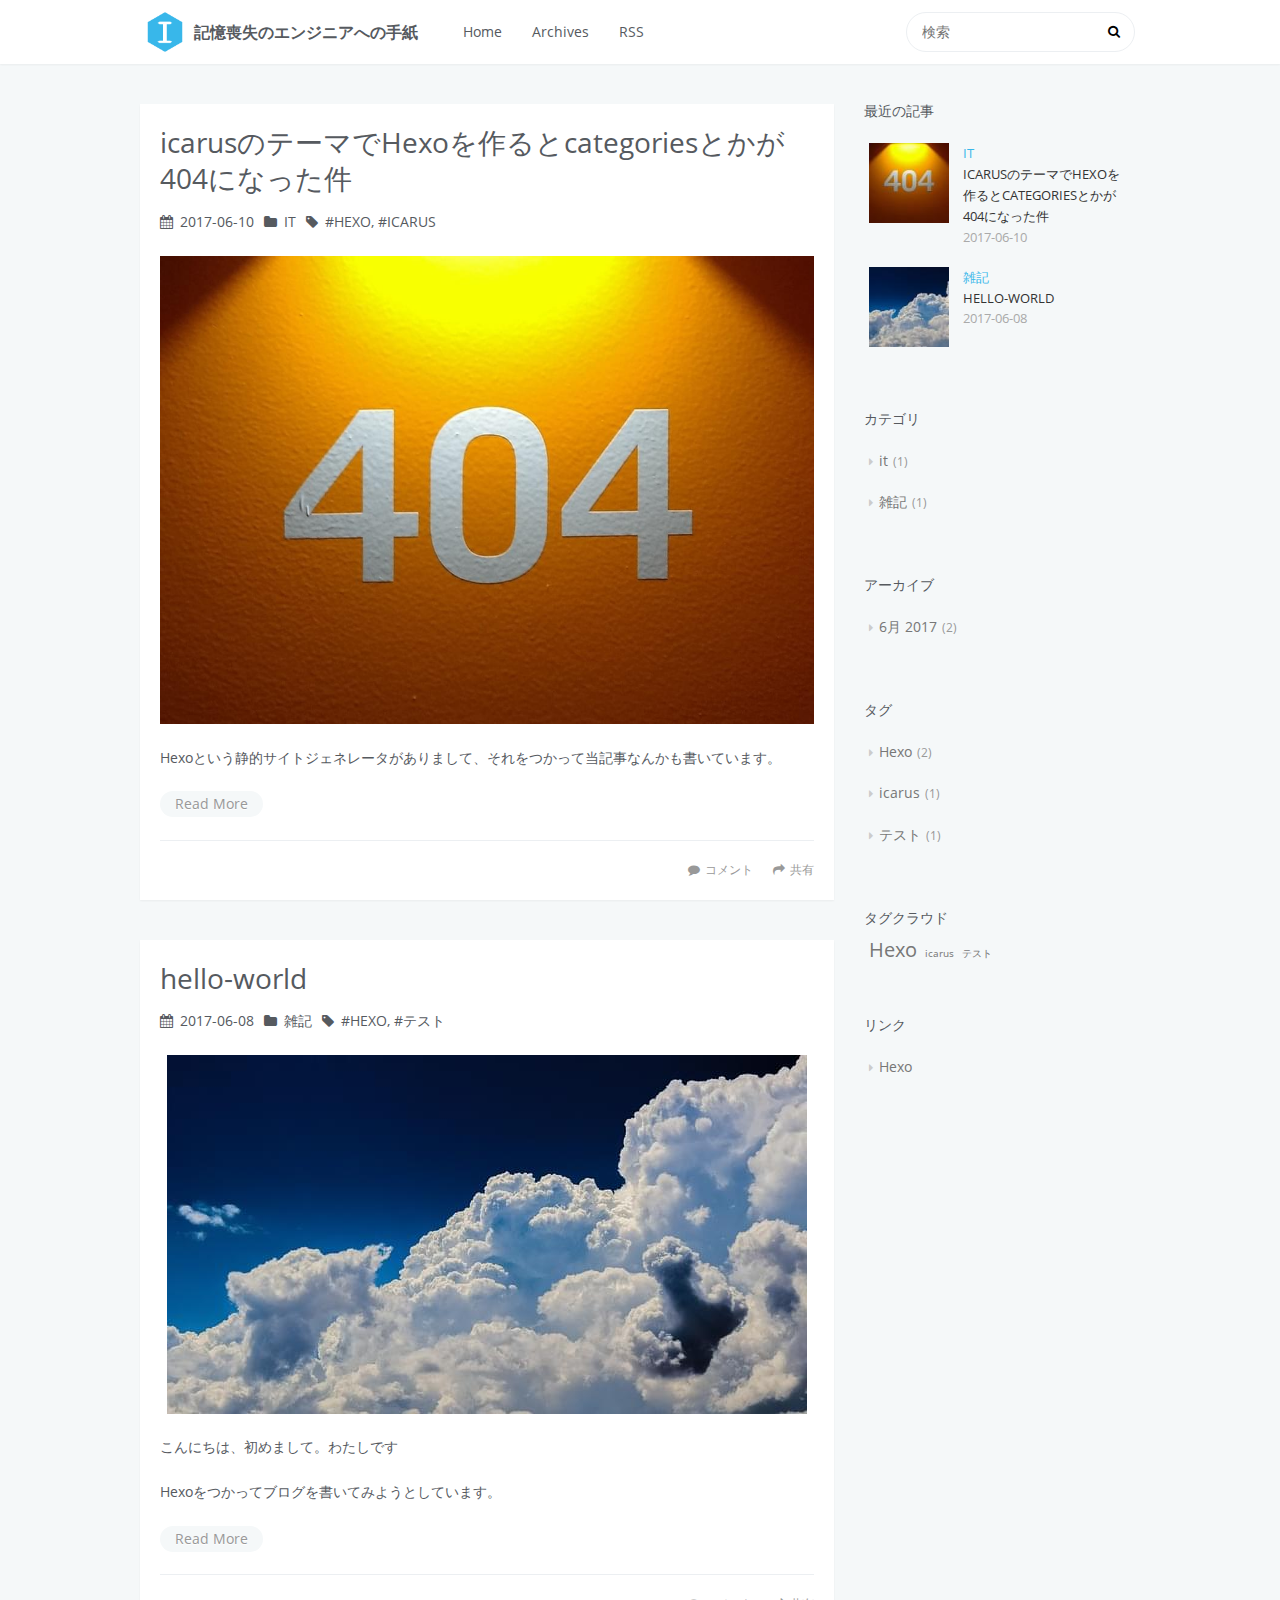
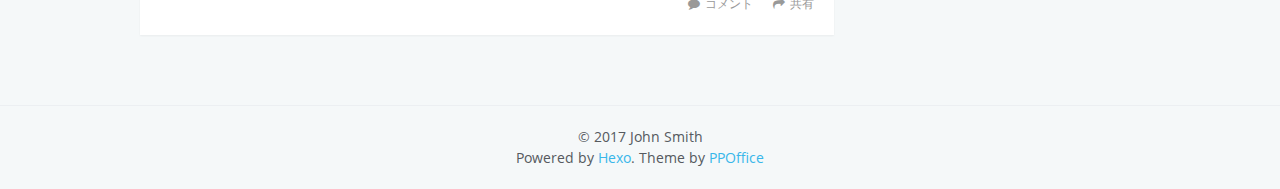
==== commit 76aaa909: "Hexo deploy" ====
--- a/index.html
+++ b/index.html
@@ -1 +1 @@
-<!DOCTYPE html><html lang="ja"><head><meta charset="utf-8"><title>記憶喪失のエンジニアへの手紙</title><meta name="viewport" content="width=device-width,initial-scale=1,maximum-scale=1"><meta property="og:type" content="website"><meta property="og:title" content="記憶喪失のエンジニアへの手紙"><meta property="og:url" content="https://dskssk.github.io/index.html"><meta property="og:site_name" content="記憶喪失のエンジニアへの手紙"><meta name="twitter:card" content="summary"><meta name="twitter:title" content="記憶喪失のエンジニアへの手紙"><link rel="alternate" href="/" title="記憶喪失のエンジニアへの手紙" type="application/atom+xml"><link rel="icon" href="/favicon.ico"><link rel="stylesheet" href="/libs/font-awesome/css/font-awesome.min.css"><link rel="stylesheet" href="/libs/open-sans/styles.css"><link rel="stylesheet" href="/libs/source-code-pro/styles.css"><link rel="stylesheet" href="/css/style.css"><script src="/libs/jquery/2.1.3/jquery.min.js"></script><link rel="stylesheet" href="/libs/lightgallery/css/lightgallery.min.css"><link rel="stylesheet" href="/libs/justified-gallery/justifiedGallery.min.css"></head></html><body><div id="container"><header id="header"><div id="header-main" class="header-inner"><div class="outer"><a href="/" id="logo"><i class="logo"></i> <span class="site-title">記憶喪失のエンジニアへの手紙</span></a><nav id="main-nav"><a class="main-nav-link" href="/.">Home</a> <a class="main-nav-link" href="/archives">Archives</a> <a class="main-nav-link" href="/atom.xml">RSS</a></nav><div id="search-form-wrap"><form class="search-form"><input type="text" class="ins-search-input search-form-input" placeholder="検索"> <button type="submit" class="search-form-submit"></button></form><div class="ins-search"><div class="ins-search-mask"></div><div class="ins-search-container"><div class="ins-input-wrapper"><input type="text" class="ins-search-input" placeholder="Type something..."> <span class="ins-close ins-selectable"><i class="fa fa-times-circle"></i></span></div><div class="ins-section-wrapper"><div class="ins-section-container"></div></div></div></div><script>!function(T){var n={TRANSLATION:{POSTS:"投稿",PAGES:"Pages",CATEGORIES:"カテゴリ",TAGS:"タグ",UNTITLED:"(Untitled)"},ROOT_URL:"/",CONTENT_URL:"/content.json"};T.INSIGHT_CONFIG=n}(window)</script><script src="/js/insight.js"></script></div></div></div><div id="main-nav-mobile" class="header-sub header-inner"><table class="menu outer"><tr><td><a class="main-nav-link" href="/.">Home</a></td><td><a class="main-nav-link" href="/archives">Archives</a></td><td><a class="main-nav-link" href="/atom.xml">RSS</a></td><td><div class="search-form"><input type="text" class="ins-search-input search-form-input" placeholder="検索"></div></td></tr></table></div></header><div class="outer"><section id="main"><article id="post-icarusのテーマでhexoを作るとcategoriesとかが404になった件" class="article article-type-post" itemscope itemprop="blogPost"><div class="article-inner"><header class="article-header"><h1 itemprop="name"><a class="article-title" href="/2017/06/10/icarusのテーマでhexoを作るとcategoriesとかが404になった件/">icarusのテーマでHexoを作るとcategoriesとかが404になった件</a></h1><div class="article-meta"><div class="article-date"><i class="fa fa-calendar"></i> <a href="/2017/06/10/icarusのテーマでhexoを作るとcategoriesとかが404になった件/"><time datetime="2017-06-10T13:16:32.000Z" itemprop="datePublished">2017-06-10</time></a></div><div class="article-category"><i class="fa fa-folder"></i> <a class="article-category-link" href="/categories/it/">it</a></div><div class="article-tag"><i class="fa fa-tag"></i> <a class="tag-link" href="/tags/Hexo/">Hexo</a>, <a class="tag-link" href="/tags/icarus/">icarus</a></div></div></header><div class="article-entry" itemprop="articleBody"><p></p><p><img src="/img/not_found.jpg" alt=""></p><p>Hexoという静的サイトジェネレータがありまして、それをつかって当記事なんかも書いています。</p><p></p><p class="article-more-link"><a href="/2017/06/10/icarusのテーマでhexoを作るとcategoriesとかが404になった件/#more">자세히 보기</a></p></div><footer class="article-footer"><div class="share-container"></div><a data-url="https://dskssk.github.io/2017/06/10/icarusのテーマでhexoを作るとcategoriesとかが404になった件/" data-id="cj3rcv6g400010gjpxskaxij1" class="article-share-link"><i class="fa fa-share"></i>共有</a><script>!function(t){"undefined"!=typeof __SHARE_BUTTON_BINDED__&&__SHARE_BUTTON_BINDED__||(__SHARE_BUTTON_BINDED__=!0,t("body").on("click",function(){t(".article-share-box.on").removeClass("on")}).on("click",".article-share-link",function(e){e.stopPropagation();var a,o=t(this),i=o.attr("data-url"),r=encodeURIComponent(i),s="article-share-box-"+o.attr("data-id"),l=o.offset();if(t("#"+s).length){if((a=t("#"+s)).hasClass("on"))return void a.removeClass("on")}else{var n=['<div id="'+s+'" class="article-share-box">','<input class="article-share-input" value="'+i+'">','<div class="article-share-links">','<a href="https://twitter.com/intent/tweet?url='+r+'" class="fa fa-twitter article-share-twitter" target="_blank" title="Twitter"></a>','<a href="https://www.facebook.com/sharer.php?u='+r+'" class="fa fa-facebook article-share-facebook" target="_blank" title="Facebook"></a>','<a href="http://pinterest.com/pin/create/button/?url='+r+'" class="fa fa-pinterest article-share-pinterest" target="_blank" title="Pinterest"></a>','<a href="https://plus.google.com/share?url='+r+'" class="fa fa-google article-share-google" target="_blank" title="Google+"></a>',"</div>","</div>"].join("");a=t(n),t("body").append(a)}t(".article-share-box.on").hide(),a.css({top:l.top+25,left:l.left}).addClass("on")}).on("click",".article-share-box",function(t){t.stopPropagation()}).on("click",".article-share-box-input",function(){t(this).select()}).on("click",".article-share-box-link",function(t){t.preventDefault(),t.stopPropagation(),window.open(this.href,"article-share-box-window-"+Date.now(),"width=500,height=450")}))}(jQuery)</script><a href="https://dskssk.github.io/2017/06/10/icarusのテーマでhexoを作るとcategoriesとかが404になった件/#comments" class="article-comment-link disqus-comment-count" data-disqus-url="https://dskssk.github.io/2017/06/10/icarusのテーマでhexoを作るとcategoriesとかが404になった件/">コメント</a></footer></div></article><article id="post-hello-world" class="article article-type-post" itemscope itemprop="blogPost"><div class="article-inner"><header class="article-header"><h1 itemprop="name"><a class="article-title" href="/2017/06/08/hello-world/">hello-world</a></h1><div class="article-meta"><div class="article-date"><i class="fa fa-calendar"></i> <a href="/2017/06/08/hello-world/"><time datetime="2017-06-08T12:47:33.000Z" itemprop="datePublished">2017-06-08</time></a></div><div class="article-category"><i class="fa fa-folder"></i> <a class="article-category-link" href="/categories/雑記/">雑記</a></div><div class="article-tag"><i class="fa fa-tag"></i> <a class="tag-link" href="/tags/Hexo/">Hexo</a>, <a class="tag-link" href="/tags/テスト/">テスト</a></div></div></header><div class="article-entry" itemprop="articleBody"><p></p><p><img src="/img/clouds-2329680_640.jpg" alt=""></p><p>こんにちは、初めまして。わたしです</p><p>Hexoをつかってブログを書いてみようとしています。</p><p></p><p class="article-more-link"><a href="/2017/06/08/hello-world/#more">자세히 보기</a></p></div><footer class="article-footer"><div class="share-container"></div><a data-url="https://dskssk.github.io/2017/06/08/hello-world/" data-id="cj3rcv6ey00000gjp5xgh105y" class="article-share-link"><i class="fa fa-share"></i>共有</a><script>!function(t){"undefined"!=typeof __SHARE_BUTTON_BINDED__&&__SHARE_BUTTON_BINDED__||(__SHARE_BUTTON_BINDED__=!0,t("body").on("click",function(){t(".article-share-box.on").removeClass("on")}).on("click",".article-share-link",function(e){e.stopPropagation();var a,o=t(this),i=o.attr("data-url"),r=encodeURIComponent(i),s="article-share-box-"+o.attr("data-id"),l=o.offset();if(t("#"+s).length){if((a=t("#"+s)).hasClass("on"))return void a.removeClass("on")}else{var n=['<div id="'+s+'" class="article-share-box">','<input class="article-share-input" value="'+i+'">','<div class="article-share-links">','<a href="https://twitter.com/intent/tweet?url='+r+'" class="fa fa-twitter article-share-twitter" target="_blank" title="Twitter"></a>','<a href="https://www.facebook.com/sharer.php?u='+r+'" class="fa fa-facebook article-share-facebook" target="_blank" title="Facebook"></a>','<a href="http://pinterest.com/pin/create/button/?url='+r+'" class="fa fa-pinterest article-share-pinterest" target="_blank" title="Pinterest"></a>','<a href="https://plus.google.com/share?url='+r+'" class="fa fa-google article-share-google" target="_blank" title="Google+"></a>',"</div>","</div>"].join("");a=t(n),t("body").append(a)}t(".article-share-box.on").hide(),a.css({top:l.top+25,left:l.left}).addClass("on")}).on("click",".article-share-box",function(t){t.stopPropagation()}).on("click",".article-share-box-input",function(){t(this).select()}).on("click",".article-share-box-link",function(t){t.preventDefault(),t.stopPropagation(),window.open(this.href,"article-share-box-window-"+Date.now(),"width=500,height=450")}))}(jQuery)</script><a href="https://dskssk.github.io/2017/06/08/hello-world/#comments" class="article-comment-link disqus-comment-count" data-disqus-url="https://dskssk.github.io/2017/06/08/hello-world/">コメント</a></footer></div></article></section><aside id="sidebar"><div class="widget-wrap"><h3 class="widget-title">最近の記事</h3><div class="widget"><ul id="recent-post"><li><div class="item-thumbnail"><a href="/2017/06/10/icarusのテーマでhexoを作るとcategoriesとかが404になった件/" class="thumbnail"><span style="background-image:url(/img/not_found.thumbnail.jpg)" alt="icarusのテーマでHexoを作るとcategoriesとかが404になった件" class="thumbnail-image"></span></a></div><div class="item-inner"><p class="item-category"><a class="article-category-link" href="/categories/it/">it</a></p><p class="item-title"><a href="/2017/06/10/icarusのテーマでhexoを作るとcategoriesとかが404になった件/" class="title">icarusのテーマでHexoを作るとcategoriesとかが404になった件</a></p><p class="item-date"><time datetime="2017-06-10T13:16:32.000Z" itemprop="datePublished">2017-06-10</time></p></div></li><li><div class="item-thumbnail"><a href="/2017/06/08/hello-world/" class="thumbnail"><span style="background-image:url(/img/clouds-2329680_640.thumbnail.jpg)" alt="hello-world" class="thumbnail-image"></span></a></div><div class="item-inner"><p class="item-category"><a class="article-category-link" href="/categories/雑記/">雑記</a></p><p class="item-title"><a href="/2017/06/08/hello-world/" class="title">hello-world</a></p><p class="item-date"><time datetime="2017-06-08T12:47:33.000Z" itemprop="datePublished">2017-06-08</time></p></div></li></ul></div></div><div class="widget-wrap"><h3 class="widget-title">カテゴリ</h3><div class="widget"><ul class="category-list"><li class="category-list-item"><a class="category-list-link" href="/categories/it/">it</a><span class="category-list-count">1</span></li><li class="category-list-item"><a class="category-list-link" href="/categories/雑記/">雑記</a><span class="category-list-count">1</span></li></ul></div></div><div class="widget-wrap"><h3 class="widget-title">アーカイブ</h3><div class="widget"><ul class="archive-list"><li class="archive-list-item"><a class="archive-list-link" href="/archives/2017/06/">6月 2017</a><span class="archive-list-count">2</span></li></ul></div></div><div class="widget-wrap"><h3 class="widget-title">タグ</h3><div class="widget"><ul class="tag-list"><li class="tag-list-item"><a class="tag-list-link" href="/tags/Hexo/">Hexo</a><span class="tag-list-count">2</span></li><li class="tag-list-item"><a class="tag-list-link" href="/tags/icarus/">icarus</a><span class="tag-list-count">1</span></li><li class="tag-list-item"><a class="tag-list-link" href="/tags/テスト/">テスト</a><span class="tag-list-count">1</span></li></ul></div></div><div class="widget-wrap"><h3 class="widget-title">タグクラウド</h3><div class="widget tagcloud"><a href="/tags/Hexo/" style="font-size:20px">Hexo</a> <a href="/tags/icarus/" style="font-size:10px">icarus</a> <a href="/tags/テスト/" style="font-size:10px">テスト</a></div></div><div class="widget-wrap widget-list"><h3 class="widget-title">リンク</h3><div class="widget"><ul><li><a href="http://hexo.io">Hexo</a></li></ul></div></div><div id="toTop" class="fa fa-angle-up"></div></aside></div><footer id="footer"><div class="outer"><div id="footer-info" class="inner">&copy; 2017 John Smith<br>Powered by <a href="http://hexo.io/" target="_blank">Hexo</a>. Theme by <a href="http://github.com/ppoffice">PPOffice</a></div></div></footer><script>var disqus_config=function(){this.page.identifier="undefined"};!function(){var e=document,t=e.createElement("script");t.src="//clipclapclick.disqus.com/count.js",t.setAttribute("data-timestamp",+new Date),(e.head||e.body).appendChild(t)}()</script><script src="/libs/lightgallery/js/lightgallery.min.js"></script><script src="/libs/lightgallery/js/lg-thumbnail.min.js"></script><script src="/libs/lightgallery/js/lg-pager.min.js"></script><script src="/libs/lightgallery/js/lg-autoplay.min.js"></script><script src="/libs/lightgallery/js/lg-fullscreen.min.js"></script><script src="/libs/lightgallery/js/lg-zoom.min.js"></script><script src="/libs/lightgallery/js/lg-hash.min.js"></script><script src="/libs/lightgallery/js/lg-share.min.js"></script><script src="/libs/lightgallery/js/lg-video.min.js"></script><script src="/libs/justified-gallery/jquery.justifiedGallery.min.js"></script><script src="/js/main.js"></script></div></body>+<!DOCTYPE html><html lang="ja"><head><meta charset="utf-8"><title>記憶喪失のエンジニアへの手紙</title><meta name="viewport" content="width=device-width,initial-scale=1,maximum-scale=1"><meta property="og:type" content="website"><meta property="og:title" content="記憶喪失のエンジニアへの手紙"><meta property="og:url" content="https://dskssk.github.io/index.html"><meta property="og:site_name" content="記憶喪失のエンジニアへの手紙"><meta name="twitter:card" content="summary"><meta name="twitter:title" content="記憶喪失のエンジニアへの手紙"><link rel="alternate" href="/" title="記憶喪失のエンジニアへの手紙" type="application/atom+xml"><link rel="icon" href="/favicon.ico"><link rel="stylesheet" href="/libs/font-awesome/css/font-awesome.min.css"><link rel="stylesheet" href="/libs/open-sans/styles.css"><link rel="stylesheet" href="/libs/source-code-pro/styles.css"><link rel="stylesheet" href="/css/style.css"><script src="/libs/jquery/2.1.3/jquery.min.js"></script><link rel="stylesheet" href="/libs/lightgallery/css/lightgallery.min.css"><link rel="stylesheet" href="/libs/justified-gallery/justifiedGallery.min.css"></head></html><body><div id="container"><header id="header"><div id="header-main" class="header-inner"><div class="outer"><a href="/" id="logo"><i class="logo"></i> <span class="site-title">記憶喪失のエンジニアへの手紙</span></a><nav id="main-nav"><a class="main-nav-link" href="/.">Home</a> <a class="main-nav-link" href="/archives">Archives</a> <a class="main-nav-link" href="/atom.xml">RSS</a></nav><div id="search-form-wrap"><form class="search-form"><input type="text" class="ins-search-input search-form-input" placeholder="検索"> <button type="submit" class="search-form-submit"></button></form><div class="ins-search"><div class="ins-search-mask"></div><div class="ins-search-container"><div class="ins-input-wrapper"><input type="text" class="ins-search-input" placeholder="Type something..."> <span class="ins-close ins-selectable"><i class="fa fa-times-circle"></i></span></div><div class="ins-section-wrapper"><div class="ins-section-container"></div></div></div></div><script>!function(T){var n={TRANSLATION:{POSTS:"投稿",PAGES:"Pages",CATEGORIES:"カテゴリ",TAGS:"タグ",UNTITLED:"(Untitled)"},ROOT_URL:"/",CONTENT_URL:"/content.json"};T.INSIGHT_CONFIG=n}(window)</script><script src="/js/insight.js"></script></div></div></div><div id="main-nav-mobile" class="header-sub header-inner"><table class="menu outer"><tr><td><a class="main-nav-link" href="/.">Home</a></td><td><a class="main-nav-link" href="/archives">Archives</a></td><td><a class="main-nav-link" href="/atom.xml">RSS</a></td><td><div class="search-form"><input type="text" class="ins-search-input search-form-input" placeholder="検索"></div></td></tr></table></div></header><div class="outer"><section id="main"><article id="post-icarusのテーマでhexoを作るとcategoriesとかが404になった件" class="article article-type-post" itemscope itemprop="blogPost"><div class="article-inner"><header class="article-header"><h1 itemprop="name"><a class="article-title" href="/2017/06/10/icarusのテーマでhexoを作るとcategoriesとかが404になった件/">icarusのテーマでHexoを作るとcategoriesとかが404になった件</a></h1><div class="article-meta"><div class="article-date"><i class="fa fa-calendar"></i> <a href="/2017/06/10/icarusのテーマでhexoを作るとcategoriesとかが404になった件/"><time datetime="2017-06-10T13:16:32.000Z" itemprop="datePublished">2017-06-10</time></a></div><div class="article-category"><i class="fa fa-folder"></i> <a class="article-category-link" href="/categories/it/">it</a></div><div class="article-tag"><i class="fa fa-tag"></i> <a class="tag-link" href="/tags/Hexo/">Hexo</a>, <a class="tag-link" href="/tags/icarus/">icarus</a></div></div></header><div class="article-entry" itemprop="articleBody"><p></p><p><img src="/img/not_found.jpg" alt=""></p><p>Hexoという静的サイトジェネレータがありまして、それをつかって当記事なんかも書いています。</p><p></p><p class="article-more-link"><a href="/2017/06/10/icarusのテーマでhexoを作るとcategoriesとかが404になった件/#more">Read More</a></p></div><footer class="article-footer"><div class="share-container"></div><a data-url="https://dskssk.github.io/2017/06/10/icarusのテーマでhexoを作るとcategoriesとかが404になった件/" data-id="cj3rcv6g400010gjpxskaxij1" class="article-share-link"><i class="fa fa-share"></i>共有</a><script>!function(t){"undefined"!=typeof __SHARE_BUTTON_BINDED__&&__SHARE_BUTTON_BINDED__||(__SHARE_BUTTON_BINDED__=!0,t("body").on("click",function(){t(".article-share-box.on").removeClass("on")}).on("click",".article-share-link",function(e){e.stopPropagation();var a,o=t(this),i=o.attr("data-url"),r=encodeURIComponent(i),s="article-share-box-"+o.attr("data-id"),l=o.offset();if(t("#"+s).length){if((a=t("#"+s)).hasClass("on"))return void a.removeClass("on")}else{var n=['<div id="'+s+'" class="article-share-box">','<input class="article-share-input" value="'+i+'">','<div class="article-share-links">','<a href="https://twitter.com/intent/tweet?url='+r+'" class="fa fa-twitter article-share-twitter" target="_blank" title="Twitter"></a>','<a href="https://www.facebook.com/sharer.php?u='+r+'" class="fa fa-facebook article-share-facebook" target="_blank" title="Facebook"></a>','<a href="http://pinterest.com/pin/create/button/?url='+r+'" class="fa fa-pinterest article-share-pinterest" target="_blank" title="Pinterest"></a>','<a href="https://plus.google.com/share?url='+r+'" class="fa fa-google article-share-google" target="_blank" title="Google+"></a>',"</div>","</div>"].join("");a=t(n),t("body").append(a)}t(".article-share-box.on").hide(),a.css({top:l.top+25,left:l.left}).addClass("on")}).on("click",".article-share-box",function(t){t.stopPropagation()}).on("click",".article-share-box-input",function(){t(this).select()}).on("click",".article-share-box-link",function(t){t.preventDefault(),t.stopPropagation(),window.open(this.href,"article-share-box-window-"+Date.now(),"width=500,height=450")}))}(jQuery)</script><a href="https://dskssk.github.io/2017/06/10/icarusのテーマでhexoを作るとcategoriesとかが404になった件/#comments" class="article-comment-link disqus-comment-count" data-disqus-url="https://dskssk.github.io/2017/06/10/icarusのテーマでhexoを作るとcategoriesとかが404になった件/">コメント</a></footer></div></article><article id="post-hello-world" class="article article-type-post" itemscope itemprop="blogPost"><div class="article-inner"><header class="article-header"><h1 itemprop="name"><a class="article-title" href="/2017/06/08/hello-world/">hello-world</a></h1><div class="article-meta"><div class="article-date"><i class="fa fa-calendar"></i> <a href="/2017/06/08/hello-world/"><time datetime="2017-06-08T12:47:33.000Z" itemprop="datePublished">2017-06-08</time></a></div><div class="article-category"><i class="fa fa-folder"></i> <a class="article-category-link" href="/categories/雑記/">雑記</a></div><div class="article-tag"><i class="fa fa-tag"></i> <a class="tag-link" href="/tags/Hexo/">Hexo</a>, <a class="tag-link" href="/tags/テスト/">テスト</a></div></div></header><div class="article-entry" itemprop="articleBody"><p></p><p><img src="/img/clouds-2329680_640.jpg" alt=""></p><p>こんにちは、初めまして。わたしです</p><p>Hexoをつかってブログを書いてみようとしています。</p><p></p><p class="article-more-link"><a href="/2017/06/08/hello-world/#more">Read More</a></p></div><footer class="article-footer"><div class="share-container"></div><a data-url="https://dskssk.github.io/2017/06/08/hello-world/" data-id="cj3rcv6ey00000gjp5xgh105y" class="article-share-link"><i class="fa fa-share"></i>共有</a><script>!function(t){"undefined"!=typeof __SHARE_BUTTON_BINDED__&&__SHARE_BUTTON_BINDED__||(__SHARE_BUTTON_BINDED__=!0,t("body").on("click",function(){t(".article-share-box.on").removeClass("on")}).on("click",".article-share-link",function(e){e.stopPropagation();var a,o=t(this),i=o.attr("data-url"),r=encodeURIComponent(i),s="article-share-box-"+o.attr("data-id"),l=o.offset();if(t("#"+s).length){if((a=t("#"+s)).hasClass("on"))return void a.removeClass("on")}else{var n=['<div id="'+s+'" class="article-share-box">','<input class="article-share-input" value="'+i+'">','<div class="article-share-links">','<a href="https://twitter.com/intent/tweet?url='+r+'" class="fa fa-twitter article-share-twitter" target="_blank" title="Twitter"></a>','<a href="https://www.facebook.com/sharer.php?u='+r+'" class="fa fa-facebook article-share-facebook" target="_blank" title="Facebook"></a>','<a href="http://pinterest.com/pin/create/button/?url='+r+'" class="fa fa-pinterest article-share-pinterest" target="_blank" title="Pinterest"></a>','<a href="https://plus.google.com/share?url='+r+'" class="fa fa-google article-share-google" target="_blank" title="Google+"></a>',"</div>","</div>"].join("");a=t(n),t("body").append(a)}t(".article-share-box.on").hide(),a.css({top:l.top+25,left:l.left}).addClass("on")}).on("click",".article-share-box",function(t){t.stopPropagation()}).on("click",".article-share-box-input",function(){t(this).select()}).on("click",".article-share-box-link",function(t){t.preventDefault(),t.stopPropagation(),window.open(this.href,"article-share-box-window-"+Date.now(),"width=500,height=450")}))}(jQuery)</script><a href="https://dskssk.github.io/2017/06/08/hello-world/#comments" class="article-comment-link disqus-comment-count" data-disqus-url="https://dskssk.github.io/2017/06/08/hello-world/">コメント</a></footer></div></article></section><aside id="sidebar"><div class="widget-wrap"><h3 class="widget-title">最近の記事</h3><div class="widget"><ul id="recent-post"><li><div class="item-thumbnail"><a href="/2017/06/10/icarusのテーマでhexoを作るとcategoriesとかが404になった件/" class="thumbnail"><span style="background-image:url(/img/not_found.thumbnail.jpg)" alt="icarusのテーマでHexoを作るとcategoriesとかが404になった件" class="thumbnail-image"></span></a></div><div class="item-inner"><p class="item-category"><a class="article-category-link" href="/categories/it/">it</a></p><p class="item-title"><a href="/2017/06/10/icarusのテーマでhexoを作るとcategoriesとかが404になった件/" class="title">icarusのテーマでHexoを作るとcategoriesとかが404になった件</a></p><p class="item-date"><time datetime="2017-06-10T13:16:32.000Z" itemprop="datePublished">2017-06-10</time></p></div></li><li><div class="item-thumbnail"><a href="/2017/06/08/hello-world/" class="thumbnail"><span style="background-image:url(/img/clouds-2329680_640.thumbnail.jpg)" alt="hello-world" class="thumbnail-image"></span></a></div><div class="item-inner"><p class="item-category"><a class="article-category-link" href="/categories/雑記/">雑記</a></p><p class="item-title"><a href="/2017/06/08/hello-world/" class="title">hello-world</a></p><p class="item-date"><time datetime="2017-06-08T12:47:33.000Z" itemprop="datePublished">2017-06-08</time></p></div></li></ul></div></div><div class="widget-wrap"><h3 class="widget-title">カテゴリ</h3><div class="widget"><ul class="category-list"><li class="category-list-item"><a class="category-list-link" href="/categories/it/">it</a><span class="category-list-count">1</span></li><li class="category-list-item"><a class="category-list-link" href="/categories/雑記/">雑記</a><span class="category-list-count">1</span></li></ul></div></div><div class="widget-wrap"><h3 class="widget-title">アーカイブ</h3><div class="widget"><ul class="archive-list"><li class="archive-list-item"><a class="archive-list-link" href="/archives/2017/06/">6月 2017</a><span class="archive-list-count">2</span></li></ul></div></div><div class="widget-wrap"><h3 class="widget-title">タグ</h3><div class="widget"><ul class="tag-list"><li class="tag-list-item"><a class="tag-list-link" href="/tags/Hexo/">Hexo</a><span class="tag-list-count">2</span></li><li class="tag-list-item"><a class="tag-list-link" href="/tags/icarus/">icarus</a><span class="tag-list-count">1</span></li><li class="tag-list-item"><a class="tag-list-link" href="/tags/テスト/">テスト</a><span class="tag-list-count">1</span></li></ul></div></div><div class="widget-wrap"><h3 class="widget-title">タグクラウド</h3><div class="widget tagcloud"><a href="/tags/Hexo/" style="font-size:20px">Hexo</a> <a href="/tags/icarus/" style="font-size:10px">icarus</a> <a href="/tags/テスト/" style="font-size:10px">テスト</a></div></div><div class="widget-wrap widget-list"><h3 class="widget-title">リンク</h3><div class="widget"><ul><li><a href="http://hexo.io">Hexo</a></li></ul></div></div><div id="toTop" class="fa fa-angle-up"></div></aside></div><footer id="footer"><div class="outer"><div id="footer-info" class="inner">&copy; 2017 John Smith<br>Powered by <a href="http://hexo.io/" target="_blank">Hexo</a>. Theme by <a href="http://github.com/ppoffice">PPOffice</a></div></div></footer><script>var disqus_config=function(){this.page.identifier="undefined"};!function(){var e=document,t=e.createElement("script");t.src="//clipclapclick.disqus.com/count.js",t.setAttribute("data-timestamp",+new Date),(e.head||e.body).appendChild(t)}()</script><script src="/libs/lightgallery/js/lightgallery.min.js"></script><script src="/libs/lightgallery/js/lg-thumbnail.min.js"></script><script src="/libs/lightgallery/js/lg-pager.min.js"></script><script src="/libs/lightgallery/js/lg-autoplay.min.js"></script><script src="/libs/lightgallery/js/lg-fullscreen.min.js"></script><script src="/libs/lightgallery/js/lg-zoom.min.js"></script><script src="/libs/lightgallery/js/lg-hash.min.js"></script><script src="/libs/lightgallery/js/lg-share.min.js"></script><script src="/libs/lightgallery/js/lg-video.min.js"></script><script src="/libs/justified-gallery/jquery.justifiedGallery.min.js"></script><script src="/js/main.js"></script></div></body>